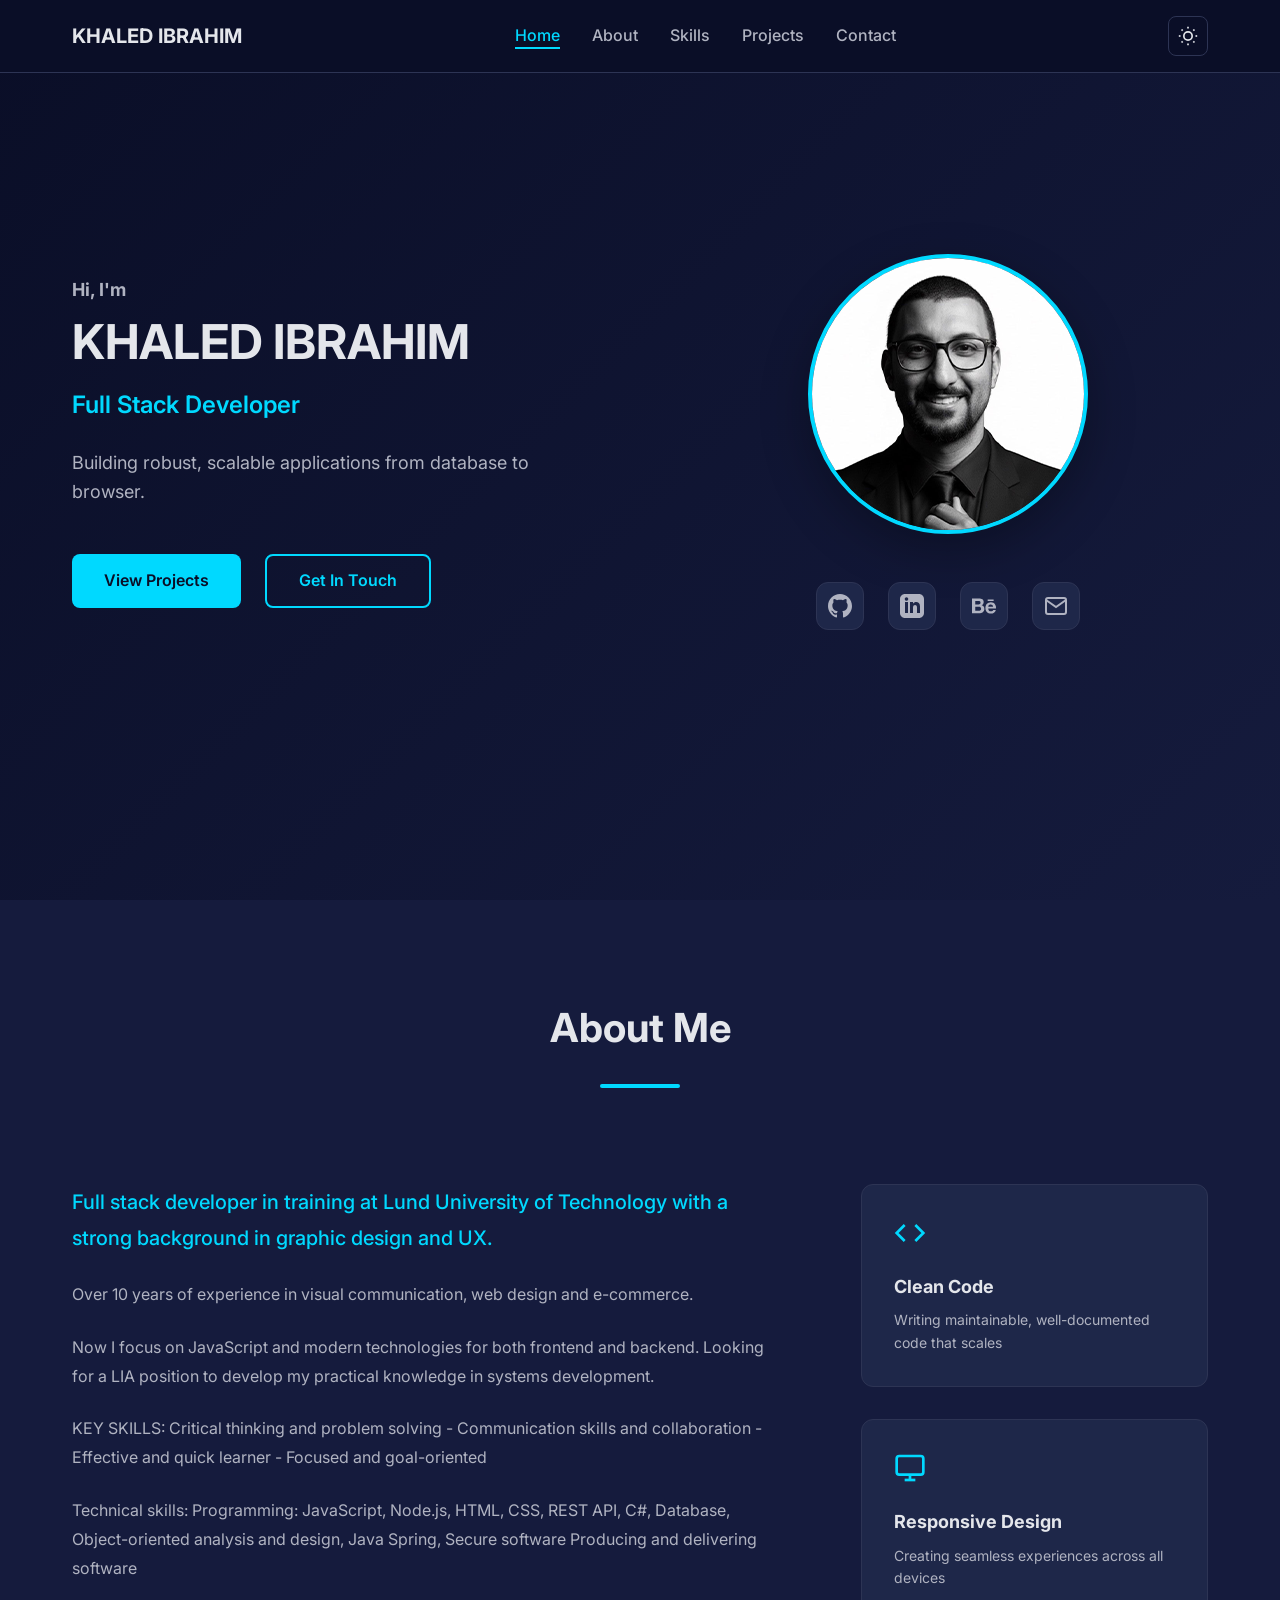
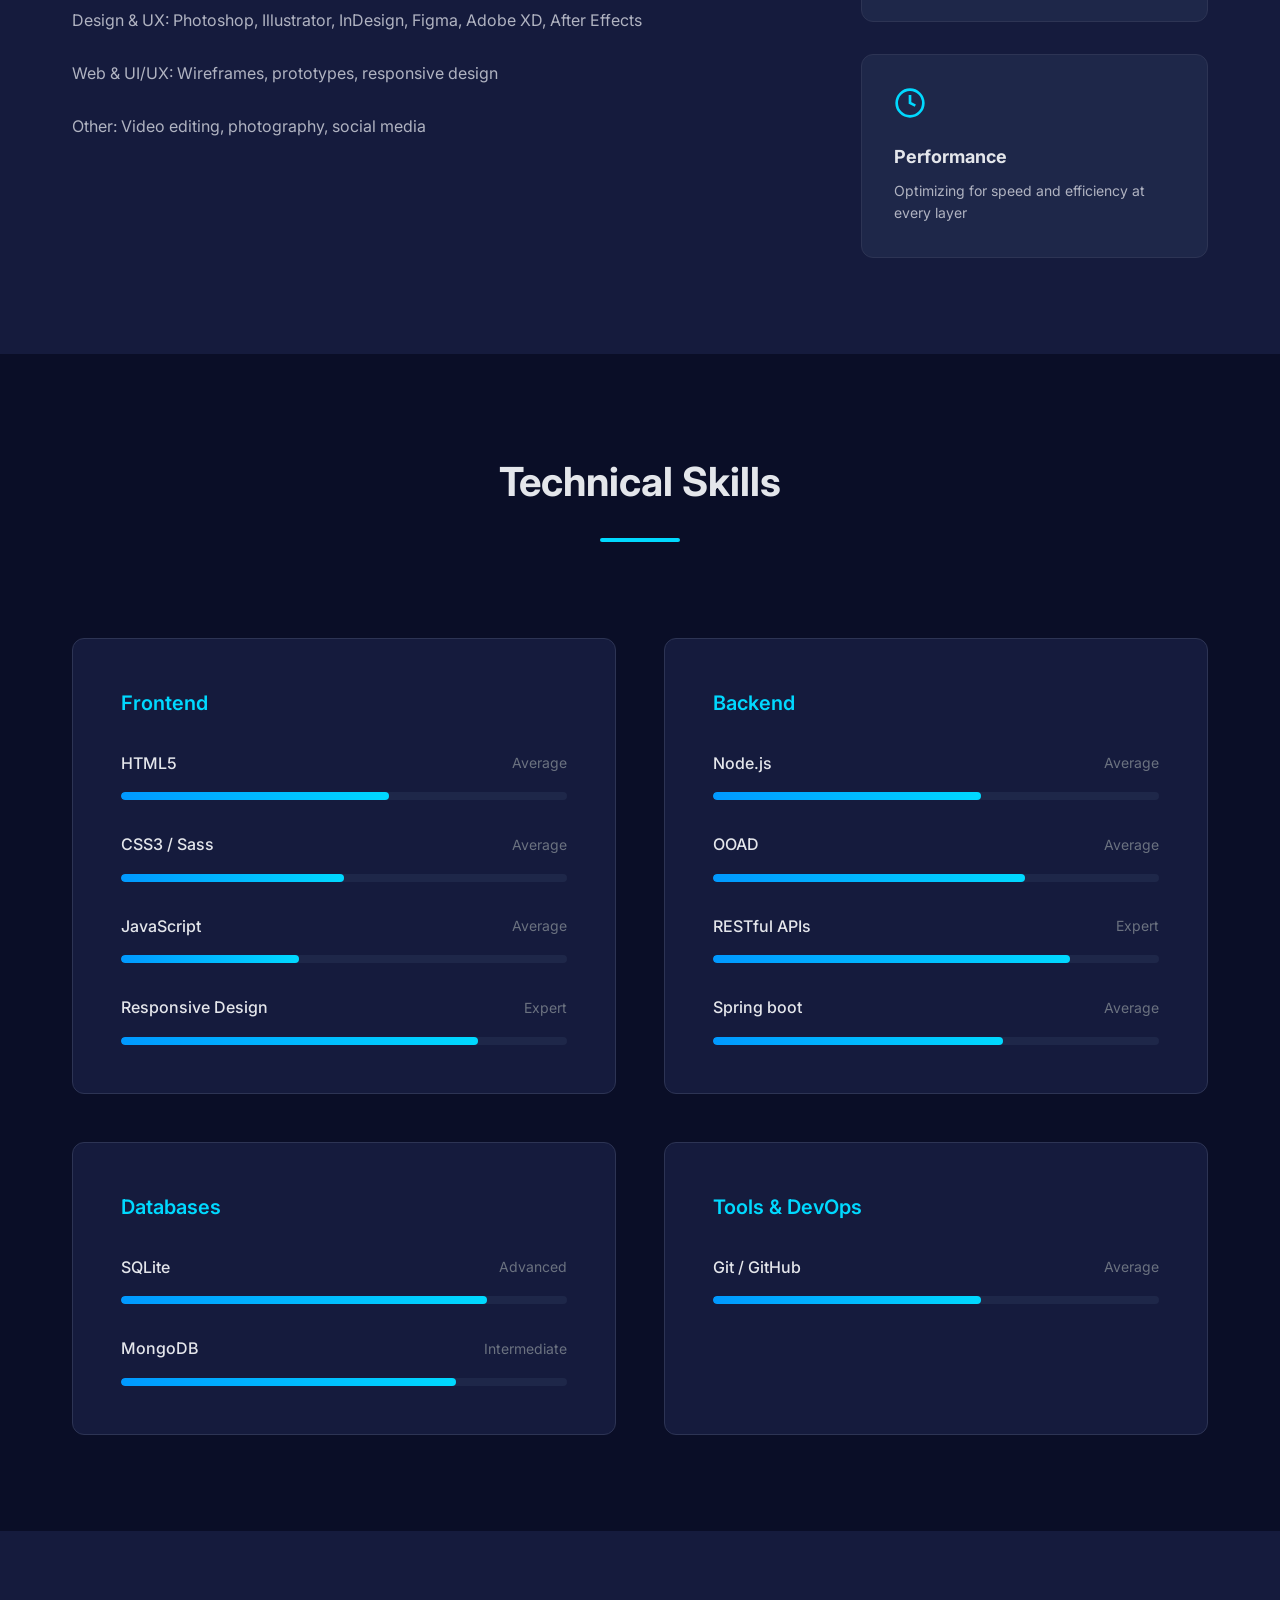
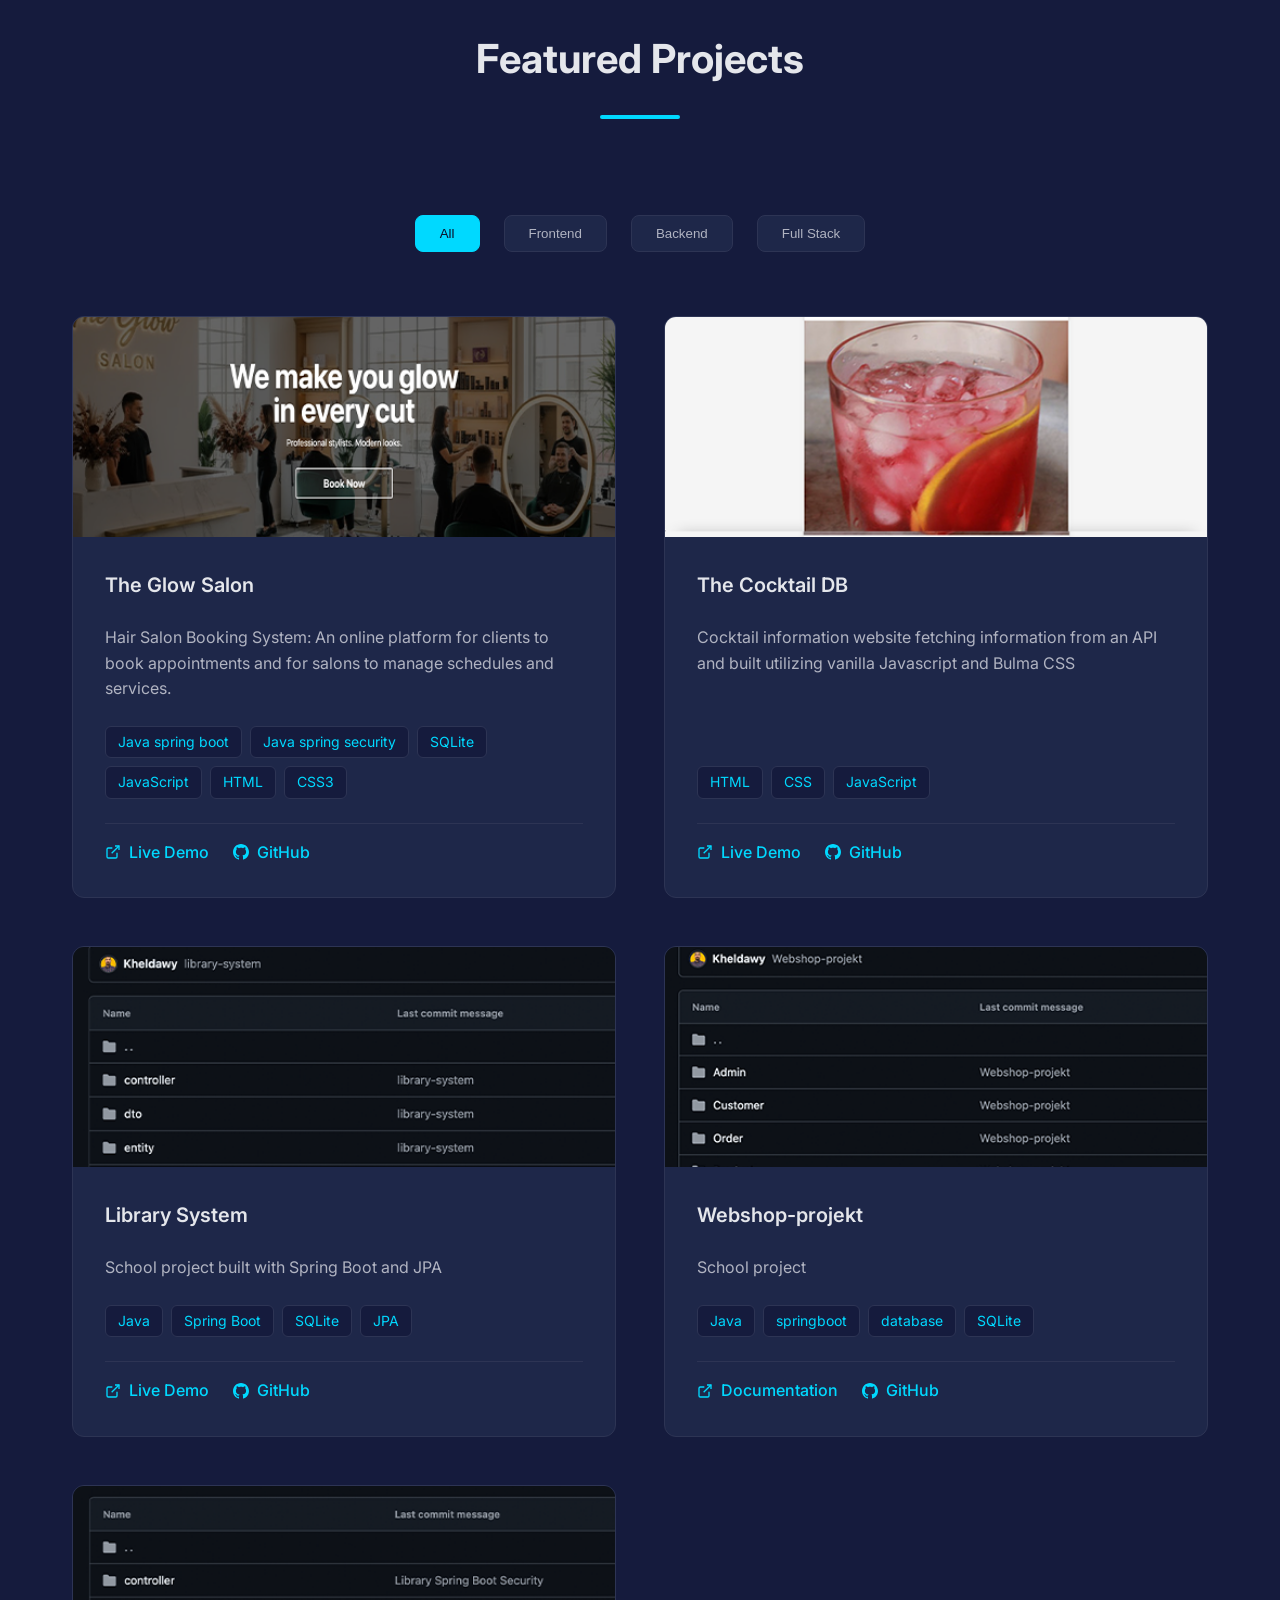
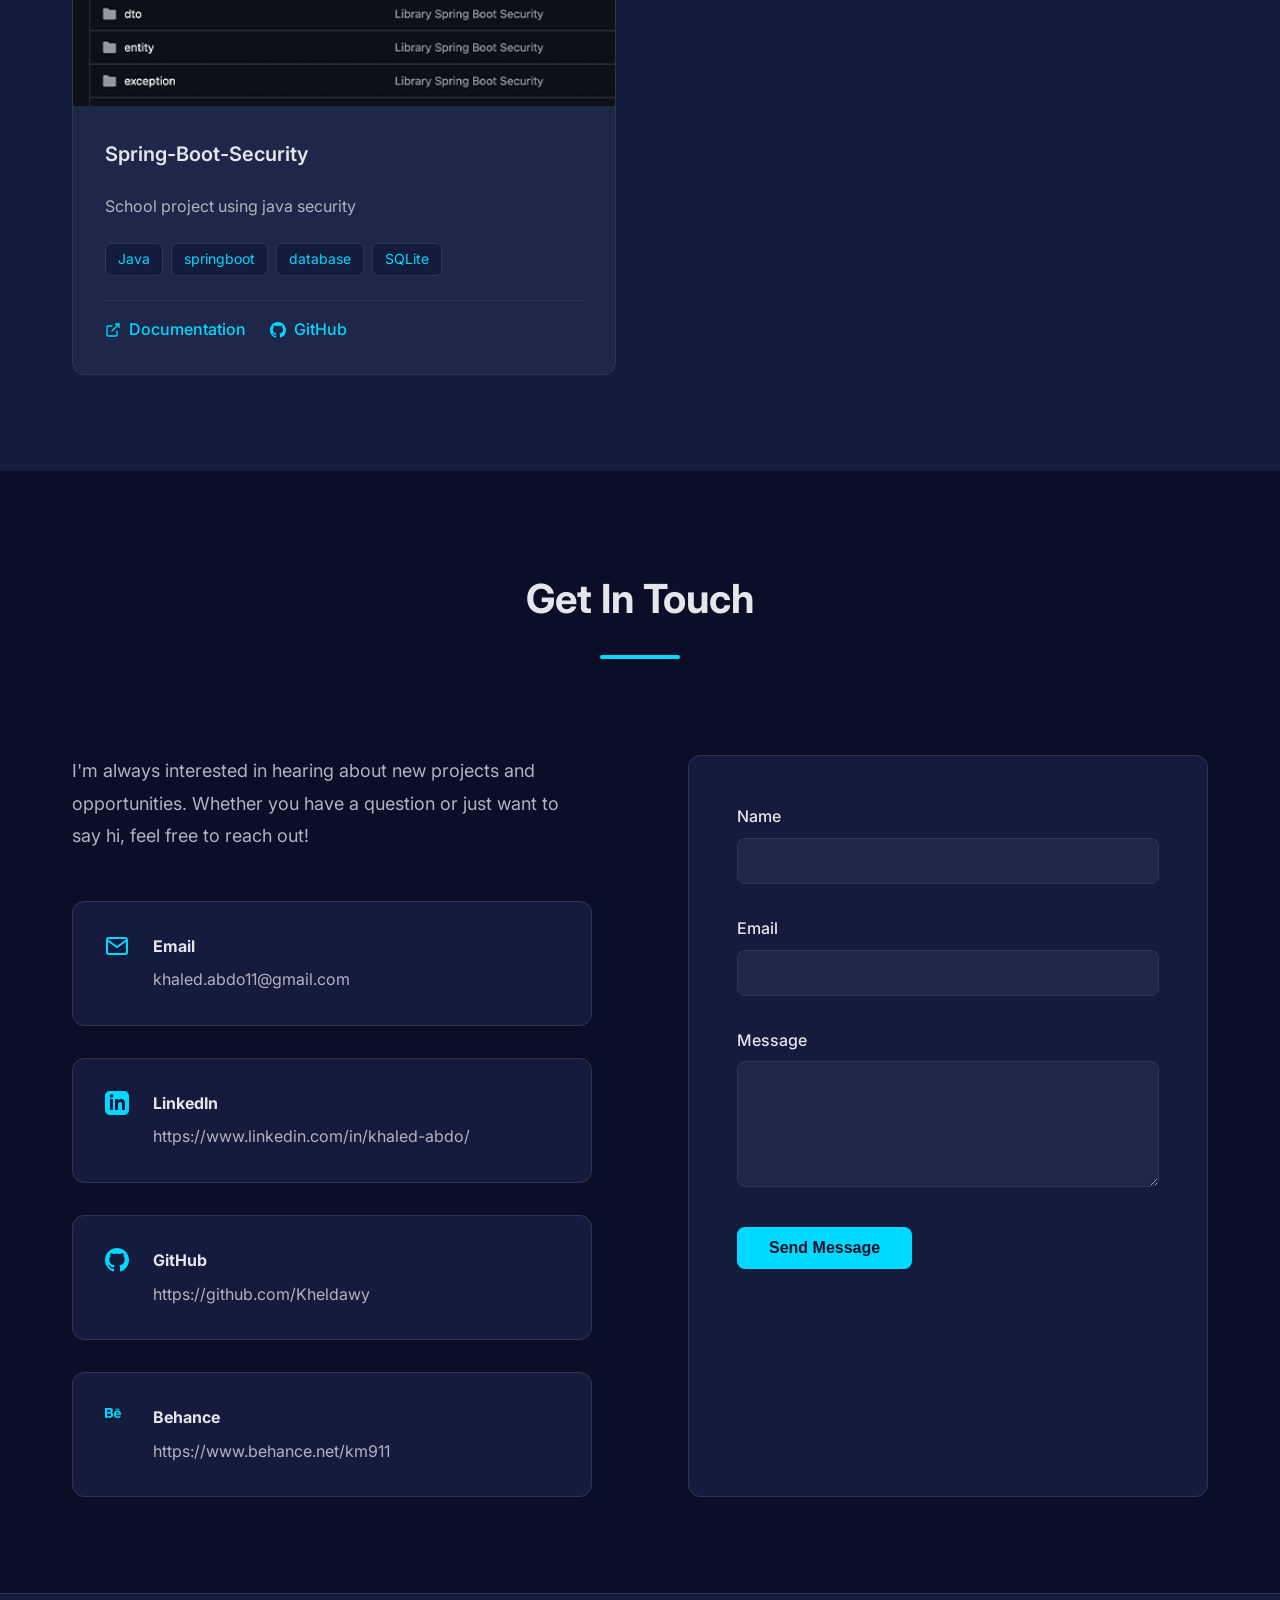
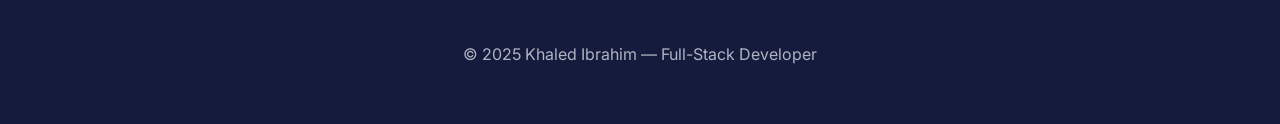
==== index.html @ 57004aeb "Fix image source for The Glow Salon project" ====
<!DOCTYPE html>
<html lang="en">
<head>
    <meta charset="UTF-8">
    <meta name="viewport" content="width=device-width, initial-scale=1.0">
    <title>FullstackUtveklare - Full Stack Developer Portfolio</title>
    <meta name="description" content="Professional portfolio of a Full Stack Developer specializing in building robust, scalable applications from database to browser.">
    <link rel="stylesheet" href="styles.css">
    <link rel="preconnect" href="https://fonts.googleapis.com">
    <link rel="preconnect" href="https://fonts.gstatic.com" crossorigin>
    <link href="https://fonts.googleapis.com/css2?family=Inter:wght@300;400;500;600;700&display=swap" rel="stylesheet">
</head>
<body class="dark-theme">
    <!-- Header & Navigation -->
    <header id="header">
        <nav class="nav-container">
            <div class="logo">
                <a href="#home">KHALED IBRAHIM</a>
            </div>
            <ul class="nav-menu" id="navMenu">
                <li><a href="#home" class="nav-link active">Home</a></li>
                <li><a href="#about" class="nav-link">About</a></li>
                <li><a href="#skills" class="nav-link">Skills</a></li>
                <li><a href="#projects" class="nav-link">Projects</a></li>
                <li><a href="#contact" class="nav-link">Contact</a></li>
            </ul>
            <div class="nav-actions">
                <button id="themeToggle" class="theme-toggle" aria-label="Toggle theme">
                    <svg class="sun-icon" width="20" height="20" viewBox="0 0 24 24" fill="none" stroke="currentColor" stroke-width="2">
                        <circle cx="12" cy="12" r="5"></circle>
                        <line x1="12" y1="1" x2="12" y2="3"></line>
                        <line x1="12" y1="21" x2="12" y2="23"></line>
                        <line x1="4.22" y1="4.22" x2="5.64" y2="5.64"></line>
                        <line x1="18.36" y1="18.36" x2="19.78" y2="19.78"></line>
                        <line x1="1" y1="12" x2="3" y2="12"></line>
                        <line x1="21" y1="12" x2="23" y2="12"></line>
                        <line x1="4.22" y1="19.78" x2="5.64" y2="18.36"></line>
                        <line x1="18.36" y1="5.64" x2="19.78" y2="4.22"></line>
                    </svg>
                    <svg class="moon-icon" width="20" height="20" viewBox="0 0 24 24" fill="none" stroke="currentColor" stroke-width="2">
                        <path d="M21 12.79A9 9 0 1 1 11.21 3 7 7 0 0 0 21 12.79z"></path>
                    </svg>
                </button>
                <button class="hamburger" id="hamburger" aria-label="Toggle menu">
                    <span></span>
                    <span></span>
                    <span></span>
                </button>
            </div>
        </nav>
    </header>

    <!-- Hero Section -->
    <section id="home" class="hero">
        <div class="container">
            <div class="hero-content">
                <div class="hero-text">
                    <h1 class="hero-title">
                        <span class="greeting">Hi, I'm</span>
                        <span class="name">KHALED IBRAHIM</span>
                    </h1>
                    <p class="hero-subtitle">Full Stack Developer</p>
                    <p class="hero-description">Building robust, scalable applications from database to browser.</p>
                    <div class="hero-cta">
                        <a href="#projects" class="btn btn-primary">View Projects</a>
                        <a href="#contact" class="btn btn-secondary">Get In Touch</a>
                    </div>
                </div>
                <div class="hero-image">
                    <div class="profile-photo">
                        <div class="photo-placeholder">
                            <img src="img/KM.WebP" alt="Profile Picture" class="mypic">
                        </div>
                    </div>
                    <div class="social-links">
                        <a href="https://github.com/Kheldawy" target="_blank" rel="noopener noreferrer" aria-label="GitHub">
                            <svg width="24" height="24" viewBox="0 0 24 24" fill="currentColor">
                                <path d="M12 0c-6.626 0-12 5.373-12 12 0 5.302 3.438 9.8 8.207 11.387.599.111.793-.261.793-.577v-2.234c-3.338.726-4.033-1.416-4.033-1.416-.546-1.387-1.333-1.756-1.333-1.756-1.089-.745.083-.729.083-.729 1.205.084 1.839 1.237 1.839 1.237 1.07 1.834 2.807 1.304 3.492.997.107-.775.418-1.305.762-1.604-2.665-.305-5.467-1.334-5.467-5.931 0-1.311.469-2.381 1.236-3.221-.124-.303-.535-1.524.117-3.176 0 0 1.008-.322 3.301 1.23.957-.266 1.983-.399 3.003-.404 1.02.005 2.047.138 3.006.404 2.291-1.552 3.297-1.23 3.297-1.23.653 1.653.242 2.874.118 3.176.77.84 1.235 1.911 1.235 3.221 0 4.609-2.807 5.624-5.479 5.921.43.372.823 1.102.823 2.222v3.293c0 .319.192.694.801.576 4.765-1.589 8.199-6.086 8.199-11.386 0-6.627-5.373-12-12-12z"/>
                            </svg>
                        </a>
                        <a href="https://www.linkedin.com/in/khaled-abdo/" target="_blank" rel="noopener noreferrer" aria-label="LinkedIn">
                            <svg width="24" height="24" viewBox="0 0 24 24" fill="currentColor">
                                <path d="M19 0h-14c-2.761 0-5 2.239-5 5v14c0 2.761 2.239 5 5 5h14c2.762 0 5-2.239 5-5v-14c0-2.761-2.238-5-5-5zm-11 19h-3v-11h3v11zm-1.5-12.268c-.966 0-1.75-.79-1.75-1.764s.784-1.764 1.75-1.764 1.75.79 1.75 1.764-.783 1.764-1.75 1.764zm13.5 12.268h-3v-5.604c0-3.368-4-3.113-4 0v5.604h-3v-11h3v1.765c1.396-2.586 7-2.777 7 2.476v6.759z"/>
                            </svg>
                        </a>
                        <a href="https://www.behance.net/km911" target="_blank" rel="noopener noreferrer" aria-label="Behance">
                            <svg xmlns="http://www.w3.org/2000/svg" width="24" height="24" fill="currentColor" viewBox="0 0 16 16">
                              <path d="M4.654 3c.461 0 .887.035 1.278.14.39.07.711.216.996.391s.497.426.641.747c.14.32.216.711.216 1.137 0 .496-.106.922-.356 1.242-.215.32-.566.606-.997.817.606.176 1.067.496 1.348.922s.461.957.461 1.563c0 .496-.105.922-.285 1.278a2.3 2.3 0 0 1-.782.887c-.32.215-.711.39-1.137.496a5.3 5.3 0 0 1-1.278.176L0 12.803V3zm-.285 3.978c.39 0 .71-.105.957-.285.246-.18.355-.497.355-.887 0-.216-.035-.426-.105-.567a1 1 0 0 0-.32-.355 1.8 1.8 0 0 0-.461-.176c-.176-.035-.356-.035-.567-.035H2.17v2.31c0-.005 2.2-.005 2.2-.005zm.105 4.193c.215 0 .426-.035.606-.07.176-.035.356-.106.496-.216s.25-.215.356-.39c.07-.176.14-.391.14-.641 0-.496-.14-.852-.426-1.102-.285-.215-.676-.32-1.137-.32H2.17v2.734h2.305zm6.858-.035q.428.427 1.278.426c.39 0 .746-.106 1.032-.286q.426-.32.53-.64h1.74c-.286.851-.712 1.457-1.278 1.848-.566.355-1.243.566-2.06.566a4.1 4.1 0 0 1-1.527-.285 2.8 2.8 0 0 1-1.137-.782 2.85 2.85 0 0 1-.712-1.172c-.175-.461-.25-.957-.25-1.528 0-.531.07-1.032.25-1.493.18-.46.426-.852.747-1.207.32-.32.711-.606 1.137-.782a4 4 0 0 1 1.493-.285c.606 0 1.137.105 1.598.355.46.25.817.532 1.102.958.285.39.496.851.641 1.348.07.496.105.996.07 1.563h-5.15c0 .58.21 1.11.496 1.396m2.24-3.732c-.25-.25-.642-.391-1.103-.391-.32 0-.566.07-.781.176s-.356.25-.496.39a.96.96 0 0 0-.25.497c-.036.175-.07.32-.07.46h3.196c-.07-.526-.25-.882-.497-1.132zm-3.127-3.728h3.978v.957h-3.978z"/>
                            </svg>
                          </a>
                          
                        <a href="mailto:khaled.abdo11@gmail.com" aria-label="Email">
                            <svg width="24" height="24" viewBox="0 0 24 24" fill="none" stroke="currentColor" stroke-width="2">
                                <path d="M4 4h16c1.1 0 2 .9 2 2v12c0 1.1-.9 2-2 2H4c-1.1 0-2-.9-2-2V6c0-1.1.9-2 2-2z"></path>
                                <polyline points="22,6 12,13 2,6"></polyline>
                            </svg>
                        </a>
                    </div>
                </div>
            </div>
        </div>
    </section>

    <!-- About Section -->
    <section id="about" class="about">
        <div class="container">
            <h2 class="section-title">About Me</h2>
            <div class="about-content">
                <div class="about-text">
                    <p class="lead">Full stack developer in training at Lund University of Technology with a strong background in graphic design and UX.</p>
                    <p>Over 10 years of experience in visual communication, web design and e-commerce.</p>
                    <p>Now I focus on JavaScript and modern technologies for both frontend and backend. Looking for a LIA position to develop my practical knowledge in systems development.</p>
                    <p>KEY SKILLS: Critical thinking and problem solving - Communication skills and collaboration - Effective and quick learner - Focused and goal-oriented</p>
                    <p>Technical skills: Programming:
                    JavaScript, Node.js, HTML, CSS, REST API, C#, Database, Object-oriented analysis and design, Java Spring, Secure software
                    Producing and delivering software</p>
                    <p>Design & UX:
                    Photoshop, Illustrator, InDesign, Figma, Adobe XD, After Effects
                    </p>
                    <p>Web & UI/UX:
                    Wireframes, prototypes, responsive design</p>
                    <p>Other:
                    Video editing, photography, social media</p>
                </div>
                <div class="about-highlights">
                    <div class="highlight-card">
                        <div class="highlight-icon">
                            <svg width="32" height="32" viewBox="0 0 24 24" fill="none" stroke="currentColor" stroke-width="2">
                                <polyline points="16 18 22 12 16 6"></polyline>
                                <polyline points="8 6 2 12 8 18"></polyline>
                            </svg>
                        </div>
                        <h3>Clean Code</h3>
                        <p>Writing maintainable, well-documented code that scales</p>
                    </div>
                    <div class="highlight-card">
                        <div class="highlight-icon">
                            <svg width="32" height="32" viewBox="0 0 24 24" fill="none" stroke="currentColor" stroke-width="2">
                                <rect x="2" y="3" width="20" height="14" rx="2" ry="2"></rect>
                                <line x1="8" y1="21" x2="16" y2="21"></line>
                                <line x1="12" y1="17" x2="12" y2="21"></line>
                            </svg>
                        </div>
                        <h3>Responsive Design</h3>
                        <p>Creating seamless experiences across all devices</p>
                    </div>
                    <div class="highlight-card">
                        <div class="highlight-icon">
                            <svg width="32" height="32" viewBox="0 0 24 24" fill="none" stroke="currentColor" stroke-width="2">
                                <circle cx="12" cy="12" r="10"></circle>
                                <polyline points="12 6 12 12 16 14"></polyline>
                            </svg>
                        </div>
                        <h3>Performance</h3>
                        <p>Optimizing for speed and efficiency at every layer</p>
                    </div>
                </div>
            </div>
        </div>
    </section>

    <!-- Skills Section -->
    <section id="skills" class="skills">
        <div class="container">
            <h2 class="section-title">Technical Skills</h2>
            <div class="skills-grid">
                <div class="skill-category">
                    <h3 class="category-title">Frontend</h3>
                    <div class="skill-list">
                        <div class="skill-item">
                            <div class="skill-info">
                                <span class="skill-name">HTML5</span>
                                <span class="skill-level">Average</span>
                            </div>
                            <div class="skill-bar">
                                <div class="skill-progress" style="width: 60%"></div>
                            </div>
                        </div>
                        <div class="skill-item">
                            <div class="skill-info">
                                <span class="skill-name">CSS3 / Sass</span>
                                <span class="skill-level">Average</span>
                            </div>
                            <div class="skill-bar">
                                <div class="skill-progress" style="width: 50%"></div>
                            </div>
                        </div>
                        <div class="skill-item">
                            <div class="skill-info">
                                <span class="skill-name">JavaScript</span>
                                <span class="skill-level">Average</span>
                            </div>
                            <div class="skill-bar">
                                <div class="skill-progress" style="width: 40%"></div>
                            </div>
                        </div>
                        <div class="skill-item">
                            <div class="skill-info">
                                <span class="skill-name">Responsive Design</span>
                                <span class="skill-level">Expert</span>
                            </div>
                            <div class="skill-bar">
                                <div class="skill-progress" style="width: 80%"></div>
                            </div>
                        </div>
                    </div>
                </div>

                <div class="skill-category">
                    <h3 class="category-title">Backend</h3>
                    <div class="skill-list">
                        <div class="skill-item">
                            <div class="skill-info">
                                <span class="skill-name">Node.js</span>
                                <span class="skill-level">Average</span>
                            </div>
                            <div class="skill-bar">
                                <div class="skill-progress" style="width: 60%"></div>
                            </div>
                        </div>
                        <div class="skill-item">
                            <div class="skill-info">
                                <span class="skill-name">OOAD</span>
                                <span class="skill-level">Average</span>
                            </div>
                            <div class="skill-bar">
                                <div class="skill-progress" style="width: 70%"></div>
                            </div>
                        </div>
                        <div class="skill-item">
                            <div class="skill-info">
                                <span class="skill-name">RESTful APIs</span>
                                <span class="skill-level">Expert</span>
                            </div>
                            <div class="skill-bar">
                                <div class="skill-progress" style="width: 80%"></div>
                            </div>
                        </div>
                        <div class="skill-item">
                            <div class="skill-info">
                                <span class="skill-name">Spring boot</span>
                                <span class="skill-level">Average</span>
                            </div>
                            <div class="skill-bar">
                                <div class="skill-progress" style="width: 65%"></div>
                            </div>
                        </div>
                    </div>
                </div>

                <div class="skill-category">
                    <h3 class="category-title">Databases</h3>
                    <div class="skill-list">
                        <div class="skill-item">
                            <div class="skill-info">
                                <span class="skill-name">SQLite</span>
                                <span class="skill-level">Advanced</span>
                            </div>
                            <div class="skill-bar">
                                <div class="skill-progress" style="width: 82%"></div>
                            </div>
                        </div>
                        <!-- <div class="skill-item">
                            <div class="skill-info">
                                <span class="skill-name">MySQL</span>
                                <span class="skill-level">Advanced</span>
                            </div>
                            <div class="skill-bar">
                                <div class="skill-progress" style="width: 80%"></div>
                            </div>
                        </div> -->
                        <div class="skill-item">
                            <div class="skill-info">
                                <span class="skill-name">MongoDB</span>
                                <span class="skill-level">Intermediate</span>
                            </div>
                            <div class="skill-bar">
                                <div class="skill-progress" style="width: 75%"></div>
                            </div>
                        </div>
                        <!-- <div class="skill-item">
                            <div class="skill-info">
                                <span class="skill-name">Redis</span>
                                <span class="skill-level">Intermediate</span>
                            </div>
                            <div class="skill-bar">
                                <div class="skill-progress" style="width: 70%"></div>
                            </div>
                        </div> -->
                    </div>
                </div>

                <div class="skill-category">
                    <h3 class="category-title">Tools & DevOps</h3>
                    <div class="skill-list">
                        <div class="skill-item">
                            <div class="skill-info">
                                <span class="skill-name">Git / GitHub</span>
                                <span class="skill-level">Average</span>
                            </div>
                            <div class="skill-bar">
                                <div class="skill-progress" style="width: 60%"></div>
                            </div>
                        </div>
                        <!-- <div class="skill-item">
                            <div class="skill-info">
                                <span class="skill-name">Docker</span>
                                <span class="skill-level">Advanced</span>
                            </div>
                            <div class="skill-bar">
                                <div class="skill-progress" style="width: 78%"></div>
                            </div>
                        </div> -->
                        <!-- <div class="skill-item">
                            <div class="skill-info">
                                <span class="skill-name">AWS / Azure</span>
                                <span class="skill-level">Intermediate</span>
                            </div>
                            <div class="skill-bar">
                                <div class="skill-progress" style="width: 72%"></div>
                            </div>
                        </div> -->
                        <!-- <div class="skill-item">
                            <div class="skill-info">
                                <span class="skill-name">CI/CD</span>
                                <span class="skill-level">Advanced</span>
                            </div>
                            <div class="skill-bar">
                                <div class="skill-progress" style="width: 75%"></div>
                            </div>
                        </div> -->
                    </div>
                </div>
            </div>
        </div>
    </section>

     <!-- Projects Section -->
    <section id="projects" class="projects">
        <div class="container">
            <h2 class="section-title">Featured Projects</h2>
            <div class="project-filters">
                <button class="filter-btn active" data-filter="all">All</button>
                <button class="filter-btn" data-filter="frontend">Frontend</button>
                <button class="filter-btn" data-filter="backend">Backend</button>
                <button class="filter-btn" data-filter="fullstack">Full Stack</button>
            </div>
             <div class="projects-grid">
                <article class="project-card" data-category="fullstack">
                    <div class="project-image">
                        <img src="img/The-Glow-Salon.png" alt="Hair Salon Booking System">
                    </div>
                    <div class="project-content">
                        <h3 class="project-title">The Glow Salon</h3>
                        <p class="project-description">Hair Salon Booking System: An online platform for clients to book appointments and for salons to manage schedules and services. </p>
                        <div class="project-tech">
                            <span class="tech-tag">Java spring boot</span>
                            <span class="tech-tag">Java spring security</span>
                            <span class="tech-tag">SQLite</span>
                            <span class="tech-tag">JavaScript</span>
                            <span class="tech-tag">HTML</span>
                            <span class="tech-tag">CSS3</span>
                        </div>
                        <div class="project-links">
                            <a href="https://github.com/Kheldawy/Hair-Salon-Booking-System" class="project-link" target="_blank" rel="noopener noreferrer">
                                <svg width="16" height="16" viewBox="0 0 24 24" fill="none" stroke="currentColor" stroke-width="2">
                                    <path d="M18 13v6a2 2 0 0 1-2 2H5a2 2 0 0 1-2-2V8a2 2 0 0 1 2-2h6"></path>
                                    <polyline points="15 3 21 3 21 9"></polyline>
                                    <line x1="10" y1="14" x2="21" y2="3"></line>
                                </svg>
                                Live Demo
                            </a>
                            <a href="#" class="project-link" target="_blank" rel="noopener noreferrer">
                                <svg width="16" height="16" viewBox="0 0 24 24" fill="currentColor">
                                    <path d="M12 0c-6.626 0-12 5.373-12 12 0 5.302 3.438 9.8 8.207 11.387.599.111.793-.261.793-.577v-2.234c-3.338.726-4.033-1.416-4.033-1.416-.546-1.387-1.333-1.756-1.333-1.756-1.089-.745.083-.729.083-.729 1.205.084 1.839 1.237 1.839 1.237 1.07 1.834 2.807 1.304 3.492.997.107-.775.418-1.305.762-1.604-2.665-.305-5.467-1.334-5.467-5.931 0-1.311.469-2.381 1.236-3.221-.124-.303-.535-1.524.117-3.176 0 0 1.008-.322 3.301 1.23.957-.266 1.983-.399 3.003-.404 1.02.005 2.047.138 3.006.404 2.291-1.552 3.297-1.23 3.297-1.23.653 1.653.242 2.874.118 3.176.77.84 1.235 1.911 1.235 3.221 0 4.609-2.807 5.624-5.479 5.921.43.372.823 1.102.823 2.222v3.293c0 .319.192.694.801.576 4.765-1.589 8.199-6.086 8.199-11.386 0-6.627-5.373-12-12-12z"/>
                                </svg>
                                GitHub
                            </a>
                        </div>
                    </div>
                </article> 

                <article class="project-card" data-category="frontend">
                    <div class="project-image">
                        <img src="img/The-Cocktail-.png" alt="The Cocktail DB">
                    </div>
                    <div class="project-content">
                        <h3 class="project-title">The Cocktail DB</h3>
                        <p class="project-description">Cocktail information website fetching information from an API and built utilizing vanilla Javascript and Bulma CSS</p>
                        <div class="project-tech">
                            <span class="tech-tag">HTML</span>
                            <span class="tech-tag">CSS</span>
                            <span class="tech-tag">JavaScript</span>
                        </div>
                        <div class="project-links">
                            <a href="https://github.com/Kheldawy/grade-based-assignment-frontend" class="project-link" target="_blank" rel="noopener noreferrer">
                                <svg width="16" height="16" viewBox="0 0 24 24" fill="none" stroke="currentColor" stroke-width="2">
                                    <path d="M18 13v6a2 2 0 0 1-2 2H5a2 2 0 0 1-2-2V8a2 2 0 0 1 2-2h6"></path>
                                    <polyline points="15 3 21 3 21 9"></polyline>
                                    <line x1="10" y1="14" x2="21" y2="3"></line>
                                </svg>
                                Live Demo
                            </a>
                            <a href="https://github.com/Kheldawy/grade-based-assignment-frontend" class="project-link" target="_blank" rel="noopener noreferrer">
                                <svg width="16" height="16" viewBox="0 0 24 24" fill="currentColor">
                                    <path d="M12 0c-6.626 0-12 5.373-12 12 0 5.302 3.438 9.8 8.207 11.387.599.111.793-.261.793-.577v-2.234c-3.338.726-4.033-1.416-4.033-1.416-.546-1.387-1.333-1.756-1.333-1.756-1.089-.745.083-.729.083-.729 1.205.084 1.839 1.237 1.839 1.237 1.07 1.834 2.807 1.304 3.492.997.107-.775.418-1.305.762-1.604-2.665-.305-5.467-1.334-5.467-5.931 0-1.311.469-2.381 1.236-3.221-.124-.303-.535-1.524.117-3.176 0 0 1.008-.322 3.301 1.23.957-.266 1.983-.399 3.003-.404 1.02.005 2.047.138 3.006.404 2.291-1.552 3.297-1.23 3.297-1.23.653 1.653.242 2.874.118 3.176.77.84 1.235 1.911 1.235 3.221 0 4.609-2.807 5.624-5.479 5.921.43.372.823 1.102.823 2.222v3.293c0 .319.192.694.801.576 4.765-1.589 8.199-6.086 8.199-11.386 0-6.627-5.373-12-12-12z"/>
                                </svg>
                                GitHub
                            </a>
                        </div>
                    </div>
                </article>

                <article class="project-card" data-category="Backend">
                    <div class="project-image">
                        <img src="img/librarysystem.png" alt="Library System">
                    </div>
                    <div class="project-content">
                        <h3 class="project-title">Library System</h3>
                        <p class="project-description">School project built with Spring Boot and JPA</p>
                        <div class="project-tech">
                            <span class="tech-tag">Java</span>
                            <span class="tech-tag">Spring Boot</span>
                            <span class="tech-tag">SQLite</span>
                            <span class="tech-tag">JPA</span>
                        </div>
                        <div class="project-links">
                            <a href="https://github.com/Kheldawy/library-system" class="project-link" target="_blank" rel="noopener noreferrer">
                                <svg width="16" height="16" viewBox="0 0 24 24" fill="none" stroke="currentColor" stroke-width="2">
                                    <path d="M18 13v6a2 2 0 0 1-2 2H5a2 2 0 0 1-2-2V8a2 2 0 0 1 2-2h6"></path>
                                    <polyline points="15 3 21 3 21 9"></polyline>
                                    <line x1="10" y1="14" x2="21" y2="3"></line>
                                </svg>
                                Live Demo
                            </a>
                            <a href="https://github.com/Kheldawy/library-system" class="project-link" target="_blank" rel="noopener noreferrer">
                                <svg width="16" height="16" viewBox="0 0 24 24" fill="currentColor">
                                    <path d="M12 0c-6.626 0-12 5.373-12 12 0 5.302 3.438 9.8 8.207 11.387.599.111.793-.261.793-.577v-2.234c-3.338.726-4.033-1.416-4.033-1.416-.546-1.387-1.333-1.756-1.333-1.756-1.089-.745.083-.729.083-.729 1.205.084 1.839 1.237 1.839 1.237 1.07 1.834 2.807 1.304 3.492.997.107-.775.418-1.305.762-1.604-2.665-.305-5.467-1.334-5.467-5.931 0-1.311.469-2.381 1.236-3.221-.124-.303-.535-1.524.117-3.176 0 0 1.008-.322 3.301 1.23.957-.266 1.983-.399 3.003-.404 1.02.005 2.047.138 3.006.404 2.291-1.552 3.297-1.23 3.297-1.23.653 1.653.242 2.874.118 3.176.77.84 1.235 1.911 1.235 3.221 0 4.609-2.807 5.624-5.479 5.921.43.372.823 1.102.823 2.222v3.293c0 .319.192.694.801.576 4.765-1.589 8.199-6.086 8.199-11.386 0-6.627-5.373-12-12-12z"/>
                                </svg>
                                GitHub
                            </a>
                        </div>
                    </div>
                </article>

                <article class="project-card" data-category="backend">
                    <div class="project-image">
                        <img src="img/Webshop-projekt.png" alt="RESTful API">
                    </div>
                    <div class="project-content">
                        <h3 class="project-title">Webshop-projekt</h3>
                        <p class="project-description">School project</p>
                        <div class="project-tech">
                            <span class="tech-tag">Java</span>
                            <span class="tech-tag">springboot</span>
                            <span class="tech-tag">database</span>
                            <span class="tech-tag">SQLite</span>
                        </div>
                        <div class="project-links">
                            <a href="https://github.com/Kheldawy/Webshop-projekt/tree/master/src" class="project-link" target="_blank" rel="noopener noreferrer">
                                <svg width="16" height="16" viewBox="0 0 24 24" fill="none" stroke="currentColor" stroke-width="2">
                                    <path d="M18 13v6a2 2 0 0 1-2 2H5a2 2 0 0 1-2-2V8a2 2 0 0 1 2-2h6"></path>
                                    <polyline points="15 3 21 3 21 9"></polyline>
                                    <line x1="10" y1="14" x2="21" y2="3"></line>
                                </svg>
                                Documentation
                            </a>
                            <a href="https://github.com/Kheldawy/Webshop-projekt/tree/master/src" class="project-link" target="_blank" rel="noopener noreferrer">
                                <svg width="16" height="16" viewBox="0 0 24 24" fill="currentColor">
                                    <path d="M12 0c-6.626 0-12 5.373-12 12 0 5.302 3.438 9.8 8.207 11.387.599.111.793-.261.793-.577v-2.234c-3.338.726-4.033-1.416-4.033-1.416-.546-1.387-1.333-1.756-1.333-1.756-1.089-.745.083-.729.083-.729 1.205.084 1.839 1.237 1.839 1.237 1.07 1.834 2.807 1.304 3.492.997.107-.775.418-1.305.762-1.604-2.665-.305-5.467-1.334-5.467-5.931 0-1.311.469-2.381 1.236-3.221-.124-.303-.535-1.524.117-3.176 0 0 1.008-.322 3.301 1.23.957-.266 1.983-.399 3.003-.404 1.02.005 2.047.138 3.006.404 2.291-1.552 3.297-1.23 3.297-1.23.653 1.653.242 2.874.118 3.176.77.84 1.235 1.911 1.235 3.221 0 4.609-2.807 5.624-5.479 5.921.43.372.823 1.102.823 2.222v3.293c0 .319.192.694.801.576 4.765-1.589 8.199-6.086 8.199-11.386 0-6.627-5.373-12-12-12z"/>
                                </svg>
                                GitHub
                            </a>
                        </div>
                    </div>
                </article>

                <article class="project-card" data-category="backend">
                    <div class="project-image">
                        <img src="img/Spring-Boot-Security.png" alt="Spring-Boot-Security">
                    </div>
                    <div class="project-content">
                        <h3 class="project-title">Spring-Boot-Security</h3>
                        <p class="project-description">School project using java security</p>
                        <div class="project-tech">
                            <span class="tech-tag">Java</span>
                            <span class="tech-tag">springboot</span>
                            <span class="tech-tag">database</span>
                            <span class="tech-tag">SQLite</span>
                        </div>
                        <div class="project-links">
                            <a href="https://github.com/Kheldawy/Spring-Boot-Security" class="project-link" target="_blank" rel="noopener noreferrer">
                                <svg width="16" height="16" viewBox="0 0 24 24" fill="none" stroke="currentColor" stroke-width="2">
                                    <path d="M18 13v6a2 2 0 0 1-2 2H5a2 2 0 0 1-2-2V8a2 2 0 0 1 2-2h6"></path>
                                    <polyline points="15 3 21 3 21 9"></polyline>
                                    <line x1="10" y1="14" x2="21" y2="3"></line>
                                </svg>
                                Documentation
                            </a>
                            <a href="https://github.com/Kheldawy/Spring-Boot-Security" class="project-link" target="_blank" rel="noopener noreferrer">
                                <svg width="16" height="16" viewBox="0 0 24 24" fill="currentColor">
                                    <path d="M12 0c-6.626 0-12 5.373-12 12 0 5.302 3.438 9.8 8.207 11.387.599.111.793-.261.793-.577v-2.234c-3.338.726-4.033-1.416-4.033-1.416-.546-1.387-1.333-1.756-1.333-1.756-1.089-.745.083-.729.083-.729 1.205.084 1.839 1.237 1.839 1.237 1.07 1.834 2.807 1.304 3.492.997.107-.775.418-1.305.762-1.604-2.665-.305-5.467-1.334-5.467-5.931 0-1.311.469-2.381 1.236-3.221-.124-.303-.535-1.524.117-3.176 0 0 1.008-.322 3.301 1.23.957-.266 1.983-.399 3.003-.404 1.02.005 2.047.138 3.006.404 2.291-1.552 3.297-1.23 3.297-1.23.653 1.653.242 2.874.118 3.176.77.84 1.235 1.911 1.235 3.221 0 4.609-2.807 5.624-5.479 5.921.43.372.823 1.102.823 2.222v3.293c0 .319.192.694.801.576 4.765-1.589 8.199-6.086 8.199-11.386 0-6.627-5.373-12-12-12z"/>
                                </svg>
                                GitHub
                            </a>
                        </div>
                    </div>
                </article>
            </div>
        </div>
    </section> 

    

    <!-- Contact Section -->
    <section id="contact" class="contact">
        <div class="container">
            <h2 class="section-title">Get In Touch</h2>
            <div class="contact-content">
                <div class="contact-info">
                    <p class="contact-intro">I'm always interested in hearing about new projects and opportunities. Whether you have a question or just want to say hi, feel free to reach out!</p>
                    <div class="contact-methods">
                        <div class="contact-method">
                            <svg width="24" height="24" viewBox="0 0 24 24" fill="none" stroke="currentColor" stroke-width="2">
                                <path d="M4 4h16c1.1 0 2 .9 2 2v12c0 1.1-.9 2-2 2H4c-1.1 0-2-.9-2-2V6c0-1.1.9-2 2-2z"></path>
                                <polyline points="22,6 12,13 2,6"></polyline>
                            </svg>
                            <div>
                                <h4>Email</h4>
                                <a href="mailto:khaled.abdo11@gmail.com">khaled.abdo11@gmail.com</a>
                            </div>
                        </div>
                        <div class="contact-method">
                            <svg width="24" height="24" viewBox="0 0 24 24" fill="currentColor">
                                <path d="M19 0h-14c-2.761 0-5 2.239-5 5v14c0 2.761 2.239 5 5 5h14c2.762 0 5-2.239 5-5v-14c0-2.761-2.238-5-5-5zm-11 19h-3v-11h3v11zm-1.5-12.268c-.966 0-1.75-.79-1.75-1.764s.784-1.764 1.75-1.764 1.75.79 1.75 1.764-.783 1.764-1.75 1.764zm13.5 12.268h-3v-5.604c0-3.368-4-3.113-4 0v5.604h-3v-11h3v1.765c1.396-2.586 7-2.777 7 2.476v6.759z"/>
                            </svg>
                            <div>
                                <h4>LinkedIn</h4>
                                <a href="https://www.linkedin.com/in/khaled-abdo/" target="_blank" rel="noopener noreferrer">https://www.linkedin.com/in/khaled-abdo/</a>
                            </div>
                        </div>
                        <div class="contact-method">
                            <svg width="24" height="24" viewBox="0 0 24 24" fill="currentColor">
                                <path d="M12 0c-6.626 0-12 5.373-12 12 0 5.302 3.438 9.8 8.207 11.387.599.111.793-.261.793-.577v-2.234c-3.338.726-4.033-1.416-4.033-1.416-.546-1.387-1.333-1.756-1.333-1.756-1.089-.745.083-.729.083-.729 1.205.084 1.839 1.237 1.839 1.237 1.07 1.834 2.807 1.304 3.492.997.107-.775.418-1.305.762-1.604-2.665-.305-5.467-1.334-5.467-5.931 0-1.311.469-2.381 1.236-3.221-.124-.303-.535-1.524.117-3.176 0 0 1.008-.322 3.301 1.23.957-.266 1.983-.399 3.003-.404 1.02.005 2.047.138 3.006.404 2.291-1.552 3.297-1.23 3.297-1.23.653 1.653.242 2.874.118 3.176.77.84 1.235 1.911 1.235 3.221 0 4.609-2.807 5.624-5.479 5.921.43.372.823 1.102.823 2.222v3.293c0 .319.192.694.801.576 4.765-1.589 8.199-6.086 8.199-11.386 0-6.627-5.373-12-12-12z"/>
                            </svg>
                            <div>
                                <h4>GitHub</h4>
                                <a href="https://www.github.com/Kheldawy" target="_blank" rel="noopener noreferrer">https://github.com/Kheldawy</a>
                            </div>
                        </div>

                        <div class="contact-method">
                            <svg xmlns="http://www.w3.org/2000/svg" width="24" height="24" viewBox="0 0 24 24" fill="currentColor">
                                <path d="M4.654 3c.461 0 .887.035 1.278.14.39.07.711.216.996.391s.497.426.641.747c.14.32.216.711.216 1.137 0 .496-.106.922-.356 1.242-.215.32-.566.606-.997.817.606.176 1.067.496 1.348.922s.461.957.461 1.563c0 .496-.105.922-.285 1.278a2.3 2.3 0 0 1-.782.887c-.32.215-.711.39-1.137.496a5.3 5.3 0 0 1-1.278.176L0 12.803V3zm-.285 3.978c.39 0 .71-.105.957-.285.246-.18.355-.497.355-.887 0-.216-.035-.426-.105-.567a1 1 0 0 0-.32-.355 1.8 1.8 0 0 0-.461-.176c-.176-.035-.356-.035-.567-.035H2.17v2.31c0-.005 2.2-.005 2.2-.005zm.105 4.193c.215 0 .426-.035.606-.07.176-.035.356-.106.496-.216s.25-.215.356-.39c.07-.176.14-.391.14-.641 0-.496-.14-.852-.426-1.102-.285-.215-.676-.32-1.137-.32H2.17v2.734h2.305zm6.858-.035q.428.427 1.278.426c.39 0 .746-.106 1.032-.286q.426-.32.53-.64h1.74c-.286.851-.712 1.457-1.278 1.848-.566.355-1.243.566-2.06.566a4.1 4.1 0 0 1-1.527-.285 2.8 2.8 0 0 1-1.137-.782 2.85 2.85 0 0 1-.712-1.172c-.175-.461-.25-.957-.25-1.528 0-.531.07-1.032.25-1.493.18-.46.426-.852.747-1.207.32-.32.711-.606 1.137-.782a4 4 0 0 1 1.493-.285c.606 0 1.137.105 1.598.355.46.25.817.532 1.102.958.285.39.496.851.641 1.348.07.496.105.996.07 1.563h-5.15c0 .58.21 1.11.496 1.396m2.24-3.732c-.25-.25-.642-.391-1.103-.391-.32 0-.566.07-.781.176s-.356.25-.496.39a.96.96 0 0 0-.25.497c-.036.175-.07.32-.07.46h3.196c-.07-.526-.25-.882-.497-1.132zm-3.127-3.728h3.978v.957h-3.978z"/>
                            </svg>
                                                          
                            <div>
                                <h4>Behance</h4>
                                <a href="https://www.behance.net/km911" target="_blank" rel="noopener noreferrer">https://www.behance.net/km911</a>
                            </div>
                        </div>
                    </div>
                </div>
                <form class="contact-form" id="contactForm">
                    <div class="form-group">
                        <label for="name">Name</label>
                        <input type="text" id="name" name="from_name" required>
                    </div>
                    <div class="form-group">
                        <label for="email">Email</label>
                        <input type="email" id="email" name="from_email" required>
                    </div>
                    <div class="form-group">
                        <label for="message">Message</label>
                        <textarea id="message" name="message" rows="5" required></textarea>
                    </div>
                    <button type="submit" class="btn btn-primary">Send Message</button>
                    <p id="formStatus" class="form-note"></p>
                    <!-- <p class="form-note">Note: This form is for display purposes. Please use the email link above to contact me directly.</p> -->
                </form>
            </div>
        </div>
    </section>

    <!-- Footer -->
    <footer class="footer">
        <div class="container">
            <div class="footer-content">
                <p>&copy; 2025 Khaled Ibrahim — Full-Stack Developer</p>
               
            </div>
        </div>
    </footer>

    <script src="script.js"></script>
    <script src="https://cdn.emailjs.com/dist/email.min.js"></script>
<script>
  (function(){
    emailjs.init("service_qzmfpoc"); 
  })();
</script>

</body>
</html>
---- styles.css ----
/* Reset & Base Styles */
* {
  margin: 0;
  padding: 0;
  box-sizing: border-box;
}

:root {
  /* Dark Theme Colors */
  --bg-primary: #0a0e27;
  --bg-secondary: #151b3d;
  --bg-tertiary: #1e2749;
  --text-primary: #e4e6eb;
  --text-secondary: #b0b3c1;
  --text-muted: #6b7280;
  --accent-primary: #00d9ff;
  --accent-secondary: #0099ff;
  --accent-hover: #00b8e6;
  --border-color: #2d3454;
  --shadow: rgba(0, 0, 0, 0.3);

  /* Light Theme Colors */
  --light-bg-primary: #ffffff;
  --light-bg-secondary: #f8f9fa;
  --light-bg-tertiary: #e9ecef;
  --light-text-primary: #1a1a1a;
  --light-text-secondary: #4a5568;
  --light-text-muted: #718096;
  --light-accent-primary: #0099ff;
  --light-accent-secondary: #0077cc;
  --light-accent-hover: #0088dd;
  --light-border-color: #e2e8f0;
  --light-shadow: rgba(0, 0, 0, 0.1);

  /* Spacing */
  --spacing-xs: 0.5rem;
  --spacing-sm: 1rem;
  --spacing-md: 1.5rem;
  --spacing-lg: 2rem;
  --spacing-xl: 3rem;
  --spacing-2xl: 4rem;
  --spacing-3xl: 6rem;

  /* Typography */
  --font-family: "Inter", -apple-system, BlinkMacSystemFont, "Segoe UI", sans-serif;
  --font-size-xs: 0.75rem;
  --font-size-sm: 0.875rem;
  --font-size-base: 1rem;
  --font-size-lg: 1.125rem;
  --font-size-xl: 1.25rem;
  --font-size-2xl: 1.5rem;
  --font-size-3xl: 2rem;
  --font-size-4xl: 2.5rem;
  --font-size-5xl: 3rem;

  /* Transitions */
  --transition-fast: 150ms ease;
  --transition-base: 250ms ease;
  --transition-slow: 350ms ease;
}

/* Light Theme */
body.light-theme {
  --bg-primary: var(--light-bg-primary);
  --bg-secondary: var(--light-bg-secondary);
  --bg-tertiary: var(--light-bg-tertiary);
  --text-primary: var(--light-text-primary);
  --text-secondary: var(--light-text-secondary);
  --text-muted: var(--light-text-muted);
  --accent-primary: var(--light-accent-primary);
  --accent-secondary: var(--light-accent-secondary);
  --accent-hover: var(--light-accent-hover);
  --border-color: var(--light-border-color);
  --shadow: var(--light-shadow);
}

body {
  font-family: var(--font-family);
  font-size: var(--font-size-base);
  line-height: 1.6;
  color: var(--text-primary);
  background-color: var(--bg-primary);
  transition: background-color var(--transition-base), color var(--transition-base);
}

html {
  scroll-behavior: smooth;
}

.container {
  max-width: 1200px;
  margin: 0 auto;
  padding: 0 var(--spacing-lg);
}

/* Header & Navigation */
#header {
  position: fixed;
  top: 0;
  left: 0;
  right: 0;
  background-color: var(--bg-primary);
  border-bottom: 1px solid var(--border-color);
  z-index: 1000;
  transition: background-color var(--transition-base), border-color var(--transition-base);
}

.nav-container {
  max-width: 1200px;
  margin: 0 auto;
  padding: var(--spacing-sm) var(--spacing-lg);
  display: flex;
  justify-content: space-between;
  align-items: center;
}

.logo a {
  font-size: var(--font-size-xl);
  font-weight: 700;
  color: var(--text-primary);
  text-decoration: none;
  transition: color var(--transition-fast);
}

.logo a:hover {
  color: var(--accent-primary);
}

.nav-menu {
  display: flex;
  list-style: none;
  gap: var(--spacing-lg);
}

.nav-link {
  color: var(--text-secondary);
  text-decoration: none;
  font-weight: 500;
  transition: color var(--transition-fast);
  position: relative;
}

.nav-link:hover,
.nav-link.active {
  color: var(--accent-primary);
}

.nav-link.active::after {
  content: "";
  position: absolute;
  bottom: -4px;
  left: 0;
  right: 0;
  height: 2px;
  background-color: var(--accent-primary);
}

.nav-actions {
  display: flex;
  align-items: center;
  gap: var(--spacing-sm);
}

.theme-toggle {
  background: none;
  border: 1px solid var(--border-color);
  color: var(--text-primary);
  width: 40px;
  height: 40px;
  border-radius: 8px;
  cursor: pointer;
  display: flex;
  align-items: center;
  justify-content: center;
  transition: all var(--transition-fast);
}

.theme-toggle:hover {
  background-color: var(--bg-tertiary);
  border-color: var(--accent-primary);
}

.dark-theme .sun-icon {
  display: block;
}

.dark-theme .moon-icon {
  display: none;
}

.light-theme .sun-icon {
  display: none;
}

.light-theme .moon-icon {
  display: block;
}

.hamburger {
  display: none;
  flex-direction: column;
  gap: 4px;
  background: none;
  border: none;
  cursor: pointer;
  padding: 8px;
}

.hamburger span {
  width: 24px;
  height: 2px;
  background-color: var(--text-primary);
  transition: all var(--transition-fast);
}

.hamburger.active span:nth-child(1) {
  transform: rotate(45deg) translate(5px, 5px);
}

.hamburger.active span:nth-child(2) {
  opacity: 0;
}

.hamburger.active span:nth-child(3) {
  transform: rotate(-45deg) translate(7px, -6px);
}

/* Hero Section */
.hero {
  min-height: 100vh;
  display: flex;
  align-items: center;
  padding-top: 80px;
  background: linear-gradient(135deg, var(--bg-primary) 0%, var(--bg-secondary) 100%);
}

.hero-content {
  display: grid;
  grid-template-columns: 1fr 1fr;
  gap: var(--spacing-3xl);
  align-items: center;
}

.hero-text {
  animation: fadeInUp 0.8s ease;
}

.greeting {
  display: block;
  font-size: var(--font-size-lg);
  color: var(--text-secondary);
  margin-bottom: var(--spacing-xs);
}

.name {
  display: block;
  font-size: var(--font-size-5xl);
  font-weight: 700;
  color: var(--text-primary);
  margin-bottom: var(--spacing-sm);
  line-height: 1.2;
}

.hero-subtitle {
  font-size: var(--font-size-2xl);
  color: var(--accent-primary);
  font-weight: 600;
  margin-bottom: var(--spacing-md);
}

.hero-description {
  font-size: var(--font-size-lg);
  color: var(--text-secondary);
  margin-bottom: var(--spacing-xl);
  line-height: 1.6;
}

.hero-cta {
  display: flex;
  gap: var(--spacing-md);
}

.btn {
  padding: 12px 32px;
  border-radius: 8px;
  font-weight: 600;
  text-decoration: none;
  transition: all var(--transition-base);
  display: inline-flex;
  align-items: center;
  justify-content: center;
  cursor: pointer;
  border: none;
  font-size: var(--font-size-base);
}

.btn-primary {
  background-color: var(--accent-primary);
  color: var(--bg-primary);
}

.btn-primary:hover {
  background-color: var(--accent-hover);
  transform: translateY(-2px);
  box-shadow: 0 8px 16px var(--shadow);
}

.btn-secondary {
  background-color: transparent;
  color: var(--accent-primary);
  border: 2px solid var(--accent-primary);
}

.btn-secondary:hover {
  background-color: var(--accent-primary);
  color: var(--bg-primary);
  transform: translateY(-2px);
}

.hero-image {
  display: flex;
  flex-direction: column;
  align-items: center;
  gap: var(--spacing-xl);
  animation: fadeInUp 0.8s ease 0.2s backwards;
}

.profile-photo {
  width: 280px;
  height: 280px;
  border-radius: 50%;
  overflow: hidden;
  border: 4px solid var(--accent-primary);
  box-shadow: 0 16px 48px var(--shadow);
}

.photo-placeholder {
  width: 100%;
  height: 100%;
  display: flex;
  align-items: center;
  justify-content: center;
  background: linear-gradient(135deg, var(--bg-secondary) 0%, var(--bg-tertiary) 100%);
  color: var(--accent-primary);
}

.social-links {
  display: flex;
  gap: var(--spacing-md);
}

.social-links a {
  width: 48px;
  height: 48px;
  border-radius: 12px;
  background-color: var(--bg-tertiary);
  color: var(--text-secondary);
  display: flex;
  align-items: center;
  justify-content: center;
  transition: all var(--transition-base);
  border: 1px solid var(--border-color);
}

.social-links a:hover {
  background-color: var(--accent-primary);
  color: var(--bg-primary);
  transform: translateY(-4px);
  box-shadow: 0 8px 16px var(--shadow);
}

/* Section Styles */
section {
  padding: var(--spacing-3xl) 0;
}

.section-title {
  font-size: var(--font-size-4xl);
  font-weight: 700;
  text-align: center;
  margin-bottom: var(--spacing-3xl);
  color: var(--text-primary);
  position: relative;
}

.section-title::after {
  content: "";
  display: block;
  width: 80px;
  height: 4px;
  background-color: var(--accent-primary);
  margin: var(--spacing-md) auto 0;
  border-radius: 2px;
}

/* About Section */
.about {
  background-color: var(--bg-secondary);
}

.about-content {
  display: grid;
  grid-template-columns: 2fr 1fr;
  gap: var(--spacing-3xl);
}

.about-text {
  display: flex;
  flex-direction: column;
  gap: var(--spacing-md);
}

.about-text .lead {
  font-size: var(--font-size-xl);
  color: var(--accent-primary);
  font-weight: 500;
}

.about-text p {
  color: var(--text-secondary);
  line-height: 1.8;
}

.about-highlights {
  display: flex;
  flex-direction: column;
  gap: var(--spacing-lg);
}

.highlight-card {
  background-color: var(--bg-tertiary);
  padding: var(--spacing-lg);
  border-radius: 12px;
  border: 1px solid var(--border-color);
  transition: all var(--transition-base);
}

.highlight-card:hover {
  transform: translateY(-4px);
  box-shadow: 0 8px 24px var(--shadow);
  border-color: var(--accent-primary);
}

.highlight-icon {
  color: var(--accent-primary);
  margin-bottom: var(--spacing-sm);
}

.highlight-card h3 {
  font-size: var(--font-size-lg);
  margin-bottom: var(--spacing-xs);
  color: var(--text-primary);
}

.highlight-card p {
  color: var(--text-secondary);
  font-size: var(--font-size-sm);
}

/* Skills Section */
.skills-grid {
  display: grid;
  grid-template-columns: repeat(2, 1fr);
  gap: var(--spacing-xl);
}

.skill-category {
  background-color: var(--bg-secondary);
  padding: var(--spacing-xl);
  border-radius: 12px;
  border: 1px solid var(--border-color);
}

.category-title {
  font-size: var(--font-size-xl);
  color: var(--accent-primary);
  margin-bottom: var(--spacing-lg);
  font-weight: 600;
}

.skill-list {
  display: flex;
  flex-direction: column;
  gap: var(--spacing-lg);
}

.skill-item {
  display: flex;
  flex-direction: column;
  gap: var(--spacing-xs);
}

.skill-info {
  display: flex;
  justify-content: space-between;
  align-items: center;
  margin-bottom: var(--spacing-xs);
}

.skill-name {
  font-weight: 500;
  color: var(--text-primary);
}

.skill-level {
  font-size: var(--font-size-sm);
  color: var(--text-muted);
}

.skill-bar {
  height: 8px;
  background-color: var(--bg-tertiary);
  border-radius: 4px;
  overflow: hidden;
}

.skill-progress {
  height: 100%;
  background: linear-gradient(90deg, var(--accent-secondary), var(--accent-primary));
  border-radius: 4px;
  transition: width 1s ease;
}

/* Projects Section */
.projects {
  background-color: var(--bg-secondary);
}

.project-filters {
  display: flex;
  justify-content: center;
  gap: var(--spacing-md);
  margin-bottom: var(--spacing-2xl);
  flex-wrap: wrap;
}

.filter-btn {
  padding: 10px 24px;
  background-color: var(--bg-tertiary);
  color: var(--text-secondary);
  border: 1px solid var(--border-color);
  border-radius: 8px;
  cursor: pointer;
  font-weight: 500;
  transition: all var(--transition-fast);
}

.filter-btn:hover {
  background-color: var(--bg-primary);
  color: var(--accent-primary);
  border-color: var(--accent-primary);
}

.filter-btn.active {
  background-color: var(--accent-primary);
  color: var(--bg-primary);
  border-color: var(--accent-primary);
}

.projects-grid {
  display: grid;
  grid-template-columns: repeat(auto-fill, minmax(350px, 1fr));
  gap: var(--spacing-xl);
}

.project-card {
  background-color: var(--bg-tertiary);
  border-radius: 12px;
  overflow: hidden;
  border: 1px solid var(--border-color);
  transition: all var(--transition-base);
  display: flex;
  flex-direction: column;
}

.project-card.hidden {
  display: none;
}

.project-card:hover {
  transform: translateY(-8px);
  box-shadow: 0 16px 32px var(--shadow);
  border-color: var(--accent-primary);
}

.project-image {
  width: 100%;
  height: 220px;
  overflow: hidden;
  background-color: var(--bg-secondary);
}

.project-image img {
  width: 100%;
  height: 100%;
  object-fit: cover;
  transition: transform var(--transition-slow);
}

.project-card:hover .project-image img {
  transform: scale(1.05);
}

.project-content {
  padding: var(--spacing-lg);
  display: flex;
  flex-direction: column;
  gap: var(--spacing-md);
  flex: 1;
}

.project-title {
  font-size: var(--font-size-xl);
  color: var(--text-primary);
  font-weight: 600;
}

.project-description {
  color: var(--text-secondary);
  line-height: 1.6;
  flex: 1;
}

.project-tech {
  display: flex;
  flex-wrap: wrap;
  gap: var(--spacing-xs);
}

.tech-tag {
  padding: 4px 12px;
  background-color: var(--bg-secondary);
  color: var(--accent-primary);
  border-radius: 6px;
  font-size: var(--font-size-sm);
  border: 1px solid var(--border-color);
}

.project-links {
  display: flex;
  gap: var(--spacing-md);
  padding-top: var(--spacing-sm);
  border-top: 1px solid var(--border-color);
}

.project-link {
  display: flex;
  align-items: center;
  gap: var(--spacing-xs);
  color: var(--accent-primary);
  text-decoration: none;
  font-weight: 500;
  transition: all var(--transition-fast);
}

.project-link:hover {
  color: var(--accent-hover);
  transform: translateX(4px);
}

/* Contact Section */
.contact-content {
  display: grid;
  grid-template-columns: 1fr 1fr;
  gap: var(--spacing-3xl);
}

.contact-intro {
  font-size: var(--font-size-lg);
  color: var(--text-secondary);
  line-height: 1.8;
  margin-bottom: var(--spacing-xl);
}

.contact-methods {
  display: flex;
  flex-direction: column;
  gap: var(--spacing-lg);
}

.contact-method {
  display: flex;
  gap: var(--spacing-md);
  padding: var(--spacing-lg);
  background-color: var(--bg-secondary);
  border-radius: 12px;
  border: 1px solid var(--border-color);
  transition: all var(--transition-base);
}

.contact-method:hover {
  border-color: var(--accent-primary);
  transform: translateX(8px);
}

.contact-method svg {
  color: var(--accent-primary);
  flex-shrink: 0;
}

.contact-method h4 {
  color: var(--text-primary);
  margin-bottom: var(--spacing-xs);
}

.contact-method a {
  color: var(--text-secondary);
  text-decoration: none;
  transition: color var(--transition-fast);
}

.contact-method a:hover {
  color: var(--accent-primary);
}

.contact-form {
  background-color: var(--bg-secondary);
  padding: var(--spacing-xl);
  border-radius: 12px;
  border: 1px solid var(--border-color);
}

.form-group {
  margin-bottom: var(--spacing-lg);
}

.form-group label {
  display: block;
  margin-bottom: var(--spacing-xs);
  color: var(--text-primary);
  font-weight: 500;
}

.form-group input,
.form-group textarea {
  width: 100%;
  padding: 12px 16px;
  background-color: var(--bg-tertiary);
  border: 1px solid var(--border-color);
  border-radius: 8px;
  color: var(--text-primary);
  font-family: var(--font-family);
  font-size: var(--font-size-base);
  transition: all var(--transition-fast);
}

.form-group input:focus,
.form-group textarea:focus {
  outline: none;
  border-color: var(--accent-primary);
  box-shadow: 0 0 0 3px rgba(0, 217, 255, 0.1);
}

.form-group textarea {
  resize: vertical;
  min-height: 120px;
}

.form-note {
  margin-top: var(--spacing-md);
  font-size: var(--font-size-sm);
  color: var(--text-muted);
  font-style: italic;
}

/* Footer */
.footer {
  background-color: var(--bg-secondary);
  padding: var(--spacing-xl) 0;
  border-top: 1px solid var(--border-color);
}

.footer-content {
  text-align: center;
}

.footer-content p {
  color: var(--text-secondary);
  margin-bottom: var(--spacing-xs);
}

.footer-tech {
  color: var(--text-muted);
  font-size: var(--font-size-sm);
}

/* Animations */
@keyframes fadeInUp {
  from {
    opacity: 0;
    transform: translateY(30px);
  }
  to {
    opacity: 1;
    transform: translateY(0);
  }
}

/* Responsive Design */
@media (max-width: 968px) {
  .hero-content {
    grid-template-columns: 1fr;
    text-align: center;
  }

  .hero-image {
    order: -1;
  }

  .hero-cta {
    justify-content: center;
  }

  .about-content {
    grid-template-columns: 1fr;
  }

  .skills-grid {
    grid-template-columns: 1fr;
  }

  .contact-content {
    grid-template-columns: 1fr;
  }

  .projects-grid {
    grid-template-columns: 1fr;
  }
}

@media (max-width: 768px) {
  .nav-menu {
    position: fixed;
    top: 70px;
    left: 0;
    right: 0;
    background-color: var(--bg-primary);
    flex-direction: column;
    padding: var(--spacing-lg);
    border-bottom: 1px solid var(--border-color);
    transform: translateY(-100%);
    opacity: 0;
    visibility: hidden;
    transition: all var(--transition-base);
    gap: var(--spacing-md);
  }

  .nav-menu.active {
    transform: translateY(0);
    opacity: 1;
    visibility: visible;
  }

  .hamburger {
    display: flex;
  }

  .name {
    font-size: var(--font-size-4xl);
  }

  .hero-subtitle {
    font-size: var(--font-size-xl);
  }

  .section-title {
    font-size: var(--font-size-3xl);
  }

  .profile-photo {
    width: 200px;
    height: 200px;
  }

  .hero-cta {
    flex-direction: column;
  }

  .btn {
    width: 100%;
  }
}

@media (max-width: 480px) {
  .container {
    padding: 0 var(--spacing-md);
  }

  .name {
    font-size: var(--font-size-3xl);
  }

  .section-title {
    font-size: var(--font-size-2xl);
  }

  .project-filters {
    gap: var(--spacing-xs);
  }

  .filter-btn {
    padding: 8px 16px;
    font-size: var(--font-size-sm);
  }
}
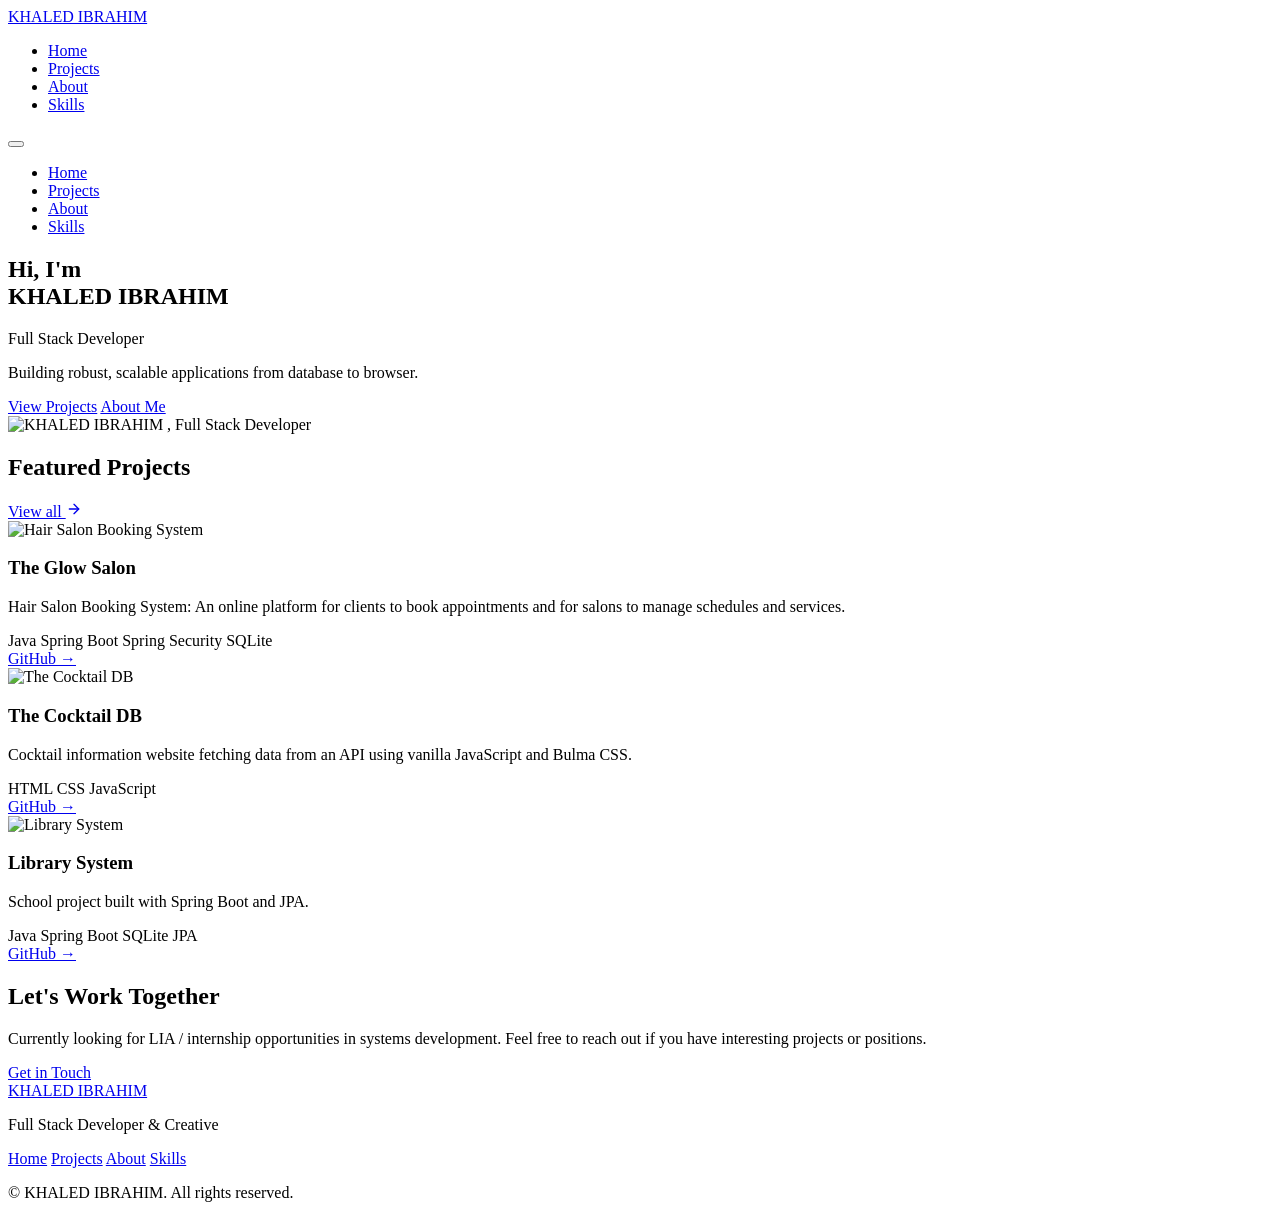
==== commit 7df9e165: "Update index.html" ====
--- a/index.html
+++ b/index.html
@@ -1,604 +1,220 @@
 <!DOCTYPE html>
 <html lang="en">
 <head>
-    <meta charset="UTF-8">
-    <meta name="viewport" content="width=device-width, initial-scale=1.0">
-    <title>FullstackUtveklare - Full Stack Developer Portfolio</title>
-    <meta name="description" content="Professional portfolio of a Full Stack Developer specializing in building robust, scalable applications from database to browser.">
-    <link rel="stylesheet" href="styles.css">
-    <link rel="preconnect" href="https://fonts.googleapis.com">
-    <link rel="preconnect" href="https://fonts.gstatic.com" crossorigin>
-    <link href="https://fonts.googleapis.com/css2?family=Inter:wght@300;400;500;600;700&display=swap" rel="stylesheet">
+  <meta charset="UTF-8" />
+  <meta name="viewport" content="width=device-width, initial-scale=1.0" />
+  <meta name="theme-color" content="#faf8f5" />
+  <title>KHALED IBRAHIM | Creative Portfolio</title>
+  <meta name="description" content="Full Stack Developer – Building robust, scalable applications from database to browser." />
+  <link rel="preconnect" href="https://fonts.googleapis.com" />
+  <link rel="preconnect" href="https://fonts.gstatic.com" crossorigin />
+  <link href="https://fonts.googleapis.com/css2?family=DM+Sans:wght@400;500;600;700&family=DM+Serif+Display&display=swap" rel="stylesheet" />
+  <link rel="stylesheet" href="css/styles.css" />
 </head>
-<body class="dark-theme">
-    <!-- Header & Navigation -->
-    <header id="header">
-        <nav class="nav-container">
-            <div class="logo">
-                <a href="#home">KHALED IBRAHIM</a>
-            </div>
-            <ul class="nav-menu" id="navMenu">
-                <li><a href="#home" class="nav-link active">Home</a></li>
-                <li><a href="#about" class="nav-link">About</a></li>
-                <li><a href="#skills" class="nav-link">Skills</a></li>
-                <li><a href="#projects" class="nav-link">Projects</a></li>
-                <li><a href="#contact" class="nav-link">Contact</a></li>
-            </ul>
-            <div class="nav-actions">
-                <button id="themeToggle" class="theme-toggle" aria-label="Toggle theme">
-                    <svg class="sun-icon" width="20" height="20" viewBox="0 0 24 24" fill="none" stroke="currentColor" stroke-width="2">
-                        <circle cx="12" cy="12" r="5"></circle>
-                        <line x1="12" y1="1" x2="12" y2="3"></line>
-                        <line x1="12" y1="21" x2="12" y2="23"></line>
-                        <line x1="4.22" y1="4.22" x2="5.64" y2="5.64"></line>
-                        <line x1="18.36" y1="18.36" x2="19.78" y2="19.78"></line>
-                        <line x1="1" y1="12" x2="3" y2="12"></line>
-                        <line x1="21" y1="12" x2="23" y2="12"></line>
-                        <line x1="4.22" y1="19.78" x2="5.64" y2="18.36"></line>
-                        <line x1="18.36" y1="5.64" x2="19.78" y2="4.22"></line>
-                    </svg>
-                    <svg class="moon-icon" width="20" height="20" viewBox="0 0 24 24" fill="none" stroke="currentColor" stroke-width="2">
-                        <path d="M21 12.79A9 9 0 1 1 11.21 3 7 7 0 0 0 21 12.79z"></path>
-                    </svg>
-                </button>
-                <button class="hamburger" id="hamburger" aria-label="Toggle menu">
-                    <span></span>
-                    <span></span>
-                    <span></span>
-                </button>
-            </div>
-        </nav>
-    </header>
+<body>
+
+  <!-- ============ HEADER ============ -->
+  <header class="header">
+    <nav class="container header__inner">
+      <a href="index.html" class="header__logo font-serif">KHALED IBRAHIM</a>
+    <!-- Desktop nav -->
+<ul class="nav-desktop">
+  <li><a href="index.html">Home</a></li>
+  <li><a href="projects.html">Projects</a></li>
+  <li><a href="about.html">About</a></li>
+  <li><a href="skills.html">Skills</a></li>
+</ul>
+
+      <button class="hamburger" id="hamburger" aria-label="Open menu" aria-expanded="false">
+        <span></span><span></span><span></span>
+      </button>
+    </nav>
+    <div class="mobile-menu" id="mobile-menu">
+ <!-- Mobile menu -->
+<ul class="mobile-menu__list">
+  <li><a href="index.html">Home</a></li>
+  <li><a href="projects.html">Projects</a></li>
+  <li><a href="about.html">About</a></li>
+  <li><a href="skills.html">Skills</a></li>
+</ul>
+    </div>
+  </header>
+
+  <!-- ============ MAIN ============ -->
+  <main>
 
     <!-- Hero Section -->
-    <section id="home" class="hero">
-        <div class="container">
-            <div class="hero-content">
-                <div class="hero-text">
-                    <h1 class="hero-title">
-                        <span class="greeting">Hi, I'm</span>
-                        <span class="name">KHALED IBRAHIM</span>
-                    </h1>
-                    <p class="hero-subtitle">Full Stack Developer</p>
-                    <p class="hero-description">Building robust, scalable applications from database to browser.</p>
-                    <div class="hero-cta">
-                        <a href="#projects" class="btn btn-primary">View Projects</a>
-                        <a href="#contact" class="btn btn-secondary">Get In Touch</a>
-                    </div>
-                </div>
-                <div class="hero-image">
-                    <div class="profile-photo">
-                        <div class="photo-placeholder">
-                            <img src="img/KM.WebP" alt="Profile Picture" class="mypic">
-                        </div>
-                    </div>
-                    <div class="social-links">
-                        <a href="https://github.com/Kheldawy" target="_blank" rel="noopener noreferrer" aria-label="GitHub">
-                            <svg width="24" height="24" viewBox="0 0 24 24" fill="currentColor">
-                                <path d="M12 0c-6.626 0-12 5.373-12 12 0 5.302 3.438 9.8 8.207 11.387.599.111.793-.261.793-.577v-2.234c-3.338.726-4.033-1.416-4.033-1.416-.546-1.387-1.333-1.756-1.333-1.756-1.089-.745.083-.729.083-.729 1.205.084 1.839 1.237 1.839 1.237 1.07 1.834 2.807 1.304 3.492.997.107-.775.418-1.305.762-1.604-2.665-.305-5.467-1.334-5.467-5.931 0-1.311.469-2.381 1.236-3.221-.124-.303-.535-1.524.117-3.176 0 0 1.008-.322 3.301 1.23.957-.266 1.983-.399 3.003-.404 1.02.005 2.047.138 3.006.404 2.291-1.552 3.297-1.23 3.297-1.23.653 1.653.242 2.874.118 3.176.77.84 1.235 1.911 1.235 3.221 0 4.609-2.807 5.624-5.479 5.921.43.372.823 1.102.823 2.222v3.293c0 .319.192.694.801.576 4.765-1.589 8.199-6.086 8.199-11.386 0-6.627-5.373-12-12-12z"/>
-                            </svg>
-                        </a>
-                        <a href="https://www.linkedin.com/in/khaled-abdo/" target="_blank" rel="noopener noreferrer" aria-label="LinkedIn">
-                            <svg width="24" height="24" viewBox="0 0 24 24" fill="currentColor">
-                                <path d="M19 0h-14c-2.761 0-5 2.239-5 5v14c0 2.761 2.239 5 5 5h14c2.762 0 5-2.239 5-5v-14c0-2.761-2.238-5-5-5zm-11 19h-3v-11h3v11zm-1.5-12.268c-.966 0-1.75-.79-1.75-1.764s.784-1.764 1.75-1.764 1.75.79 1.75 1.764-.783 1.764-1.75 1.764zm13.5 12.268h-3v-5.604c0-3.368-4-3.113-4 0v5.604h-3v-11h3v1.765c1.396-2.586 7-2.777 7 2.476v6.759z"/>
-                            </svg>
-                        </a>
-                        <a href="https://www.behance.net/km911" target="_blank" rel="noopener noreferrer" aria-label="Behance">
-                            <svg xmlns="http://www.w3.org/2000/svg" width="24" height="24" fill="currentColor" viewBox="0 0 16 16">
-                              <path d="M4.654 3c.461 0 .887.035 1.278.14.39.07.711.216.996.391s.497.426.641.747c.14.32.216.711.216 1.137 0 .496-.106.922-.356 1.242-.215.32-.566.606-.997.817.606.176 1.067.496 1.348.922s.461.957.461 1.563c0 .496-.105.922-.285 1.278a2.3 2.3 0 0 1-.782.887c-.32.215-.711.39-1.137.496a5.3 5.3 0 0 1-1.278.176L0 12.803V3zm-.285 3.978c.39 0 .71-.105.957-.285.246-.18.355-.497.355-.887 0-.216-.035-.426-.105-.567a1 1 0 0 0-.32-.355 1.8 1.8 0 0 0-.461-.176c-.176-.035-.356-.035-.567-.035H2.17v2.31c0-.005 2.2-.005 2.2-.005zm.105 4.193c.215 0 .426-.035.606-.07.176-.035.356-.106.496-.216s.25-.215.356-.39c.07-.176.14-.391.14-.641 0-.496-.14-.852-.426-1.102-.285-.215-.676-.32-1.137-.32H2.17v2.734h2.305zm6.858-.035q.428.427 1.278.426c.39 0 .746-.106 1.032-.286q.426-.32.53-.64h1.74c-.286.851-.712 1.457-1.278 1.848-.566.355-1.243.566-2.06.566a4.1 4.1 0 0 1-1.527-.285 2.8 2.8 0 0 1-1.137-.782 2.85 2.85 0 0 1-.712-1.172c-.175-.461-.25-.957-.25-1.528 0-.531.07-1.032.25-1.493.18-.46.426-.852.747-1.207.32-.32.711-.606 1.137-.782a4 4 0 0 1 1.493-.285c.606 0 1.137.105 1.598.355.46.25.817.532 1.102.958.285.39.496.851.641 1.348.07.496.105.996.07 1.563h-5.15c0 .58.21 1.11.496 1.396m2.24-3.732c-.25-.25-.642-.391-1.103-.391-.32 0-.566.07-.781.176s-.356.25-.496.39a.96.96 0 0 0-.25.497c-.036.175-.07.32-.07.46h3.196c-.07-.526-.25-.882-.497-1.132zm-3.127-3.728h3.978v.957h-3.978z"/>
-                            </svg>
-                          </a>
-                          
-                        <a href="mailto:khaled.abdo11@gmail.com" aria-label="Email">
-                            <svg width="24" height="24" viewBox="0 0 24 24" fill="none" stroke="currentColor" stroke-width="2">
-                                <path d="M4 4h16c1.1 0 2 .9 2 2v12c0 1.1-.9 2-2 2H4c-1.1 0-2-.9-2-2V6c0-1.1.9-2 2-2z"></path>
-                                <polyline points="22,6 12,13 2,6"></polyline>
-                            </svg>
-                        </a>
-                    </div>
-                </div>
-            </div>
-        </div>
+    <section class="hero">
+      <div class="container hero__inner">
+        <div class="hero__text">
+          <h1 class="hero__title font-serif">Hi, I'm<br>KHALED IBRAHIM</h1>
+          <p class="hero-subtitle">Full Stack Developer</p>
+          <p class="hero__desc">
+            Building robust, scalable applications from database to browser.
+          </p>
+          <div class="hero__actions">
+           
+            <a href="projects.html" class="btn btn--primary">View Projects</a>
+            <a href="about.html" class="btn btn--outline">About Me</a>
+          </div>
+        </div>
+        <div class="hero__portrait">
+          <img src="images/hero-portrait.jpg" alt="KHALED IBRAHIM , Full Stack Developer" />
+          <div class="hero__portrait-accent" aria-hidden="true"></div>
+        </div>
+      </div>
     </section>
 
-    <!-- About Section -->
-    <section id="about" class="about">
-        <div class="container">
-            <h2 class="section-title">About Me</h2>
-            <div class="about-content">
-                <div class="about-text">
-                    <p class="lead">Full stack developer in training at Lund University of Technology with a strong background in graphic design and UX.</p>
-                    <p>Over 10 years of experience in visual communication, web design and e-commerce.</p>
-                    <p>Now I focus on JavaScript and modern technologies for both frontend and backend. Looking for a LIA position to develop my practical knowledge in systems development.</p>
-                    <p>KEY SKILLS: Critical thinking and problem solving - Communication skills and collaboration - Effective and quick learner - Focused and goal-oriented</p>
-                    <p>Technical skills: Programming:
-                    JavaScript, Node.js, HTML, CSS, REST API, C#, Database, Object-oriented analysis and design, Java Spring, Secure software
-                    Producing and delivering software</p>
-                    <p>Design & UX:
-                    Photoshop, Illustrator, InDesign, Figma, Adobe XD, After Effects
-                    </p>
-                    <p>Web & UI/UX:
-                    Wireframes, prototypes, responsive design</p>
-                    <p>Other:
-                    Video editing, photography, social media</p>
-                </div>
-                <div class="about-highlights">
-                    <div class="highlight-card">
-                        <div class="highlight-icon">
-                            <svg width="32" height="32" viewBox="0 0 24 24" fill="none" stroke="currentColor" stroke-width="2">
-                                <polyline points="16 18 22 12 16 6"></polyline>
-                                <polyline points="8 6 2 12 8 18"></polyline>
-                            </svg>
-                        </div>
-                        <h3>Clean Code</h3>
-                        <p>Writing maintainable, well-documented code that scales</p>
-                    </div>
-                    <div class="highlight-card">
-                        <div class="highlight-icon">
-                            <svg width="32" height="32" viewBox="0 0 24 24" fill="none" stroke="currentColor" stroke-width="2">
-                                <rect x="2" y="3" width="20" height="14" rx="2" ry="2"></rect>
-                                <line x1="8" y1="21" x2="16" y2="21"></line>
-                                <line x1="12" y1="17" x2="12" y2="21"></line>
-                            </svg>
-                        </div>
-                        <h3>Responsive Design</h3>
-                        <p>Creating seamless experiences across all devices</p>
-                    </div>
-                    <div class="highlight-card">
-                        <div class="highlight-icon">
-                            <svg width="32" height="32" viewBox="0 0 24 24" fill="none" stroke="currentColor" stroke-width="2">
-                                <circle cx="12" cy="12" r="10"></circle>
-                                <polyline points="12 6 12 12 16 14"></polyline>
-                            </svg>
-                        </div>
-                        <h3>Performance</h3>
-                        <p>Optimizing for speed and efficiency at every layer</p>
-                    </div>
-                </div>
-            </div>
-        </div>
+    <!-- Projects Section (transferred & adapted from index01) -->
+    <section class="featured">
+      <div class="container">
+        <div class="featured__header">
+          <h2 class="featured__title font-serif">Featured Projects</h2>
+  
+            <a href="projects.html" class="featured__link">
+              View all
+            <svg xmlns="http://www.w3.org/2000/svg" width="16" height="16" viewBox="0 0 24 24" fill="none" stroke="currentColor" stroke-width="2" stroke-linecap="round" stroke-linejoin="round" aria-hidden="true">
+              <path d="M5 12h14"/>
+              <path d="m12 5 7 7-7 7"/>
+            </svg>
+          </a>
+        </div>
+
+        <div class="featured__grid projects-grid">
+          
+            <!-- Project 1 -->
+             <article class="product-card project-card clickable-card" 
+               data-category="fullstack" 
+               data-link="projects.html"
+                role="button"
+                 tabindex="0">
+                  <div class="product-card__image">
+                  <img src="images/The-Glow-Salon.png" alt="Hair Salon Booking System">
+                  </div>
+                  <div class="product-card__body">
+                  <h3 class="product-card__name">The Glow Salon</h3>
+                <p class="product-card__desc">
+               Hair Salon Booking System: An online platform for clients to book appointments and for salons to manage schedules and services.
+                </p>
+          <div class="project-tech">
+                  <span class="tech-tag">Java Spring Boot</span>
+            <span class="tech-tag">Spring Security</span>
+            <span class="tech-tag">SQLite</span>
+          </div>
+          <div class="project-links">
+            <a href="https://github.com/Kheldawy" 
+              class="project-link" 
+              target="_blank"
+              rel="noopener noreferrer">
+            GitHub →
+            </a>
+          </div>
+        </div>
+      </article>
+
+<!-- Project 2 -->
+        <article class="product-card project-card clickable-card" 
+              data-category="frontend"
+              data-link="projects.html"
+              role="button"
+              tabindex="0">
+          <div class="product-card__image">
+            <img src="images/The-Cocktail-.png" alt="The Cocktail DB">
+          </div>
+          <div class="product-card__body">
+            <h3 class="product-card__name">The Cocktail DB</h3>
+            <p class="product-card__desc">
+            Cocktail information website fetching data from an API using vanilla JavaScript and Bulma CSS.
+            </p>
+            <div class="project-tech">
+            <span class="tech-tag">HTML</span>
+            <span class="tech-tag">CSS</span>
+            <span class="tech-tag">JavaScript</span>
+          </div>
+            <div class="project-links">
+            <a href="https://github.com/Kheldawy/grade-based-assignment-frontend"
+              class="project-link"
+              target="_blank"
+              rel="noopener noreferrer">
+            GitHub →
+            </a>
+          </div>
+          </div>
+        </article>
+
+<!-- Project 3 -->
+          <article class="product-card project-card clickable-card" 
+            data-category="backend"
+            data-link="projects.html"
+            role="button"
+            tabindex="0">
+          <div class="product-card__image">
+             <img src="images/librarysystem.png" alt="Library System">
+          </div>
+               <div class="product-card__body">
+          <h3 class="product-card__name">Library System</h3>
+             <p class="product-card__desc">
+          School project built with Spring Boot and JPA.
+          </p>
+            <div class="project-tech">
+          <span class="tech-tag">Java</span>
+          <span class="tech-tag">Spring Boot</span>
+          <span class="tech-tag">SQLite</span>
+          <span class="tech-tag">JPA</span>
+          </div>
+        <div class="project-links">
+          <a href="https://github.com/Kheldawy/library-system"
+            class="project-link"
+            target="_blank"
+            rel="noopener noreferrer">
+          GitHub →
+          </a>
+        </div>
+      </div>
+</article>
+
+        </div>
+      </div>
     </section>
 
-    <!-- Skills Section -->
-    <section id="skills" class="skills">
-        <div class="container">
-            <h2 class="section-title">Technical Skills</h2>
-            <div class="skills-grid">
-                <div class="skill-category">
-                    <h3 class="category-title">Frontend</h3>
-                    <div class="skill-list">
-                        <div class="skill-item">
-                            <div class="skill-info">
-                                <span class="skill-name">HTML5</span>
-                                <span class="skill-level">Average</span>
-                            </div>
-                            <div class="skill-bar">
-                                <div class="skill-progress" style="width: 60%"></div>
-                            </div>
-                        </div>
-                        <div class="skill-item">
-                            <div class="skill-info">
-                                <span class="skill-name">CSS3 / Sass</span>
-                                <span class="skill-level">Average</span>
-                            </div>
-                            <div class="skill-bar">
-                                <div class="skill-progress" style="width: 50%"></div>
-                            </div>
-                        </div>
-                        <div class="skill-item">
-                            <div class="skill-info">
-                                <span class="skill-name">JavaScript</span>
-                                <span class="skill-level">Average</span>
-                            </div>
-                            <div class="skill-bar">
-                                <div class="skill-progress" style="width: 40%"></div>
-                            </div>
-                        </div>
-                        <div class="skill-item">
-                            <div class="skill-info">
-                                <span class="skill-name">Responsive Design</span>
-                                <span class="skill-level">Expert</span>
-                            </div>
-                            <div class="skill-bar">
-                                <div class="skill-progress" style="width: 80%"></div>
-                            </div>
-                        </div>
-                    </div>
-                </div>
-
-                <div class="skill-category">
-                    <h3 class="category-title">Backend</h3>
-                    <div class="skill-list">
-                        <div class="skill-item">
-                            <div class="skill-info">
-                                <span class="skill-name">Node.js</span>
-                                <span class="skill-level">Average</span>
-                            </div>
-                            <div class="skill-bar">
-                                <div class="skill-progress" style="width: 60%"></div>
-                            </div>
-                        </div>
-                        <div class="skill-item">
-                            <div class="skill-info">
-                                <span class="skill-name">OOAD</span>
-                                <span class="skill-level">Average</span>
-                            </div>
-                            <div class="skill-bar">
-                                <div class="skill-progress" style="width: 70%"></div>
-                            </div>
-                        </div>
-                        <div class="skill-item">
-                            <div class="skill-info">
-                                <span class="skill-name">RESTful APIs</span>
-                                <span class="skill-level">Expert</span>
-                            </div>
-                            <div class="skill-bar">
-                                <div class="skill-progress" style="width: 80%"></div>
-                            </div>
-                        </div>
-                        <div class="skill-item">
-                            <div class="skill-info">
-                                <span class="skill-name">Spring boot</span>
-                                <span class="skill-level">Average</span>
-                            </div>
-                            <div class="skill-bar">
-                                <div class="skill-progress" style="width: 65%"></div>
-                            </div>
-                        </div>
-                    </div>
-                </div>
-
-                <div class="skill-category">
-                    <h3 class="category-title">Databases</h3>
-                    <div class="skill-list">
-                        <div class="skill-item">
-                            <div class="skill-info">
-                                <span class="skill-name">SQLite</span>
-                                <span class="skill-level">Advanced</span>
-                            </div>
-                            <div class="skill-bar">
-                                <div class="skill-progress" style="width: 82%"></div>
-                            </div>
-                        </div>
-                        <!-- <div class="skill-item">
-                            <div class="skill-info">
-                                <span class="skill-name">MySQL</span>
-                                <span class="skill-level">Advanced</span>
-                            </div>
-                            <div class="skill-bar">
-                                <div class="skill-progress" style="width: 80%"></div>
-                            </div>
-                        </div> -->
-                        <div class="skill-item">
-                            <div class="skill-info">
-                                <span class="skill-name">MongoDB</span>
-                                <span class="skill-level">Intermediate</span>
-                            </div>
-                            <div class="skill-bar">
-                                <div class="skill-progress" style="width: 75%"></div>
-                            </div>
-                        </div>
-                        <!-- <div class="skill-item">
-                            <div class="skill-info">
-                                <span class="skill-name">Redis</span>
-                                <span class="skill-level">Intermediate</span>
-                            </div>
-                            <div class="skill-bar">
-                                <div class="skill-progress" style="width: 70%"></div>
-                            </div>
-                        </div> -->
-                    </div>
-                </div>
-
-                <div class="skill-category">
-                    <h3 class="category-title">Tools & DevOps</h3>
-                    <div class="skill-list">
-                        <div class="skill-item">
-                            <div class="skill-info">
-                                <span class="skill-name">Git / GitHub</span>
-                                <span class="skill-level">Average</span>
-                            </div>
-                            <div class="skill-bar">
-                                <div class="skill-progress" style="width: 60%"></div>
-                            </div>
-                        </div>
-                        <!-- <div class="skill-item">
-                            <div class="skill-info">
-                                <span class="skill-name">Docker</span>
-                                <span class="skill-level">Advanced</span>
-                            </div>
-                            <div class="skill-bar">
-                                <div class="skill-progress" style="width: 78%"></div>
-                            </div>
-                        </div> -->
-                        <!-- <div class="skill-item">
-                            <div class="skill-info">
-                                <span class="skill-name">AWS / Azure</span>
-                                <span class="skill-level">Intermediate</span>
-                            </div>
-                            <div class="skill-bar">
-                                <div class="skill-progress" style="width: 72%"></div>
-                            </div>
-                        </div> -->
-                        <!-- <div class="skill-item">
-                            <div class="skill-info">
-                                <span class="skill-name">CI/CD</span>
-                                <span class="skill-level">Advanced</span>
-                            </div>
-                            <div class="skill-bar">
-                                <div class="skill-progress" style="width: 75%"></div>
-                            </div>
-                        </div> -->
-                    </div>
-                </div>
-            </div>
-        </div>
+    <!-- Support Section (you can remove or keep) -->
+    <section class="support">
+      <div class="container">
+        <div class="support__card">
+          <h2 class="support__title font-serif">Let's Work Together</h2>
+          <p class="support__desc">
+            Currently looking for LIA / internship opportunities in systems development.
+            Feel free to reach out if you have interesting projects or positions.
+          </p>
+          <a href="mailto:khaled.abdo11@gmail.com" class="btn btn--accent support__btn">
+            Get in Touch
+          </a>
+        </div>
+      </div>
     </section>
 
-     <!-- Projects Section -->
-    <section id="projects" class="projects">
-        <div class="container">
-            <h2 class="section-title">Featured Projects</h2>
-            <div class="project-filters">
-                <button class="filter-btn active" data-filter="all">All</button>
-                <button class="filter-btn" data-filter="frontend">Frontend</button>
-                <button class="filter-btn" data-filter="backend">Backend</button>
-                <button class="filter-btn" data-filter="fullstack">Full Stack</button>
-            </div>
-             <div class="projects-grid">
-                <article class="project-card" data-category="fullstack">
-                    <div class="project-image">
-                        <img src="img/The-Glow-Salon.png" alt="Hair Salon Booking System">
-                    </div>
-                    <div class="project-content">
-                        <h3 class="project-title">The Glow Salon</h3>
-                        <p class="project-description">Hair Salon Booking System: An online platform for clients to book appointments and for salons to manage schedules and services. </p>
-                        <div class="project-tech">
-                            <span class="tech-tag">Java spring boot</span>
-                            <span class="tech-tag">Java spring security</span>
-                            <span class="tech-tag">SQLite</span>
-                            <span class="tech-tag">JavaScript</span>
-                            <span class="tech-tag">HTML</span>
-                            <span class="tech-tag">CSS3</span>
-                        </div>
-                        <div class="project-links">
-                            <a href="https://github.com/Kheldawy/Hair-Salon-Booking-System" class="project-link" target="_blank" rel="noopener noreferrer">
-                                <svg width="16" height="16" viewBox="0 0 24 24" fill="none" stroke="currentColor" stroke-width="2">
-                                    <path d="M18 13v6a2 2 0 0 1-2 2H5a2 2 0 0 1-2-2V8a2 2 0 0 1 2-2h6"></path>
-                                    <polyline points="15 3 21 3 21 9"></polyline>
-                                    <line x1="10" y1="14" x2="21" y2="3"></line>
-                                </svg>
-                                Live Demo
-                            </a>
-                            <a href="#" class="project-link" target="_blank" rel="noopener noreferrer">
-                                <svg width="16" height="16" viewBox="0 0 24 24" fill="currentColor">
-                                    <path d="M12 0c-6.626 0-12 5.373-12 12 0 5.302 3.438 9.8 8.207 11.387.599.111.793-.261.793-.577v-2.234c-3.338.726-4.033-1.416-4.033-1.416-.546-1.387-1.333-1.756-1.333-1.756-1.089-.745.083-.729.083-.729 1.205.084 1.839 1.237 1.839 1.237 1.07 1.834 2.807 1.304 3.492.997.107-.775.418-1.305.762-1.604-2.665-.305-5.467-1.334-5.467-5.931 0-1.311.469-2.381 1.236-3.221-.124-.303-.535-1.524.117-3.176 0 0 1.008-.322 3.301 1.23.957-.266 1.983-.399 3.003-.404 1.02.005 2.047.138 3.006.404 2.291-1.552 3.297-1.23 3.297-1.23.653 1.653.242 2.874.118 3.176.77.84 1.235 1.911 1.235 3.221 0 4.609-2.807 5.624-5.479 5.921.43.372.823 1.102.823 2.222v3.293c0 .319.192.694.801.576 4.765-1.589 8.199-6.086 8.199-11.386 0-6.627-5.373-12-12-12z"/>
-                                </svg>
-                                GitHub
-                            </a>
-                        </div>
-                    </div>
-                </article> 
-
-                <article class="project-card" data-category="frontend">
-                    <div class="project-image">
-                        <img src="img/The-Cocktail-.png" alt="The Cocktail DB">
-                    </div>
-                    <div class="project-content">
-                        <h3 class="project-title">The Cocktail DB</h3>
-                        <p class="project-description">Cocktail information website fetching information from an API and built utilizing vanilla Javascript and Bulma CSS</p>
-                        <div class="project-tech">
-                            <span class="tech-tag">HTML</span>
-                            <span class="tech-tag">CSS</span>
-                            <span class="tech-tag">JavaScript</span>
-                        </div>
-                        <div class="project-links">
-                            <a href="https://github.com/Kheldawy/grade-based-assignment-frontend" class="project-link" target="_blank" rel="noopener noreferrer">
-                                <svg width="16" height="16" viewBox="0 0 24 24" fill="none" stroke="currentColor" stroke-width="2">
-                                    <path d="M18 13v6a2 2 0 0 1-2 2H5a2 2 0 0 1-2-2V8a2 2 0 0 1 2-2h6"></path>
-                                    <polyline points="15 3 21 3 21 9"></polyline>
-                                    <line x1="10" y1="14" x2="21" y2="3"></line>
-                                </svg>
-                                Live Demo
-                            </a>
-                            <a href="https://github.com/Kheldawy/grade-based-assignment-frontend" class="project-link" target="_blank" rel="noopener noreferrer">
-                                <svg width="16" height="16" viewBox="0 0 24 24" fill="currentColor">
-                                    <path d="M12 0c-6.626 0-12 5.373-12 12 0 5.302 3.438 9.8 8.207 11.387.599.111.793-.261.793-.577v-2.234c-3.338.726-4.033-1.416-4.033-1.416-.546-1.387-1.333-1.756-1.333-1.756-1.089-.745.083-.729.083-.729 1.205.084 1.839 1.237 1.839 1.237 1.07 1.834 2.807 1.304 3.492.997.107-.775.418-1.305.762-1.604-2.665-.305-5.467-1.334-5.467-5.931 0-1.311.469-2.381 1.236-3.221-.124-.303-.535-1.524.117-3.176 0 0 1.008-.322 3.301 1.23.957-.266 1.983-.399 3.003-.404 1.02.005 2.047.138 3.006.404 2.291-1.552 3.297-1.23 3.297-1.23.653 1.653.242 2.874.118 3.176.77.84 1.235 1.911 1.235 3.221 0 4.609-2.807 5.624-5.479 5.921.43.372.823 1.102.823 2.222v3.293c0 .319.192.694.801.576 4.765-1.589 8.199-6.086 8.199-11.386 0-6.627-5.373-12-12-12z"/>
-                                </svg>
-                                GitHub
-                            </a>
-                        </div>
-                    </div>
-                </article>
-
-                <article class="project-card" data-category="Backend">
-                    <div class="project-image">
-                        <img src="img/librarysystem.png" alt="Library System">
-                    </div>
-                    <div class="project-content">
-                        <h3 class="project-title">Library System</h3>
-                        <p class="project-description">School project built with Spring Boot and JPA</p>
-                        <div class="project-tech">
-                            <span class="tech-tag">Java</span>
-                            <span class="tech-tag">Spring Boot</span>
-                            <span class="tech-tag">SQLite</span>
-                            <span class="tech-tag">JPA</span>
-                        </div>
-                        <div class="project-links">
-                            <a href="https://github.com/Kheldawy/library-system" class="project-link" target="_blank" rel="noopener noreferrer">
-                                <svg width="16" height="16" viewBox="0 0 24 24" fill="none" stroke="currentColor" stroke-width="2">
-                                    <path d="M18 13v6a2 2 0 0 1-2 2H5a2 2 0 0 1-2-2V8a2 2 0 0 1 2-2h6"></path>
-                                    <polyline points="15 3 21 3 21 9"></polyline>
-                                    <line x1="10" y1="14" x2="21" y2="3"></line>
-                                </svg>
-                                Live Demo
-                            </a>
-                            <a href="https://github.com/Kheldawy/library-system" class="project-link" target="_blank" rel="noopener noreferrer">
-                                <svg width="16" height="16" viewBox="0 0 24 24" fill="currentColor">
-                                    <path d="M12 0c-6.626 0-12 5.373-12 12 0 5.302 3.438 9.8 8.207 11.387.599.111.793-.261.793-.577v-2.234c-3.338.726-4.033-1.416-4.033-1.416-.546-1.387-1.333-1.756-1.333-1.756-1.089-.745.083-.729.083-.729 1.205.084 1.839 1.237 1.839 1.237 1.07 1.834 2.807 1.304 3.492.997.107-.775.418-1.305.762-1.604-2.665-.305-5.467-1.334-5.467-5.931 0-1.311.469-2.381 1.236-3.221-.124-.303-.535-1.524.117-3.176 0 0 1.008-.322 3.301 1.23.957-.266 1.983-.399 3.003-.404 1.02.005 2.047.138 3.006.404 2.291-1.552 3.297-1.23 3.297-1.23.653 1.653.242 2.874.118 3.176.77.84 1.235 1.911 1.235 3.221 0 4.609-2.807 5.624-5.479 5.921.43.372.823 1.102.823 2.222v3.293c0 .319.192.694.801.576 4.765-1.589 8.199-6.086 8.199-11.386 0-6.627-5.373-12-12-12z"/>
-                                </svg>
-                                GitHub
-                            </a>
-                        </div>
-                    </div>
-                </article>
-
-                <article class="project-card" data-category="backend">
-                    <div class="project-image">
-                        <img src="img/Webshop-projekt.png" alt="RESTful API">
-                    </div>
-                    <div class="project-content">
-                        <h3 class="project-title">Webshop-projekt</h3>
-                        <p class="project-description">School project</p>
-                        <div class="project-tech">
-                            <span class="tech-tag">Java</span>
-                            <span class="tech-tag">springboot</span>
-                            <span class="tech-tag">database</span>
-                            <span class="tech-tag">SQLite</span>
-                        </div>
-                        <div class="project-links">
-                            <a href="https://github.com/Kheldawy/Webshop-projekt/tree/master/src" class="project-link" target="_blank" rel="noopener noreferrer">
-                                <svg width="16" height="16" viewBox="0 0 24 24" fill="none" stroke="currentColor" stroke-width="2">
-                                    <path d="M18 13v6a2 2 0 0 1-2 2H5a2 2 0 0 1-2-2V8a2 2 0 0 1 2-2h6"></path>
-                                    <polyline points="15 3 21 3 21 9"></polyline>
-                                    <line x1="10" y1="14" x2="21" y2="3"></line>
-                                </svg>
-                                Documentation
-                            </a>
-                            <a href="https://github.com/Kheldawy/Webshop-projekt/tree/master/src" class="project-link" target="_blank" rel="noopener noreferrer">
-                                <svg width="16" height="16" viewBox="0 0 24 24" fill="currentColor">
-                                    <path d="M12 0c-6.626 0-12 5.373-12 12 0 5.302 3.438 9.8 8.207 11.387.599.111.793-.261.793-.577v-2.234c-3.338.726-4.033-1.416-4.033-1.416-.546-1.387-1.333-1.756-1.333-1.756-1.089-.745.083-.729.083-.729 1.205.084 1.839 1.237 1.839 1.237 1.07 1.834 2.807 1.304 3.492.997.107-.775.418-1.305.762-1.604-2.665-.305-5.467-1.334-5.467-5.931 0-1.311.469-2.381 1.236-3.221-.124-.303-.535-1.524.117-3.176 0 0 1.008-.322 3.301 1.23.957-.266 1.983-.399 3.003-.404 1.02.005 2.047.138 3.006.404 2.291-1.552 3.297-1.23 3.297-1.23.653 1.653.242 2.874.118 3.176.77.84 1.235 1.911 1.235 3.221 0 4.609-2.807 5.624-5.479 5.921.43.372.823 1.102.823 2.222v3.293c0 .319.192.694.801.576 4.765-1.589 8.199-6.086 8.199-11.386 0-6.627-5.373-12-12-12z"/>
-                                </svg>
-                                GitHub
-                            </a>
-                        </div>
-                    </div>
-                </article>
-
-                <article class="project-card" data-category="backend">
-                    <div class="project-image">
-                        <img src="img/Spring-Boot-Security.png" alt="Spring-Boot-Security">
-                    </div>
-                    <div class="project-content">
-                        <h3 class="project-title">Spring-Boot-Security</h3>
-                        <p class="project-description">School project using java security</p>
-                        <div class="project-tech">
-                            <span class="tech-tag">Java</span>
-                            <span class="tech-tag">springboot</span>
-                            <span class="tech-tag">database</span>
-                            <span class="tech-tag">SQLite</span>
-                        </div>
-                        <div class="project-links">
-                            <a href="https://github.com/Kheldawy/Spring-Boot-Security" class="project-link" target="_blank" rel="noopener noreferrer">
-                                <svg width="16" height="16" viewBox="0 0 24 24" fill="none" stroke="currentColor" stroke-width="2">
-                                    <path d="M18 13v6a2 2 0 0 1-2 2H5a2 2 0 0 1-2-2V8a2 2 0 0 1 2-2h6"></path>
-                                    <polyline points="15 3 21 3 21 9"></polyline>
-                                    <line x1="10" y1="14" x2="21" y2="3"></line>
-                                </svg>
-                                Documentation
-                            </a>
-                            <a href="https://github.com/Kheldawy/Spring-Boot-Security" class="project-link" target="_blank" rel="noopener noreferrer">
-                                <svg width="16" height="16" viewBox="0 0 24 24" fill="currentColor">
-                                    <path d="M12 0c-6.626 0-12 5.373-12 12 0 5.302 3.438 9.8 8.207 11.387.599.111.793-.261.793-.577v-2.234c-3.338.726-4.033-1.416-4.033-1.416-.546-1.387-1.333-1.756-1.333-1.756-1.089-.745.083-.729.083-.729 1.205.084 1.839 1.237 1.839 1.237 1.07 1.834 2.807 1.304 3.492.997.107-.775.418-1.305.762-1.604-2.665-.305-5.467-1.334-5.467-5.931 0-1.311.469-2.381 1.236-3.221-.124-.303-.535-1.524.117-3.176 0 0 1.008-.322 3.301 1.23.957-.266 1.983-.399 3.003-.404 1.02.005 2.047.138 3.006.404 2.291-1.552 3.297-1.23 3.297-1.23.653 1.653.242 2.874.118 3.176.77.84 1.235 1.911 1.235 3.221 0 4.609-2.807 5.624-5.479 5.921.43.372.823 1.102.823 2.222v3.293c0 .319.192.694.801.576 4.765-1.589 8.199-6.086 8.199-11.386 0-6.627-5.373-12-12-12z"/>
-                                </svg>
-                                GitHub
-                            </a>
-                        </div>
-                    </div>
-                </article>
-            </div>
-        </div>
-    </section> 
-
-    
-
-    <!-- Contact Section -->
-    <section id="contact" class="contact">
-        <div class="container">
-            <h2 class="section-title">Get In Touch</h2>
-            <div class="contact-content">
-                <div class="contact-info">
-                    <p class="contact-intro">I'm always interested in hearing about new projects and opportunities. Whether you have a question or just want to say hi, feel free to reach out!</p>
-                    <div class="contact-methods">
-                        <div class="contact-method">
-                            <svg width="24" height="24" viewBox="0 0 24 24" fill="none" stroke="currentColor" stroke-width="2">
-                                <path d="M4 4h16c1.1 0 2 .9 2 2v12c0 1.1-.9 2-2 2H4c-1.1 0-2-.9-2-2V6c0-1.1.9-2 2-2z"></path>
-                                <polyline points="22,6 12,13 2,6"></polyline>
-                            </svg>
-                            <div>
-                                <h4>Email</h4>
-                                <a href="mailto:khaled.abdo11@gmail.com">khaled.abdo11@gmail.com</a>
-                            </div>
-                        </div>
-                        <div class="contact-method">
-                            <svg width="24" height="24" viewBox="0 0 24 24" fill="currentColor">
-                                <path d="M19 0h-14c-2.761 0-5 2.239-5 5v14c0 2.761 2.239 5 5 5h14c2.762 0 5-2.239 5-5v-14c0-2.761-2.238-5-5-5zm-11 19h-3v-11h3v11zm-1.5-12.268c-.966 0-1.75-.79-1.75-1.764s.784-1.764 1.75-1.764 1.75.79 1.75 1.764-.783 1.764-1.75 1.764zm13.5 12.268h-3v-5.604c0-3.368-4-3.113-4 0v5.604h-3v-11h3v1.765c1.396-2.586 7-2.777 7 2.476v6.759z"/>
-                            </svg>
-                            <div>
-                                <h4>LinkedIn</h4>
-                                <a href="https://www.linkedin.com/in/khaled-abdo/" target="_blank" rel="noopener noreferrer">https://www.linkedin.com/in/khaled-abdo/</a>
-                            </div>
-                        </div>
-                        <div class="contact-method">
-                            <svg width="24" height="24" viewBox="0 0 24 24" fill="currentColor">
-                                <path d="M12 0c-6.626 0-12 5.373-12 12 0 5.302 3.438 9.8 8.207 11.387.599.111.793-.261.793-.577v-2.234c-3.338.726-4.033-1.416-4.033-1.416-.546-1.387-1.333-1.756-1.333-1.756-1.089-.745.083-.729.083-.729 1.205.084 1.839 1.237 1.839 1.237 1.07 1.834 2.807 1.304 3.492.997.107-.775.418-1.305.762-1.604-2.665-.305-5.467-1.334-5.467-5.931 0-1.311.469-2.381 1.236-3.221-.124-.303-.535-1.524.117-3.176 0 0 1.008-.322 3.301 1.23.957-.266 1.983-.399 3.003-.404 1.02.005 2.047.138 3.006.404 2.291-1.552 3.297-1.23 3.297-1.23.653 1.653.242 2.874.118 3.176.77.84 1.235 1.911 1.235 3.221 0 4.609-2.807 5.624-5.479 5.921.43.372.823 1.102.823 2.222v3.293c0 .319.192.694.801.576 4.765-1.589 8.199-6.086 8.199-11.386 0-6.627-5.373-12-12-12z"/>
-                            </svg>
-                            <div>
-                                <h4>GitHub</h4>
-                                <a href="https://www.github.com/Kheldawy" target="_blank" rel="noopener noreferrer">https://github.com/Kheldawy</a>
-                            </div>
-                        </div>
-
-                        <div class="contact-method">
-                            <svg xmlns="http://www.w3.org/2000/svg" width="24" height="24" viewBox="0 0 24 24" fill="currentColor">
-                                <path d="M4.654 3c.461 0 .887.035 1.278.14.39.07.711.216.996.391s.497.426.641.747c.14.32.216.711.216 1.137 0 .496-.106.922-.356 1.242-.215.32-.566.606-.997.817.606.176 1.067.496 1.348.922s.461.957.461 1.563c0 .496-.105.922-.285 1.278a2.3 2.3 0 0 1-.782.887c-.32.215-.711.39-1.137.496a5.3 5.3 0 0 1-1.278.176L0 12.803V3zm-.285 3.978c.39 0 .71-.105.957-.285.246-.18.355-.497.355-.887 0-.216-.035-.426-.105-.567a1 1 0 0 0-.32-.355 1.8 1.8 0 0 0-.461-.176c-.176-.035-.356-.035-.567-.035H2.17v2.31c0-.005 2.2-.005 2.2-.005zm.105 4.193c.215 0 .426-.035.606-.07.176-.035.356-.106.496-.216s.25-.215.356-.39c.07-.176.14-.391.14-.641 0-.496-.14-.852-.426-1.102-.285-.215-.676-.32-1.137-.32H2.17v2.734h2.305zm6.858-.035q.428.427 1.278.426c.39 0 .746-.106 1.032-.286q.426-.32.53-.64h1.74c-.286.851-.712 1.457-1.278 1.848-.566.355-1.243.566-2.06.566a4.1 4.1 0 0 1-1.527-.285 2.8 2.8 0 0 1-1.137-.782 2.85 2.85 0 0 1-.712-1.172c-.175-.461-.25-.957-.25-1.528 0-.531.07-1.032.25-1.493.18-.46.426-.852.747-1.207.32-.32.711-.606 1.137-.782a4 4 0 0 1 1.493-.285c.606 0 1.137.105 1.598.355.46.25.817.532 1.102.958.285.39.496.851.641 1.348.07.496.105.996.07 1.563h-5.15c0 .58.21 1.11.496 1.396m2.24-3.732c-.25-.25-.642-.391-1.103-.391-.32 0-.566.07-.781.176s-.356.25-.496.39a.96.96 0 0 0-.25.497c-.036.175-.07.32-.07.46h3.196c-.07-.526-.25-.882-.497-1.132zm-3.127-3.728h3.978v.957h-3.978z"/>
-                            </svg>
-                                                          
-                            <div>
-                                <h4>Behance</h4>
-                                <a href="https://www.behance.net/km911" target="_blank" rel="noopener noreferrer">https://www.behance.net/km911</a>
-                            </div>
-                        </div>
-                    </div>
-                </div>
-                <form class="contact-form" id="contactForm">
-                    <div class="form-group">
-                        <label for="name">Name</label>
-                        <input type="text" id="name" name="from_name" required>
-                    </div>
-                    <div class="form-group">
-                        <label for="email">Email</label>
-                        <input type="email" id="email" name="from_email" required>
-                    </div>
-                    <div class="form-group">
-                        <label for="message">Message</label>
-                        <textarea id="message" name="message" rows="5" required></textarea>
-                    </div>
-                    <button type="submit" class="btn btn-primary">Send Message</button>
-                    <p id="formStatus" class="form-note"></p>
-                    <!-- <p class="form-note">Note: This form is for display purposes. Please use the email link above to contact me directly.</p> -->
-                </form>
-            </div>
-        </div>
-    </section>
-
-    <!-- Footer -->
-    <footer class="footer">
-        <div class="container">
-            <div class="footer-content">
-                <p>&copy; 2025 Khaled Ibrahim — Full-Stack Developer</p>
-               
-            </div>
-        </div>
-    </footer>
-
-    <script src="script.js"></script>
-    <script src="https://cdn.emailjs.com/dist/email.min.js"></script>
-<script>
-  (function(){
-    emailjs.init("service_qzmfpoc"); 
-  })();
-</script>
+  </main>
+
+  <!-- ============ FOOTER ============ -->
+  <footer class="footer">
+    <div class="container footer__inner">
+      <div class="footer__brand">
+        <a href="index.html" class="footer__logo font-serif">KHALED IBRAHIM</a>
+        <p class="footer__tagline">Full Stack Developer & Creative</p>
+      </div>
+
+      <!-- Footer nav -->
+<nav class="footer__nav" aria-label="Footer navigation">
+  <a href="index.html">Home</a>
+  <a href="projects.html">Projects</a>
+  <a href="about.html">About</a>
+  <a href="skills.html">Skills</a>
+</nav>
+      <p class="footer__copy">© <span id="current-year"></span> KHALED IBRAHIM. All rights reserved.</p>
+    </div>
+  </footer>
+
+  <script src="js/main.js"></script>
 
 </body>
 </html>
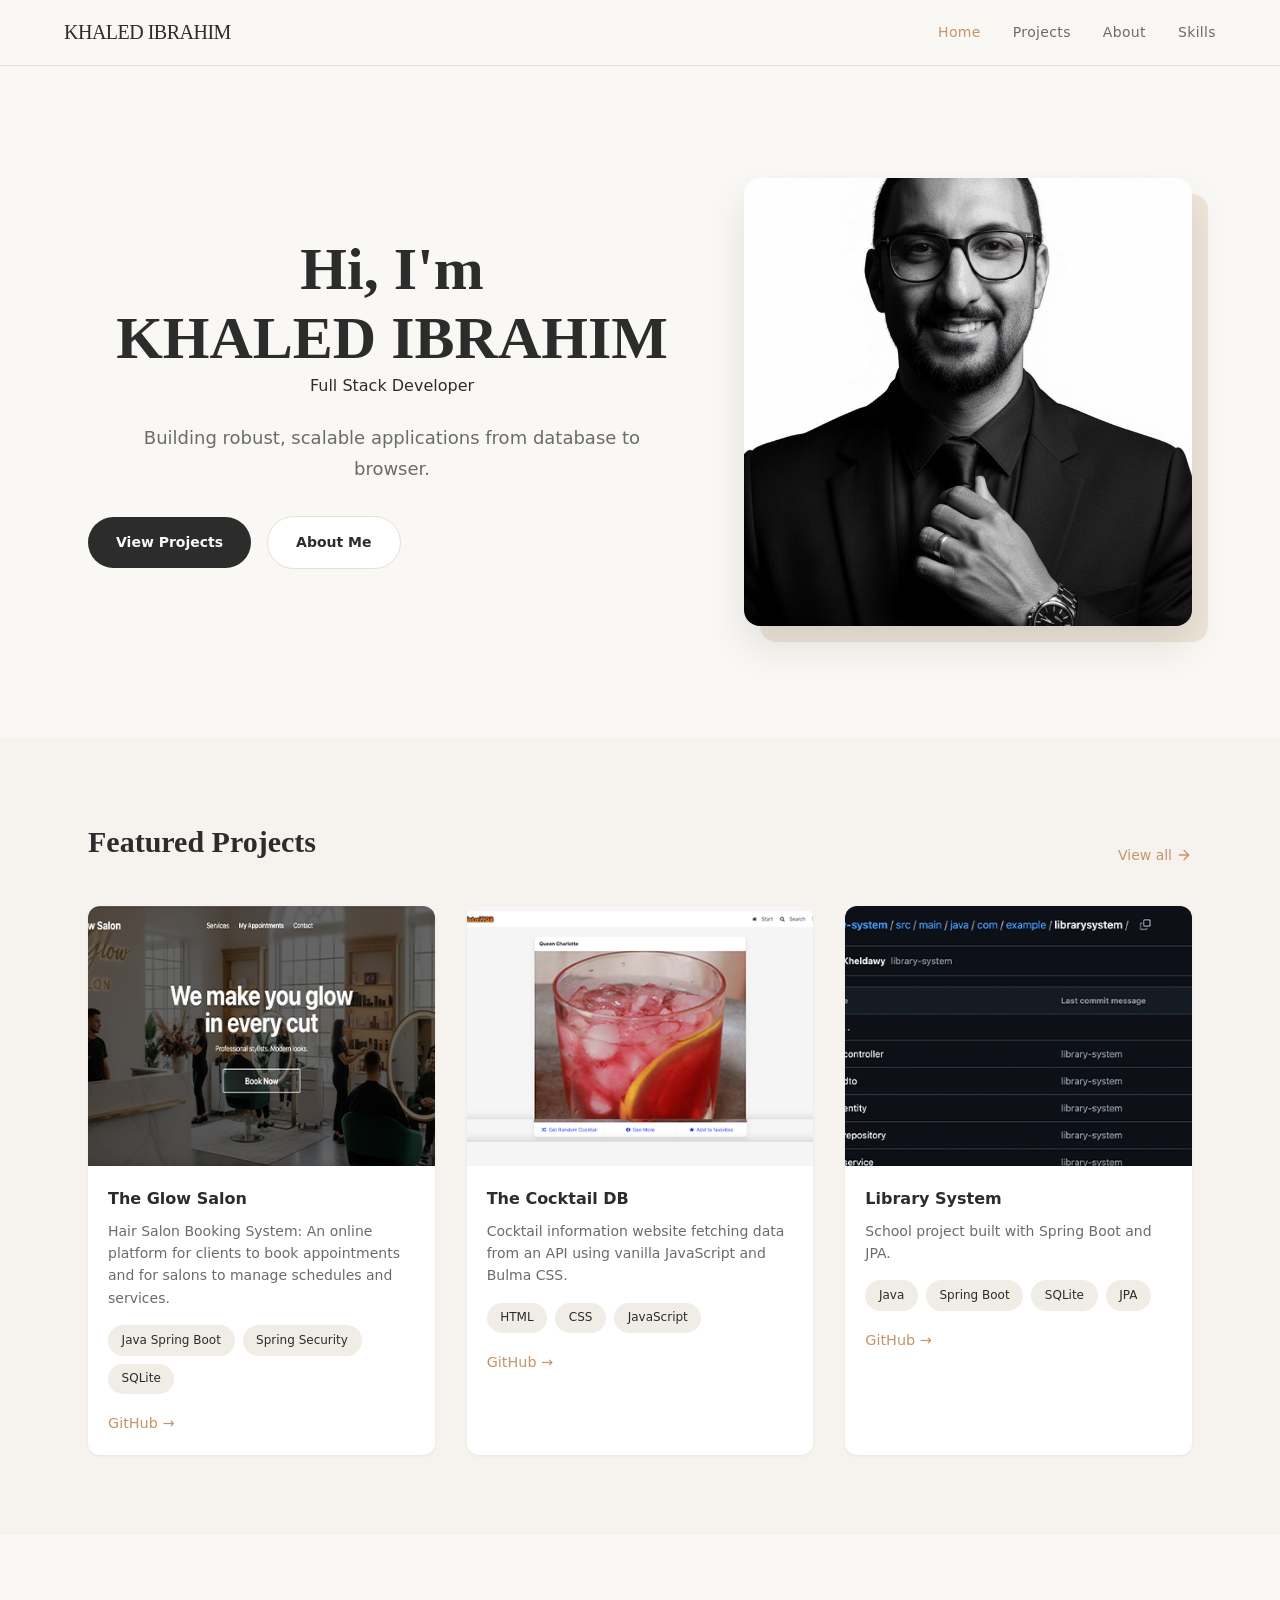
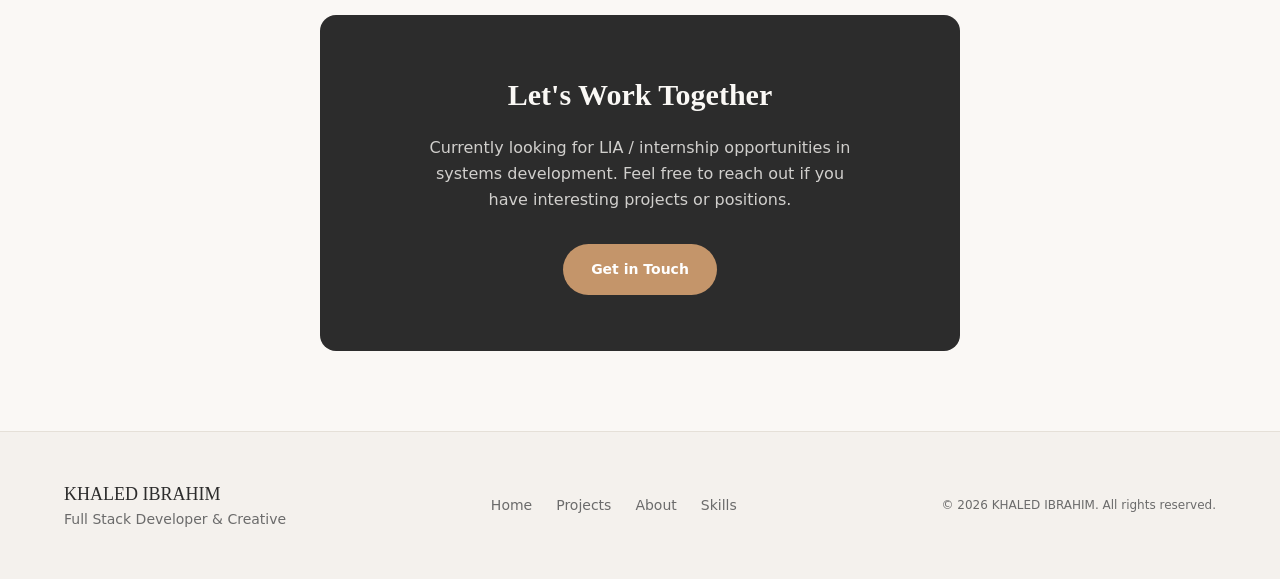
==== commit 2e5602f2: "Initial commit from local portfolio" ====
--- a/index.html
+++ b/index.html
@@ -217,4 +217,4 @@
   <script src="js/main.js"></script>
 
 </body>
-</html>
+</html>
--- a/css/styles.css
+++ b/css/styles.css
@@ -0,0 +1,845 @@
+/* ============================
+   CSS Custom Properties
+   ============================ */
+   :root {
+    --bg: #faf8f5;
+    --fg: #2c2c2c;
+    --card: #ffffff;
+    --card-fg: #2c2c2c;
+    --primary: #2c2c2c;
+    --primary-fg: #faf8f5;
+    --secondary: #f0ece6;
+    --secondary-fg: #2c2c2c;
+    --muted: #6b6b6b;
+    --accent: #c4956a;
+    --accent-fg: #ffffff;
+    --border: #e5e0d8;
+    --radius: 0.75rem;
+    --font-sans: 'DM Sans', system-ui, -apple-system, sans-serif;
+    --font-serif: 'DM Serif Display', Georgia, serif;
+  }
+  
+  /* ============================
+     Reset & Base
+     ============================ */
+  *,
+  *::before,
+  *::after {
+    margin: 0;
+    padding: 0;
+    box-sizing: border-box;
+  }
+  
+  html {
+    scroll-behavior: smooth;
+    -webkit-text-size-adjust: 100%;
+  }
+  
+  body {
+    font-family: var(--font-sans);
+    background: var(--bg);
+    color: var(--fg);
+    line-height: 1.6;
+    -webkit-font-smoothing: antialiased;
+    -moz-osx-font-smoothing: grayscale;
+  }
+  
+  img {
+    display: block;
+    max-width: 100%;
+    height: auto;
+  }
+  
+  a {
+    color: inherit;
+    text-decoration: none;
+  }
+  
+  button {
+    font-family: inherit;
+    cursor: pointer;
+    border: none;
+    background: none;
+  }
+  
+  ul, ol {
+    list-style: none;
+  }
+  
+  /* ============================
+     Typography
+     ============================ */
+  .font-serif {
+    font-family: var(--font-serif);
+  }
+  
+  .text-balance {
+    text-wrap: balance;
+  }
+  
+  /* ============================
+     Layout Utilities
+     ============================ */
+  .container {
+    width: 100%;
+    max-width: 1152px;
+    margin: 0 auto;
+    padding: 0 1.5rem;
+  }
+  
+  .sr-only {
+    position: absolute;
+    width: 1px;
+    height: 1px;
+    padding: 0;
+    margin: -1px;
+    overflow: hidden;
+    clip: rect(0, 0, 0, 0);
+    white-space: nowrap;
+    border-width: 0;
+  }
+  
+  /* ============================
+     Header / Navbar
+     ============================ */
+  .header {
+    position: sticky;
+    top: 0;
+    z-index: 50;
+    background: rgba(250, 248, 245, 0.92);
+    backdrop-filter: blur(12px);
+    -webkit-backdrop-filter: blur(12px);
+    border-bottom: 1px solid var(--border);
+  }
+  
+  .header__inner {
+    display: flex;
+    align-items: center;
+    justify-content: space-between;
+    padding: 1rem 0;
+  }
+  
+  .header__logo {
+    font-family: var(--font-serif);
+    font-size: 1.25rem;
+    letter-spacing: -0.025em;
+    color: var(--fg);
+    transition: opacity 0.2s;
+  }
+  
+  .header__logo:hover {
+    opacity: 0.7;
+  }
+  
+  .nav-desktop {
+    display: none;
+    align-items: center;
+    gap: 2rem;
+  }
+  
+  .nav-desktop a {
+    font-size: 0.875rem;
+    font-weight: 500;
+    letter-spacing: 0.025em;
+    color: var(--muted);
+    transition: color 0.2s;
+  }
+  
+  .nav-desktop a:hover,
+  .nav-desktop a.active {
+    color: var(--accent);
+  }
+  
+  /* Hamburger */
+  .hamburger {
+    display: flex;
+    flex-direction: column;
+    gap: 6px;
+    padding: 4px;
+  }
+  
+  .hamburger span {
+    display: block;
+    width: 24px;
+    height: 2px;
+    background: var(--fg);
+    transition: all 0.3s;
+    border-radius: 2px;
+  }
+  
+  .hamburger.open span:nth-child(1) {
+    transform: translateY(8px) rotate(45deg);
+  }
+  
+  .hamburger.open span:nth-child(2) {
+    opacity: 0;
+  }
+  
+  .hamburger.open span:nth-child(3) {
+    transform: translateY(-8px) rotate(-45deg);
+  }
+  
+  /* Mobile menu */
+  .mobile-menu {
+    max-height: 0;
+    overflow: hidden;
+    transition: max-height 0.3s ease, border-color 0.3s;
+    border-bottom: 1px solid transparent;
+    background: var(--bg);
+  }
+  
+  .mobile-menu.open {
+    max-height: 320px;
+    border-bottom-color: var(--border);
+  }
+  
+  .mobile-menu__list {
+    display: flex;
+    flex-direction: column;
+    gap: 0.25rem;
+    padding: 0 1.5rem 1.5rem;
+  }
+  
+  .mobile-menu__list a {
+    display: block;
+    padding: 0.75rem 1rem;
+    border-radius: 0.5rem;
+    font-size: 0.875rem;
+    font-weight: 500;
+    color: var(--muted);
+    transition: all 0.2s;
+  }
+  
+  .mobile-menu__list a:hover,
+  .mobile-menu__list a.active {
+    background: var(--secondary);
+    color: var(--accent);
+  }
+  
+  /* ============================
+     Hero Section
+     ============================ */
+  .hero {
+    padding: 5rem 0;
+  }
+  
+  .hero__inner {
+    display: flex;
+    flex-direction: column;
+    align-items: center;
+    gap: 3rem;
+  }
+  
+  .hero__text {
+    text-align: center;
+    flex: 1;
+  }
+  
+  .hero__title {
+    font-family: var(--font-serif);
+    font-size: 2.5rem;
+    line-height: 1.15;
+    color: var(--fg);
+    text-wrap: balance;
+  }
+  
+  .hero__desc {
+    margin-top: 1.5rem;
+    max-width: 32rem;
+    font-size: 1.125rem;
+    line-height: 1.7;
+    color: var(--muted);
+    margin-left: auto;
+    margin-right: auto;
+  }
+  
+  .hero__actions {
+    display: flex;
+    flex-wrap: wrap;
+    align-items: center;
+    justify-content: center;
+    gap: 1rem;
+    margin-top: 2rem;
+  }
+  
+  .hero__portrait {
+    position: relative;
+    flex-shrink: 0;
+  }
+  
+  .hero__portrait img {
+    width: 320px;
+    height: 320px;
+    object-fit: cover;
+    border-radius: 1rem;
+    box-shadow: 0 20px 40px rgba(0, 0, 0, 0.1);
+  }
+  
+  .hero__portrait-accent {
+    position: absolute;
+    bottom: -1rem;
+    right: -1rem;
+    width: 320px;
+    height: 320px;
+    border-radius: 1rem;
+    background: rgba(196, 149, 106, 0.2);
+    z-index: -1;
+  }
+  
+  /* ============================
+     Buttons
+     ============================ */
+  .btn {
+    display: inline-flex;
+    align-items: center;
+    gap: 0.5rem;
+    padding: 0.875rem 1.75rem;
+    font-size: 0.875rem;
+    font-weight: 600;
+    border-radius: 999px;
+    transition: all 0.2s;
+  }
+  
+  .btn--primary {
+    background: var(--primary);
+    color: var(--primary-fg);
+  }
+  
+  .btn--primary:hover {
+    transform: scale(1.05);
+  }
+  
+  .btn--outline {
+    background: var(--card);
+    color: var(--fg);
+    border: 1px solid var(--border);
+  }
+  
+  .btn--outline:hover {
+    background: var(--secondary);
+  }
+  
+  .btn--accent {
+    background: var(--accent);
+    color: var(--accent-fg);
+  }
+  
+  .btn--accent:hover {
+    transform: scale(1.05);
+  }
+  
+  /* ============================
+     Featured / Projects Section
+     ============================ */
+  .featured {
+    background: rgba(240, 236, 230, 0.4);
+    padding: 5rem 0;
+  }
+  
+  .featured__header {
+    display: flex;
+    align-items: flex-end;
+    justify-content: space-between;
+    flex-wrap: wrap;
+    gap: 1rem;
+  }
+  
+  .featured__title {
+    font-family: var(--font-serif);
+    font-size: 1.875rem;
+    color: var(--fg);
+    text-wrap: balance;
+  }
+  
+  .featured__link {
+    display: inline-flex;
+    align-items: center;
+    gap: 0.25rem;
+    font-size: 0.875rem;
+    font-weight: 500;
+    color: var(--accent);
+  }
+  
+  .featured__link:hover {
+    opacity: 0.8;
+  }
+  
+  .featured__link svg {
+    width: 16px;
+    height: 16px;
+    transition: transform 0.2s;
+  }
+  
+  .featured__link:hover svg {
+    transform: translateX(4px);
+  }
+  
+  .featured__grid,
+  .projects-grid {
+    display: grid;
+    gap: 2rem;
+    margin-top: 2.5rem;
+  }
+  
+  /* Product / Project Card */
+  .product-card,
+  .project-card {
+    display: block;
+    overflow: hidden;
+    border-radius: var(--radius);
+    background: var(--card);
+    box-shadow: 0 1px 3px rgba(0, 0, 0, 0.06);
+    transition: box-shadow 0.3s, transform 0.3s;
+    cursor: pointer;
+  }
+  
+  .product-card:hover,
+  .project-card:hover {
+    box-shadow: 0 8px 30px rgba(0, 0, 0, 0.1);
+    transform: translateY(-4px);
+  }
+  
+  .product-card__image,
+  .project-card__image {
+    position: relative;
+    aspect-ratio: 4 / 3;
+    overflow: hidden;
+  }
+  
+  .product-card__image img,
+  .project-card__image img {
+    width: 100%;
+    height: 100%;
+    object-fit: cover;
+    transition: transform 0.5s;
+  }
+  
+  .product-card:hover .product-card__image img,
+  .project-card:hover .project-card__image img {
+    transform: scale(1.05);
+  }
+  
+  .product-card__body {
+    padding: 1.25rem;
+  }
+  
+  .product-card__name,
+  .project-card__name {
+    font-size: 1rem;
+    font-weight: 600;
+    color: var(--card-fg);
+  }
+  
+  .project-card__desc,
+  .product-card__desc {
+    font-size: 0.875rem;
+    color: var(--muted);
+    line-height: 1.6;
+    margin-top: 0.5rem;
+  }
+  
+  /* Project-specific */
+  .project-tech {
+    display: flex;
+    flex-wrap: wrap;
+    gap: 0.5rem;
+    margin: 1rem 0;
+  }
+  
+  .tech-tag {
+    padding: 0.35rem 0.85rem;
+    font-size: 0.75rem;
+    background: var(--secondary);
+    color: var(--secondary-fg);
+    border-radius: 999px;
+  }
+  
+  .project-links {
+    margin-top: 1rem;
+  }
+  
+  .project-link {
+    display: inline-flex;
+    align-items: center;
+    gap: 0.4rem;
+    color: var(--accent);
+    font-weight: 500;
+    font-size: 0.9rem;
+  }
+  
+  .project-link:hover {
+    text-decoration: underline;
+  }
+  
+  /* ============================
+     Page Header
+     ============================ */
+  .page-header {
+    text-align: center;
+    padding: 4rem 0 2rem;
+  }
+  
+  .page-header__title {
+    font-family: var(--font-serif);
+    font-size: 2.5rem;
+    color: var(--fg);
+  }
+  
+  .page-header__desc {
+    max-width: 32rem;
+    margin: 1rem auto 0;
+    font-size: 1rem;
+    color: var(--muted);
+    line-height: 1.6;
+  }
+  
+  /* ============================
+     Filters
+     ============================ */
+  .project-filters {
+    display: flex;
+    flex-wrap: wrap;
+    justify-content: center;
+    gap: 0.75rem;
+    margin: 2rem 0 2.5rem;
+  }
+  
+  .filter-btn {
+    padding: 0.5rem 1.25rem;
+    font-size: 0.875rem;
+    font-weight: 500;
+    border-radius: 999px;
+    background: var(--secondary);
+    color: var(--secondary-fg);
+    transition: all 0.2s;
+  }
+  
+  .filter-btn:hover {
+    background: var(--border);
+  }
+  
+  .filter-btn.active {
+    background: var(--primary);
+    color: var(--primary-fg);
+  }
+  
+  /* ============================
+     Skills Section
+     ============================ */
+  .skills-section {
+    padding: 5rem 0;
+    background: var(--bg);
+  }
+  
+  .skills-grid {
+    display: grid;
+    gap: 2.5rem;
+    margin-top: 2rem;
+  }
+  
+  .skill-category {
+    background: var(--card);
+    border-radius: var(--radius);
+    padding: 1.75rem;
+    box-shadow: 0 1px 3px rgba(0,0,0,0.06);
+    transition: box-shadow 0.3s;
+  }
+  
+  .skill-category:hover {
+    box-shadow: 0 8px 30px rgba(0,0,0,0.1);
+  }
+  
+  .category-title {
+    font-family: var(--font-serif);
+    font-size: 1.5rem;
+    color: var(--fg);
+    margin-bottom: 1.5rem;
+    text-align: center;
+  }
+  
+  .skill-list {
+    display: flex;
+    flex-direction: column;
+    gap: 1.25rem;
+  }
+  
+  .skill-item {
+    display: flex;
+    flex-direction: column;
+    gap: 0.5rem;
+  }
+  
+  .skill-info {
+    display: flex;
+    justify-content: space-between;
+    align-items: center;
+    font-size: 0.95rem;
+  }
+  
+  .skill-name {
+    font-weight: 600;
+    color: var(--fg);
+  }
+  
+  .skill-level {
+    font-size: 0.85rem;
+    color: var(--muted);
+    font-weight: 500;
+  }
+  
+  .skill-bar {
+    height: 10px;
+    background: var(--secondary);
+    border-radius: 999px;
+    overflow: hidden;
+  }
+  
+  .skill-progress {
+    height: 100%;
+    background: linear-gradient(90deg, var(--accent), #e0b070);
+    border-radius: 999px;
+    transition: width 1.2s ease-out;
+  }
+  
+  /* ============================
+     Support Section
+     ============================ */
+  .support {
+    padding: 5rem 0;
+  }
+  
+  .support__card {
+    max-width: 40rem;
+    margin: 0 auto;
+    padding: 3.5rem 2rem;
+    border-radius: 1rem;
+    background: var(--primary);
+    color: var(--primary-fg);
+    text-align: center;
+  }
+  
+  .support__title {
+    font-family: var(--font-serif);
+    font-size: 1.875rem;
+    text-wrap: balance;
+  }
+  
+  .support__desc {
+    max-width: 28rem;
+    margin: 1rem auto 0;
+    font-size: 1rem;
+    line-height: 1.6;
+    opacity: 0.8;
+  }
+  
+  .support__btn {
+    margin-top: 2rem;
+  }
+  
+  /* ============================
+     About Section
+     ============================ */
+  .about-section {
+    padding: 4rem 0 5rem;
+  }
+  
+  .about__content {
+    display: flex;
+    flex-direction: column;
+    align-items: center;
+    gap: 3rem;
+    margin-top: 3rem;
+  }
+  
+  .about__photo img {
+    width: 288px;
+    height: 288px;
+    object-fit: cover;
+    border-radius: 1rem;
+    box-shadow: 0 8px 30px rgba(0, 0, 0, 0.1);
+  }
+  
+  .about__bio {
+    max-width: 36rem;
+  }
+  
+  .about__bio p:first-child {
+    font-size: 1.125rem;
+    color: var(--fg);
+  }
+  
+  .about__bio p + p {
+    margin-top: 1rem;
+    color: var(--muted);
+  }
+  
+  .about__label {
+    font-size: 0.75rem;
+    font-weight: 600;
+    text-transform: uppercase;
+    letter-spacing: 0.1em;
+    color: var(--accent);
+    margin-top: 2.5rem;
+  }
+  
+  .about__tags {
+    display: flex;
+    flex-wrap: wrap;
+    gap: 0.5rem;
+    margin-top: 1rem;
+  }
+  
+  .about__tag {
+    padding: 0.5rem 1rem;
+    border-radius: 999px;
+    background: var(--secondary);
+    color: var(--secondary-fg);
+    font-size: 0.875rem;
+  }
+  
+  /* Social links in about */
+  .social-links {
+    display: flex;
+    flex-wrap: wrap;
+    gap: 1rem;
+    margin-top: 2rem;
+  }
+  
+  .social-links a {
+    width: 48px;
+    height: 48px;
+    display: flex;
+    align-items: center;
+    justify-content: center;
+    border-radius: 50%;
+    background: var(--secondary);
+    color: var(--fg);
+    transition: all 0.2s;
+  }
+  
+  .social-links a:hover {
+    background: var(--accent);
+    color: white;
+    transform: translateY(-2px);
+  }
+  
+  /* ============================
+     Footer
+     ============================ */
+  .footer {
+    border-top: 1px solid var(--border);
+    background: rgba(240, 236, 230, 0.5);
+  }
+  
+  .footer__inner {
+    display: flex;
+    flex-direction: column;
+    align-items: center;
+    gap: 1.5rem;
+    padding: 3rem 0;
+  }
+  
+  .footer__logo {
+    font-family: var(--font-serif);
+    font-size: 1.125rem;
+    color: var(--fg);
+  }
+  
+  .footer__tagline {
+    font-size: 0.875rem;
+    color: var(--muted);
+  }
+  
+  .footer__nav {
+    display: flex;
+    flex-wrap: wrap;
+    justify-content: center;
+    gap: 1.5rem;
+  }
+  
+  .footer__nav a {
+    font-size: 0.875rem;
+    color: var(--muted);
+  }
+  
+  .footer__nav a:hover {
+    color: var(--fg);
+  }
+  
+  .footer__copy {
+    font-size: 0.75rem;
+    color: var(--muted);
+  }
+  
+  /* ============================
+     Responsive
+     ============================ */
+  @media (min-width: 640px) {
+    .featured__grid,
+    .projects-grid,
+    .skills-grid {
+      grid-template-columns: repeat(2, 1fr);
+    }
+  }
+  
+  @media (min-width: 768px) {
+    .nav-desktop {
+      display: flex;
+    }
+    .hamburger,
+    .mobile-menu.open ~ .mobile-menu {
+      display: none;
+    }
+    .hero {
+      padding: 7rem 0;
+    }
+    .hero__inner {
+      flex-direction: row;
+      text-align: left;
+    }
+    .hero__actions {
+      justify-content: flex-start;
+    }
+    .hero__portrait img,
+    .hero__portrait-accent {
+      width: 384px;
+      height: 384px;
+    }
+    .about__content {
+      flex-direction: row;
+      align-items: flex-start;
+      gap: 4rem;
+    }
+    .about__photo img {
+      width: 320px;
+      height: 320px;
+    }
+    .footer__inner {
+      flex-direction: row;
+      justify-content: space-between;
+      text-align: left;
+    }
+  }
+  
+  @media (min-width: 1024px) {
+    .featured__grid,
+    .projects-grid,
+    .skills-grid {
+      grid-template-columns: repeat(3, 1fr);
+    }
+    .hero__title {
+      font-size: 3.75rem;
+    }
+    .hero__portrait img,
+    .hero__portrait-accent {
+      width: 448px;
+      height: 448px;
+    }
+    .about__photo img {
+      width: 384px;
+      height: 384px;
+    }
+    .skills-grid {
+      grid-template-columns: repeat(4, 1fr);
+    }
+  }
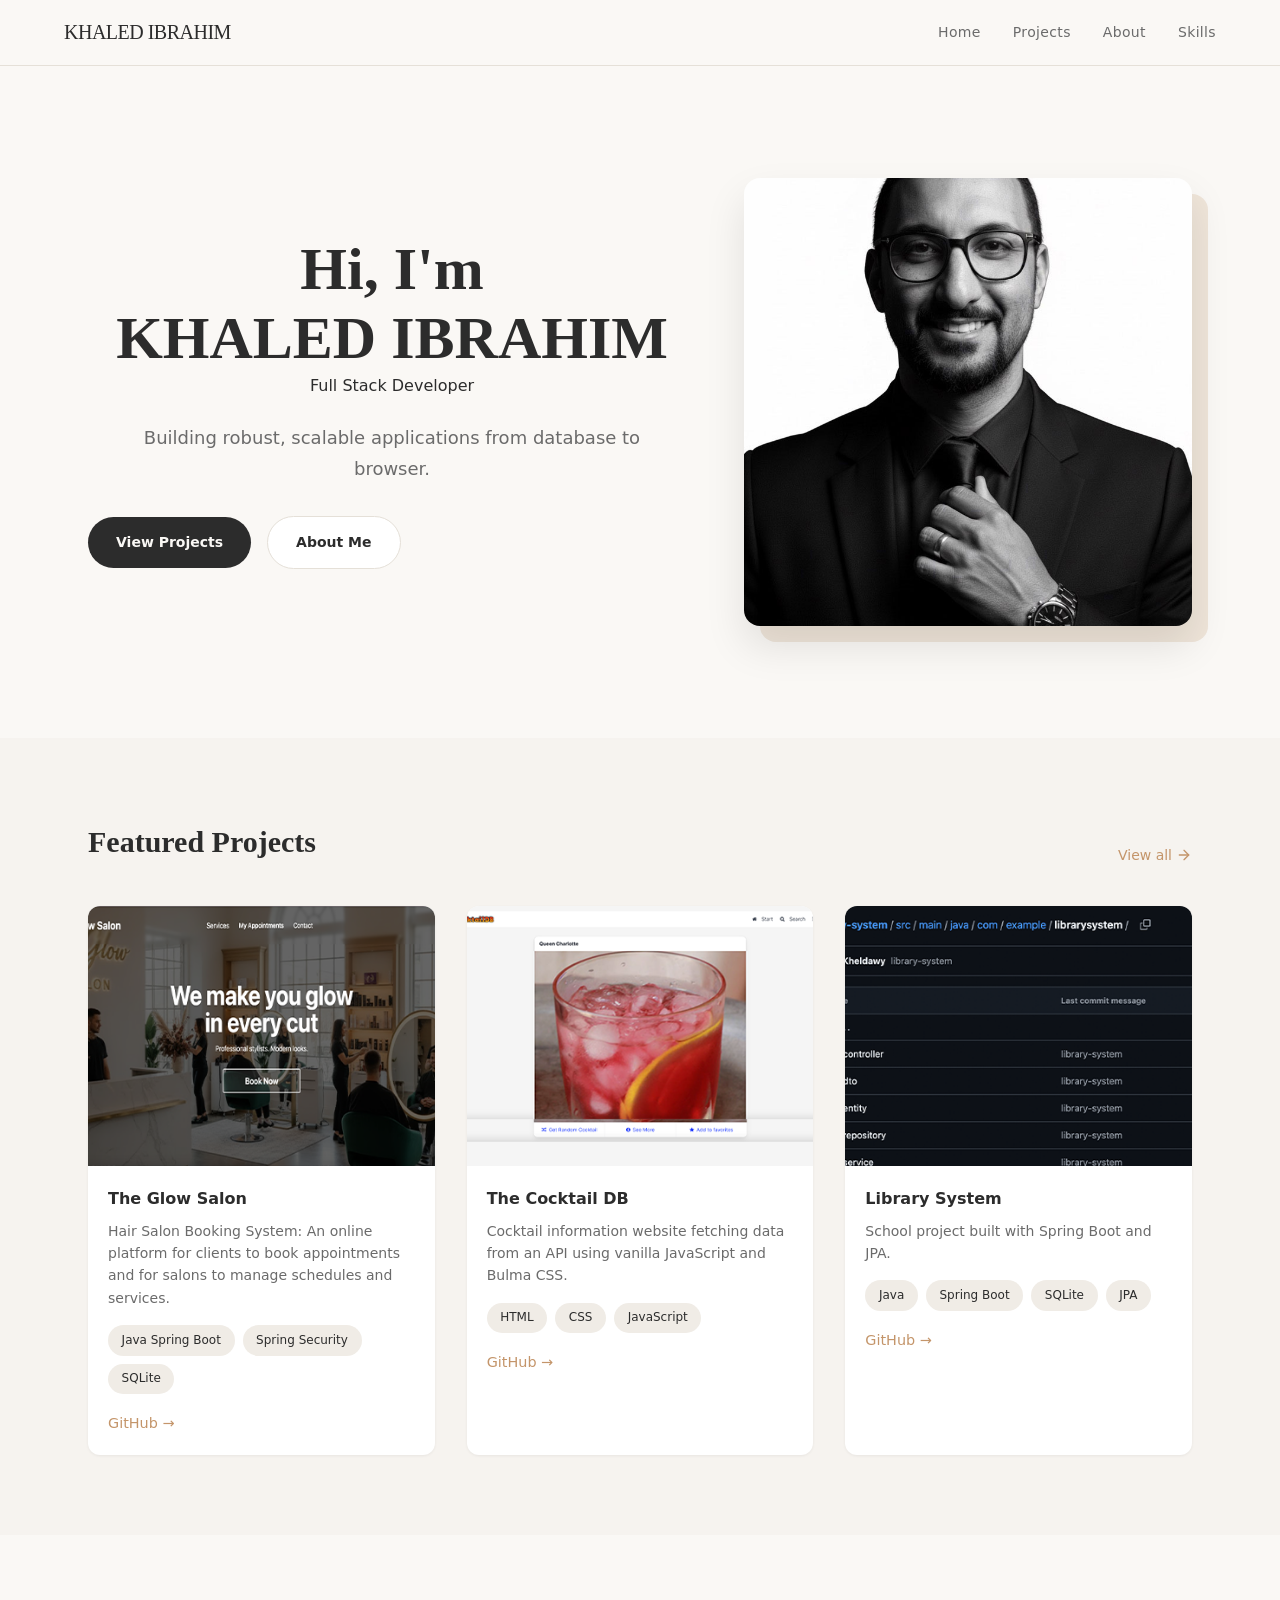
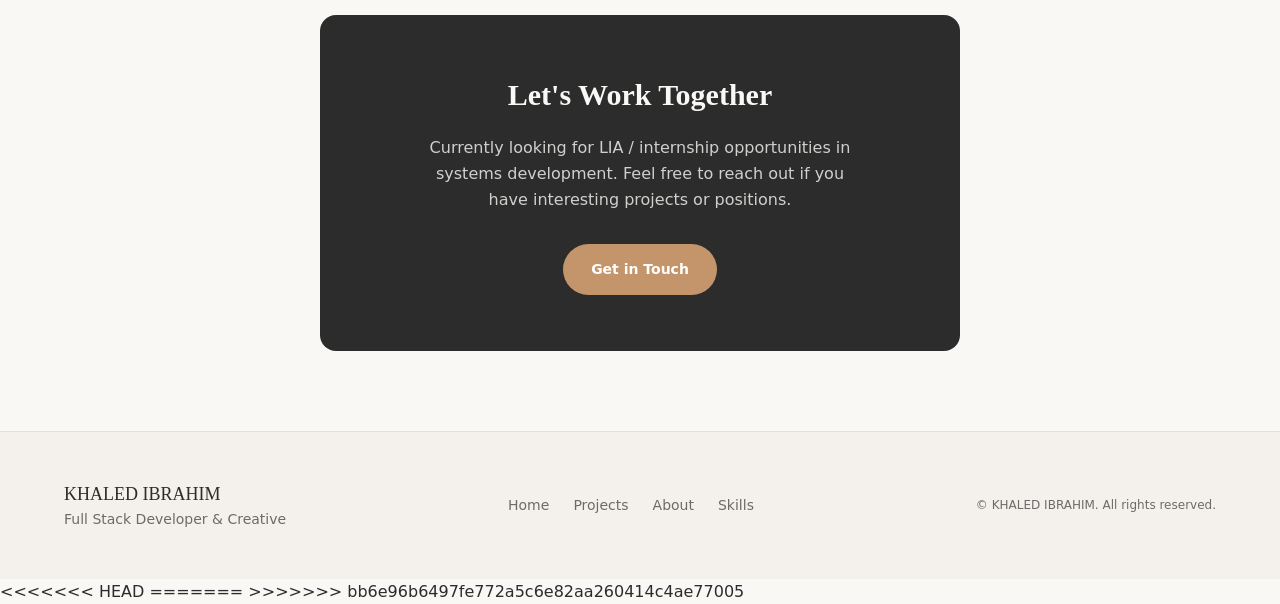
==== commit 297202fb: "Resolved merge confilicts" ====
--- a/index.html
+++ b/index.html
@@ -217,4 +217,8 @@
   <script src="js/main.js"></script>
 
 </body>
-</html>+<<<<<<< HEAD
+</html>
+=======
+</html>
+>>>>>>> bb6e96b6497fe772a5c6e82aa260414c4ae77005
--- a/css/styles.css
+++ b/css/styles.css
@@ -842,4 +842,8 @@
     .skills-grid {
       grid-template-columns: repeat(4, 1fr);
     }
-  }+<<<<<<< HEAD
+  }
+=======
+  }
+>>>>>>> bb6e96b6497fe772a5c6e82aa260414c4ae77005
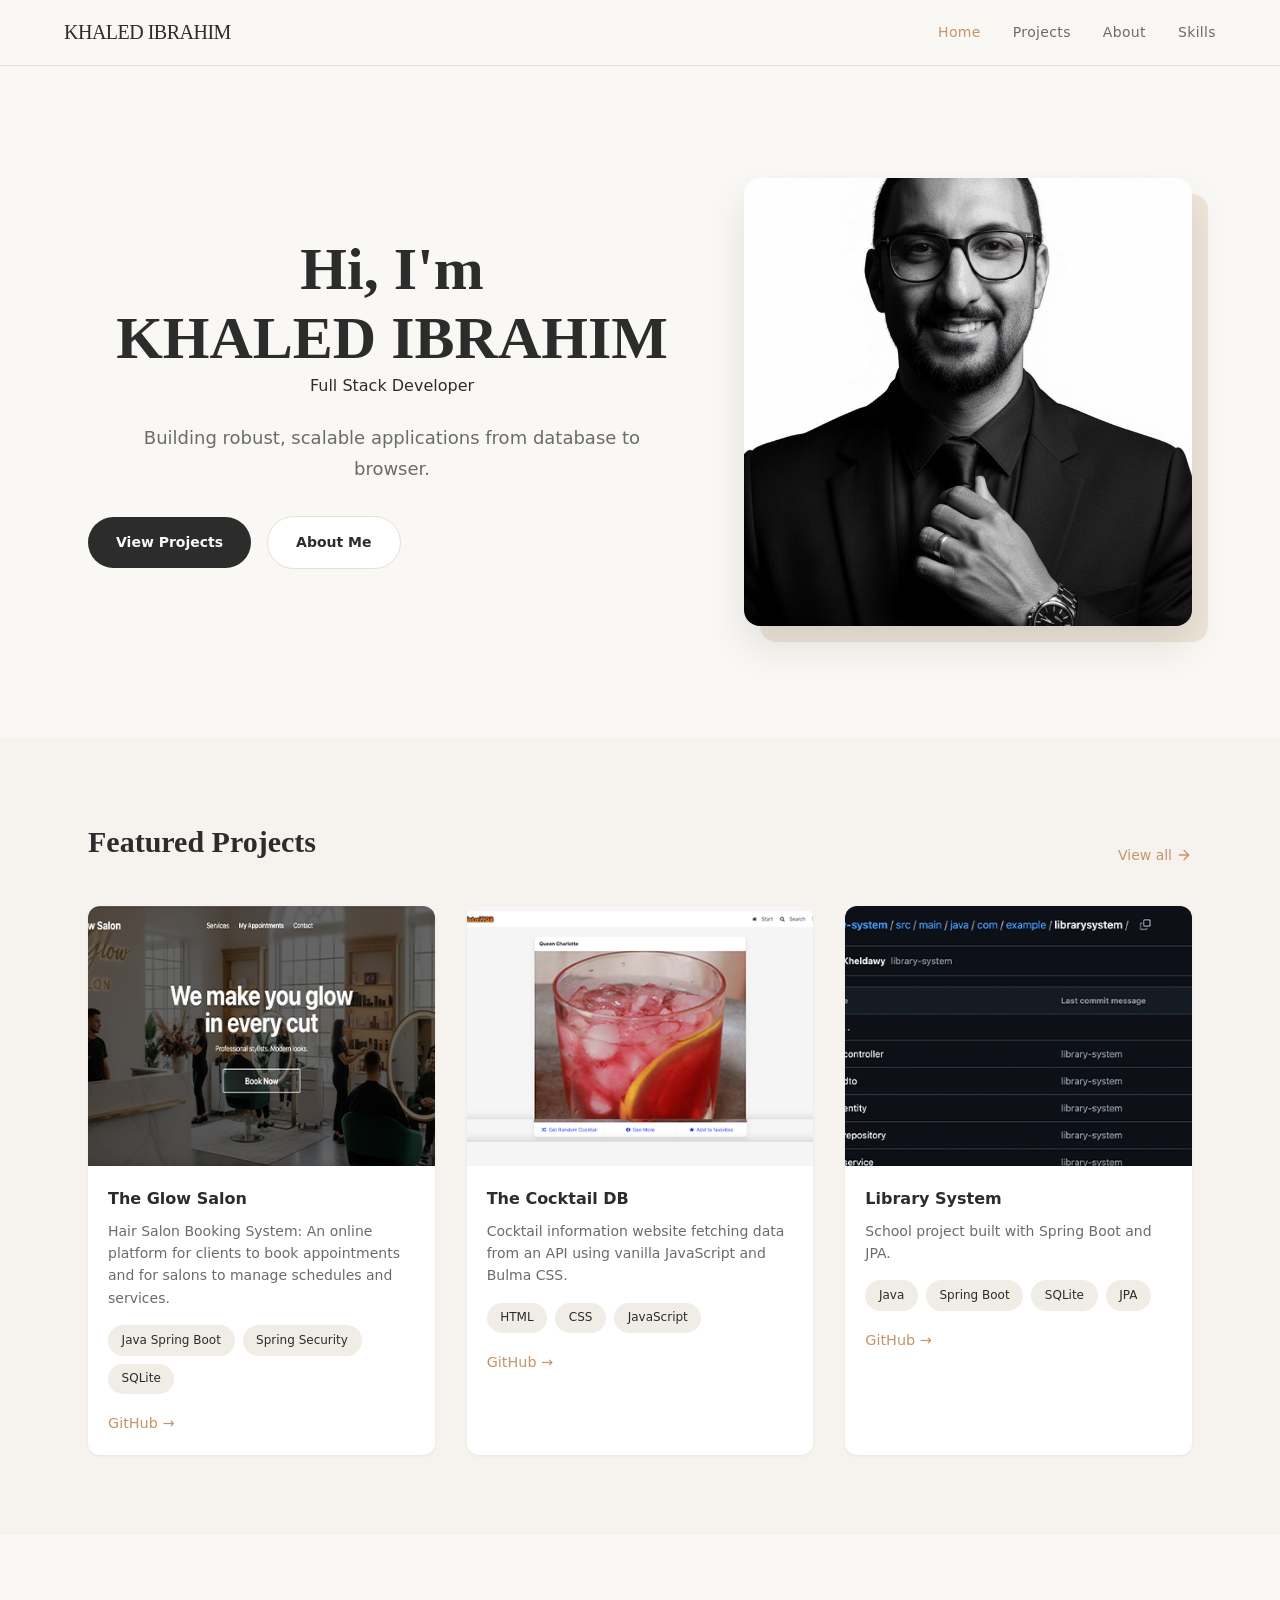
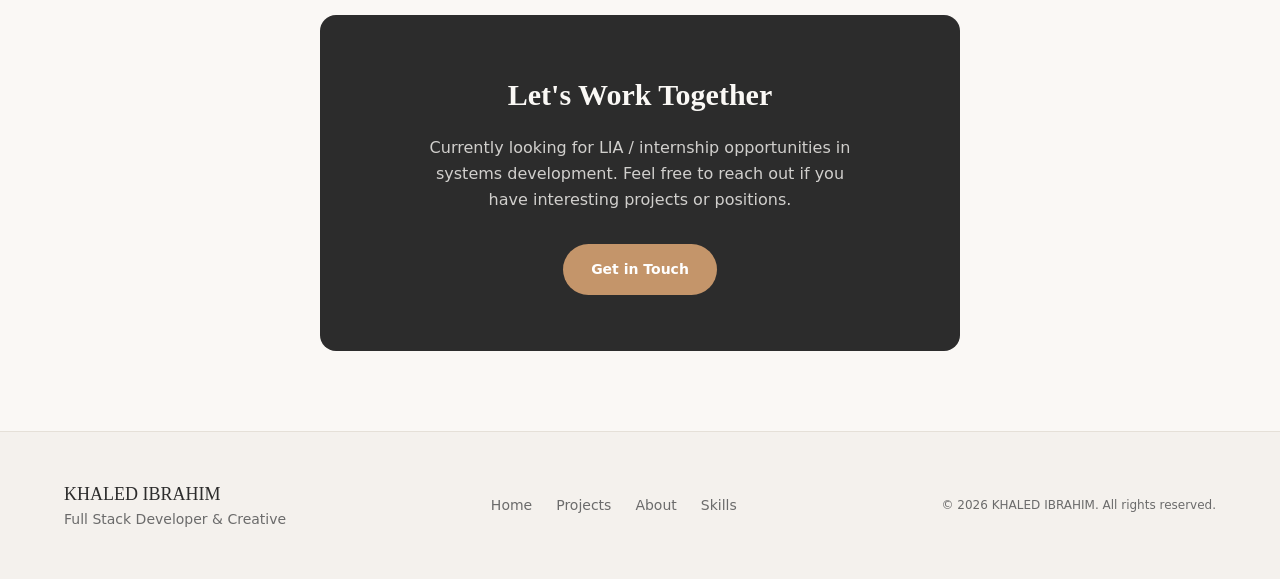
==== commit 137f46a1: "Improve navbar responsiveness and update project pages layout" ====
--- a/index.html
+++ b/index.html
@@ -216,9 +216,4 @@
 
   <script src="js/main.js"></script>
 
-</body>
-<<<<<<< HEAD
-</html>
-=======
-</html>
->>>>>>> bb6e96b6497fe772a5c6e82aa260414c4ae77005
+</body>
--- a/css/styles.css
+++ b/css/styles.css
@@ -842,8 +842,4 @@
     .skills-grid {
       grid-template-columns: repeat(4, 1fr);
     }
-<<<<<<< HEAD
-  }
-=======
-  }
->>>>>>> bb6e96b6497fe772a5c6e82aa260414c4ae77005
+  }
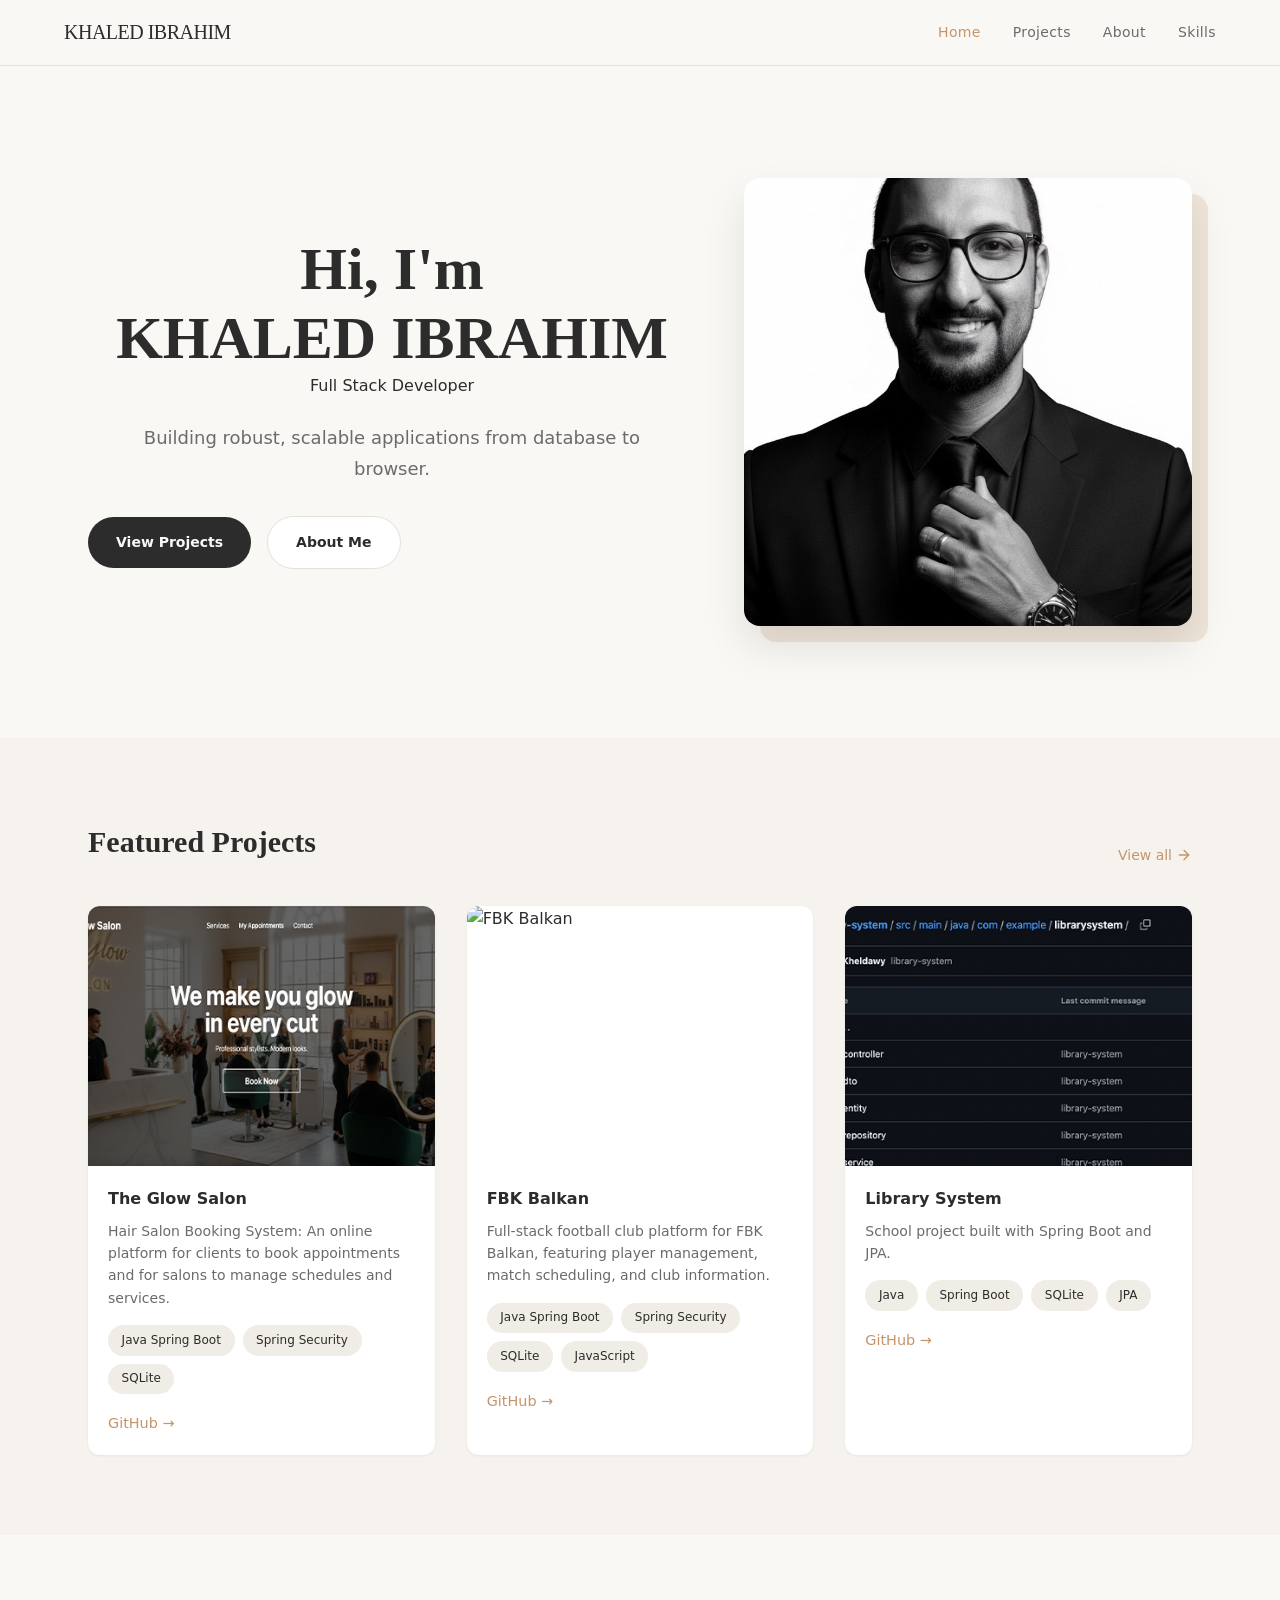
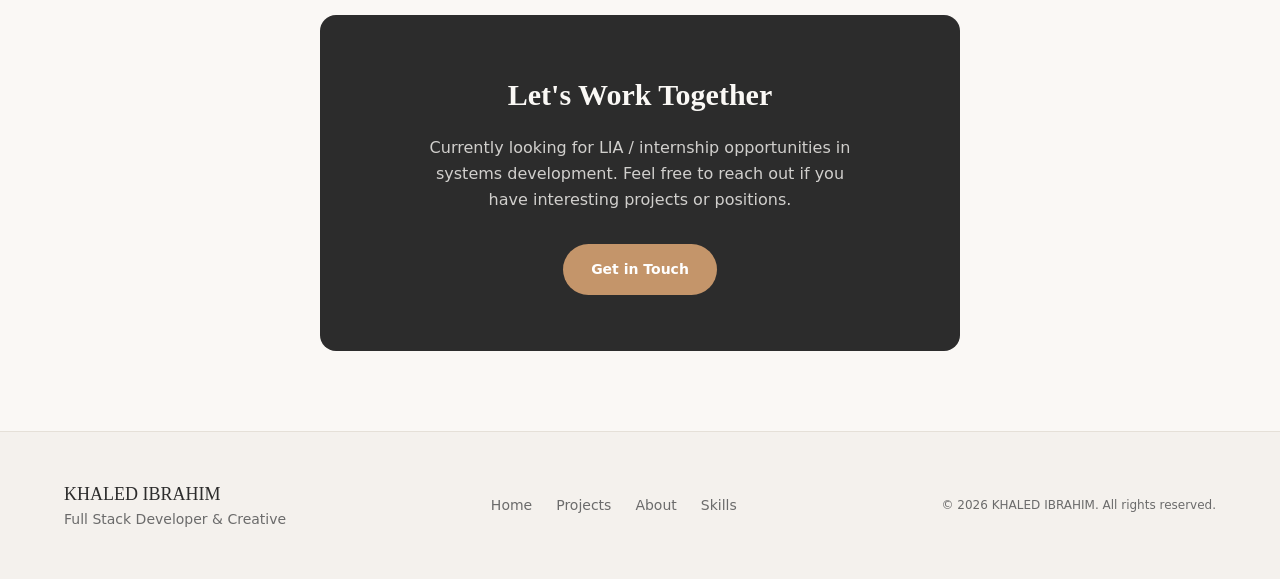
==== commit 277804cd: "Revise project card for FBK Balkan Updated project details for FBK Balkan, including category, descr" ====
--- a/index.html
+++ b/index.html
@@ -114,25 +114,26 @@
 
 <!-- Project 2 -->
         <article class="product-card project-card clickable-card" 
-              data-category="frontend"
+           data-category="fullstack"
               data-link="projects.html"
               role="button"
               tabindex="0">
           <div class="product-card__image">
-            <img src="images/The-Cocktail-.png" alt="The Cocktail DB">
+            <img src="images/FBK_balkan.png" alt="FBK Balkan">
           </div>
           <div class="product-card__body">
-            <h3 class="product-card__name">The Cocktail DB</h3>
+            <h3 class="product-card__name">FBK Balkan</h3>
             <p class="product-card__desc">
-            Cocktail information website fetching data from an API using vanilla JavaScript and Bulma CSS.
+            Full-stack football club platform for FBK Balkan, featuring player management, match scheduling, and club information.
             </p>
             <div class="project-tech">
-            <span class="tech-tag">HTML</span>
-            <span class="tech-tag">CSS</span>
+            <span class="tech-tag">Java Spring Boot</span>
+            <span class="tech-tag">Spring Security</span>
+            <span class="tech-tag">SQLite</span>
             <span class="tech-tag">JavaScript</span>
           </div>
             <div class="project-links">
-            <a href="https://github.com/Kheldawy/grade-based-assignment-frontend"
+            <a href="https://github.com/RahimOnGit/FBK_Balkan.git"
               class="project-link"
               target="_blank"
               rel="noopener noreferrer">
@@ -216,4 +217,4 @@
 
   <script src="js/main.js"></script>
 
-</body>+</body>
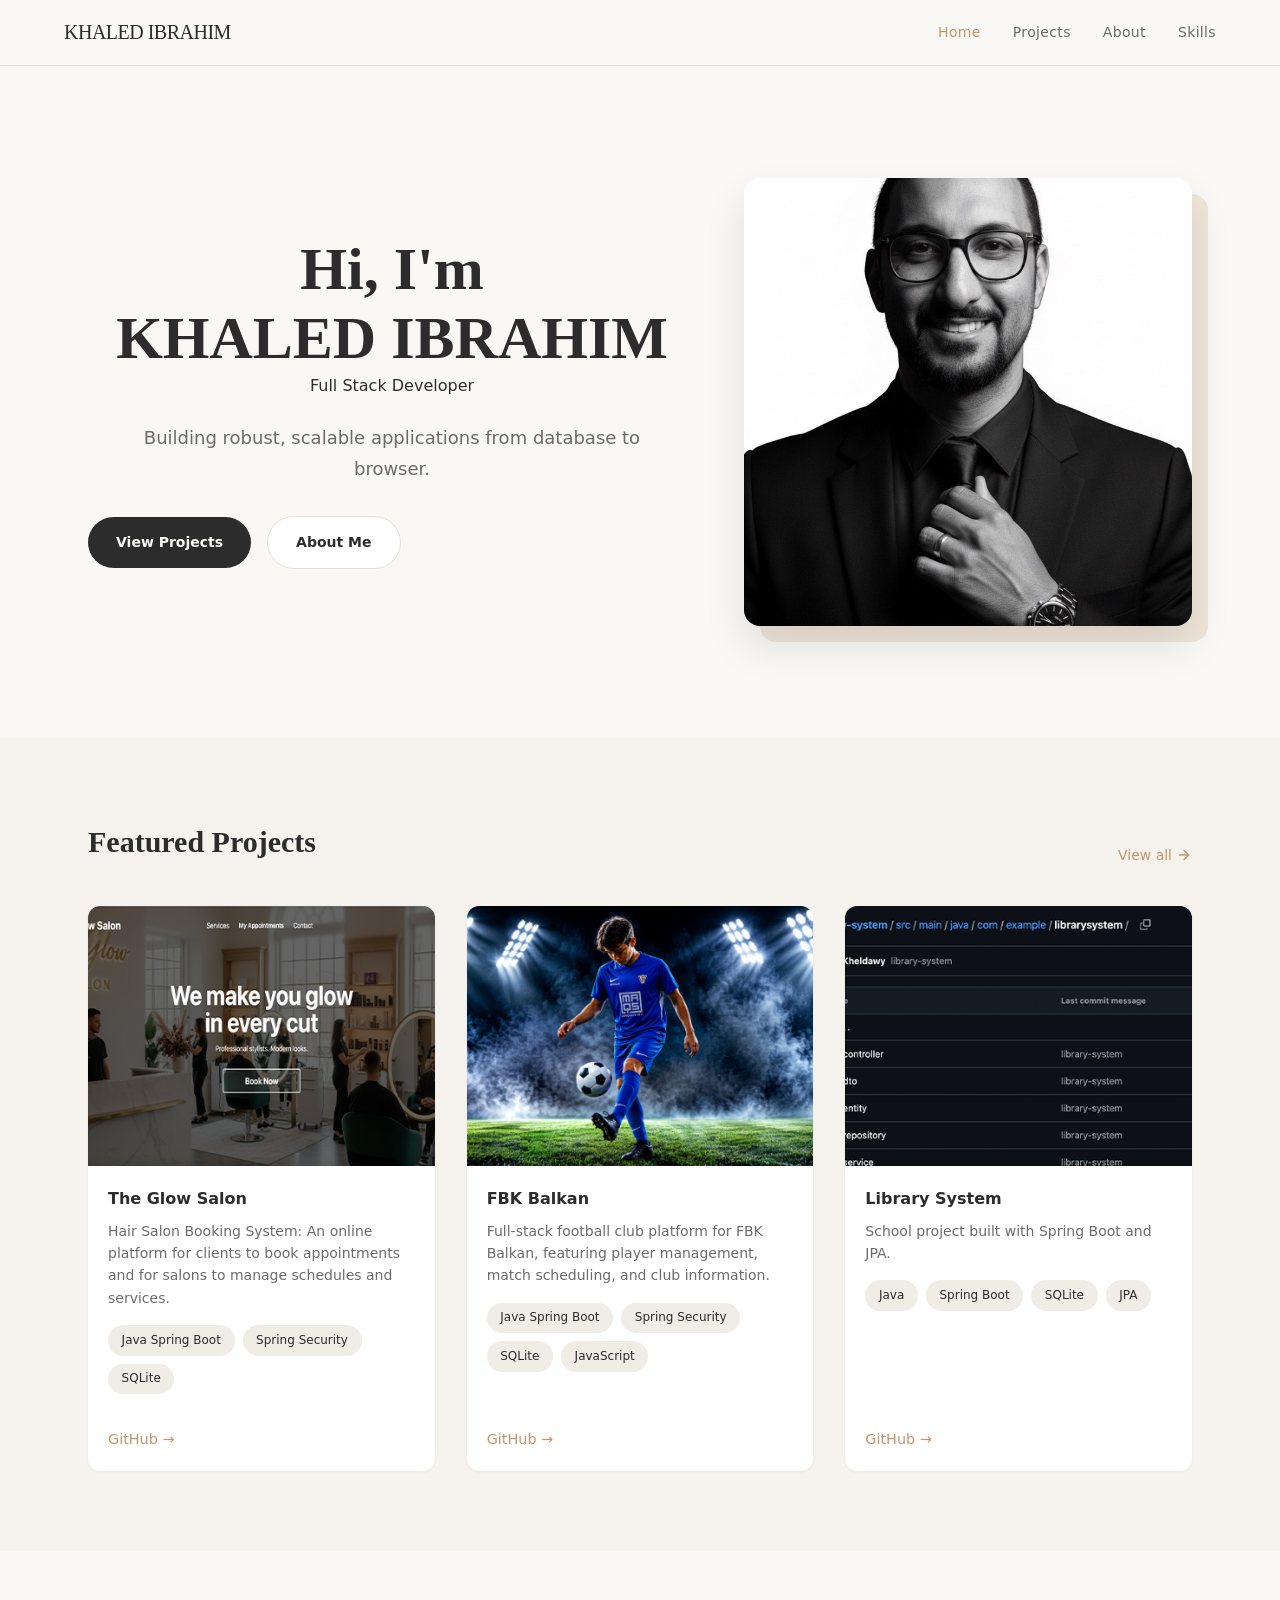
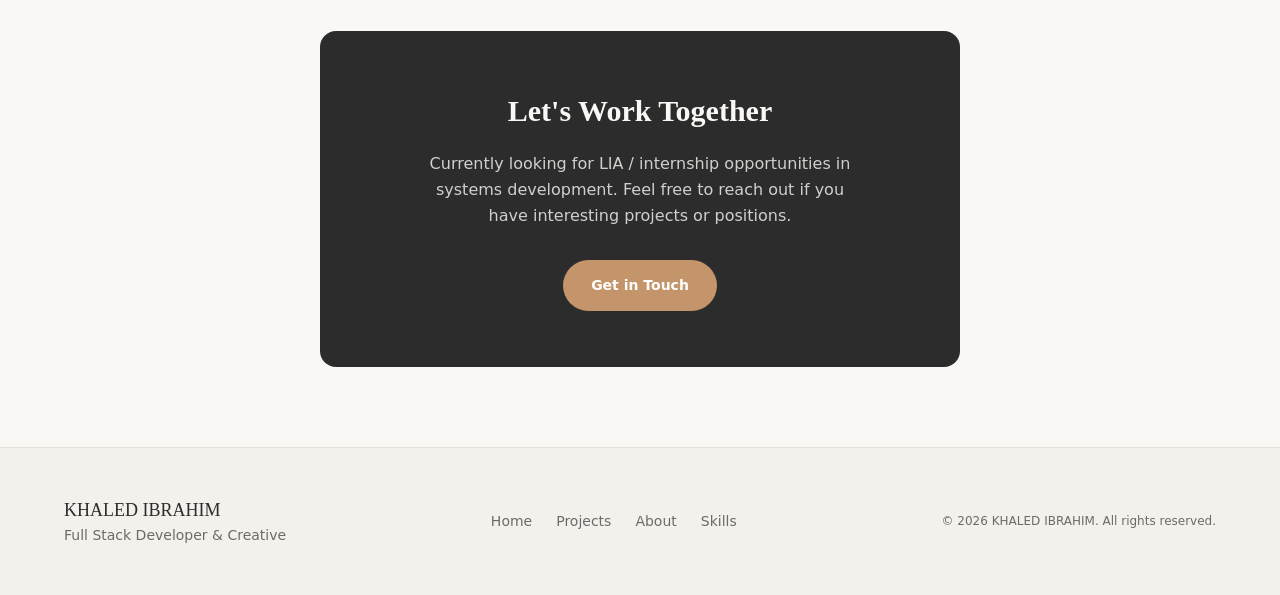
==== commit 10776e26: "Add favicon link to index.html" ====
--- a/index.html
+++ b/index.html
@@ -9,6 +9,7 @@
   <link rel="preconnect" href="https://fonts.googleapis.com" />
   <link rel="preconnect" href="https://fonts.gstatic.com" crossorigin />
   <link href="https://fonts.googleapis.com/css2?family=DM+Sans:wght@400;500;600;700&family=DM+Serif+Display&display=swap" rel="stylesheet" />
+   <link rel="icon" type="image/png" href="images/favicon.png" />
   <link rel="stylesheet" href="css/styles.css" />
 </head>
 <body>
--- a/css/styles.css
+++ b/css/styles.css
@@ -384,7 +384,8 @@
   /* Product / Project Card */
   .product-card,
   .project-card {
-    display: block;
+    display: flex;
+    flex-direction: column;
     overflow: hidden;
     border-radius: var(--radius);
     background: var(--card);
@@ -421,6 +422,9 @@
   
   .product-card__body {
     padding: 1.25rem;
+    display: flex;
+    flex-direction: column;
+    flex: 1;
   }
   
   .product-card__name,
@@ -455,7 +459,8 @@
   }
   
   .project-links {
-    margin-top: 1rem;
+     margin-top: auto;
+    padding-top: 1rem;
   }
   
   .project-link {
@@ -842,4 +847,4 @@
     .skills-grid {
       grid-template-columns: repeat(4, 1fr);
     }
-  }+  }
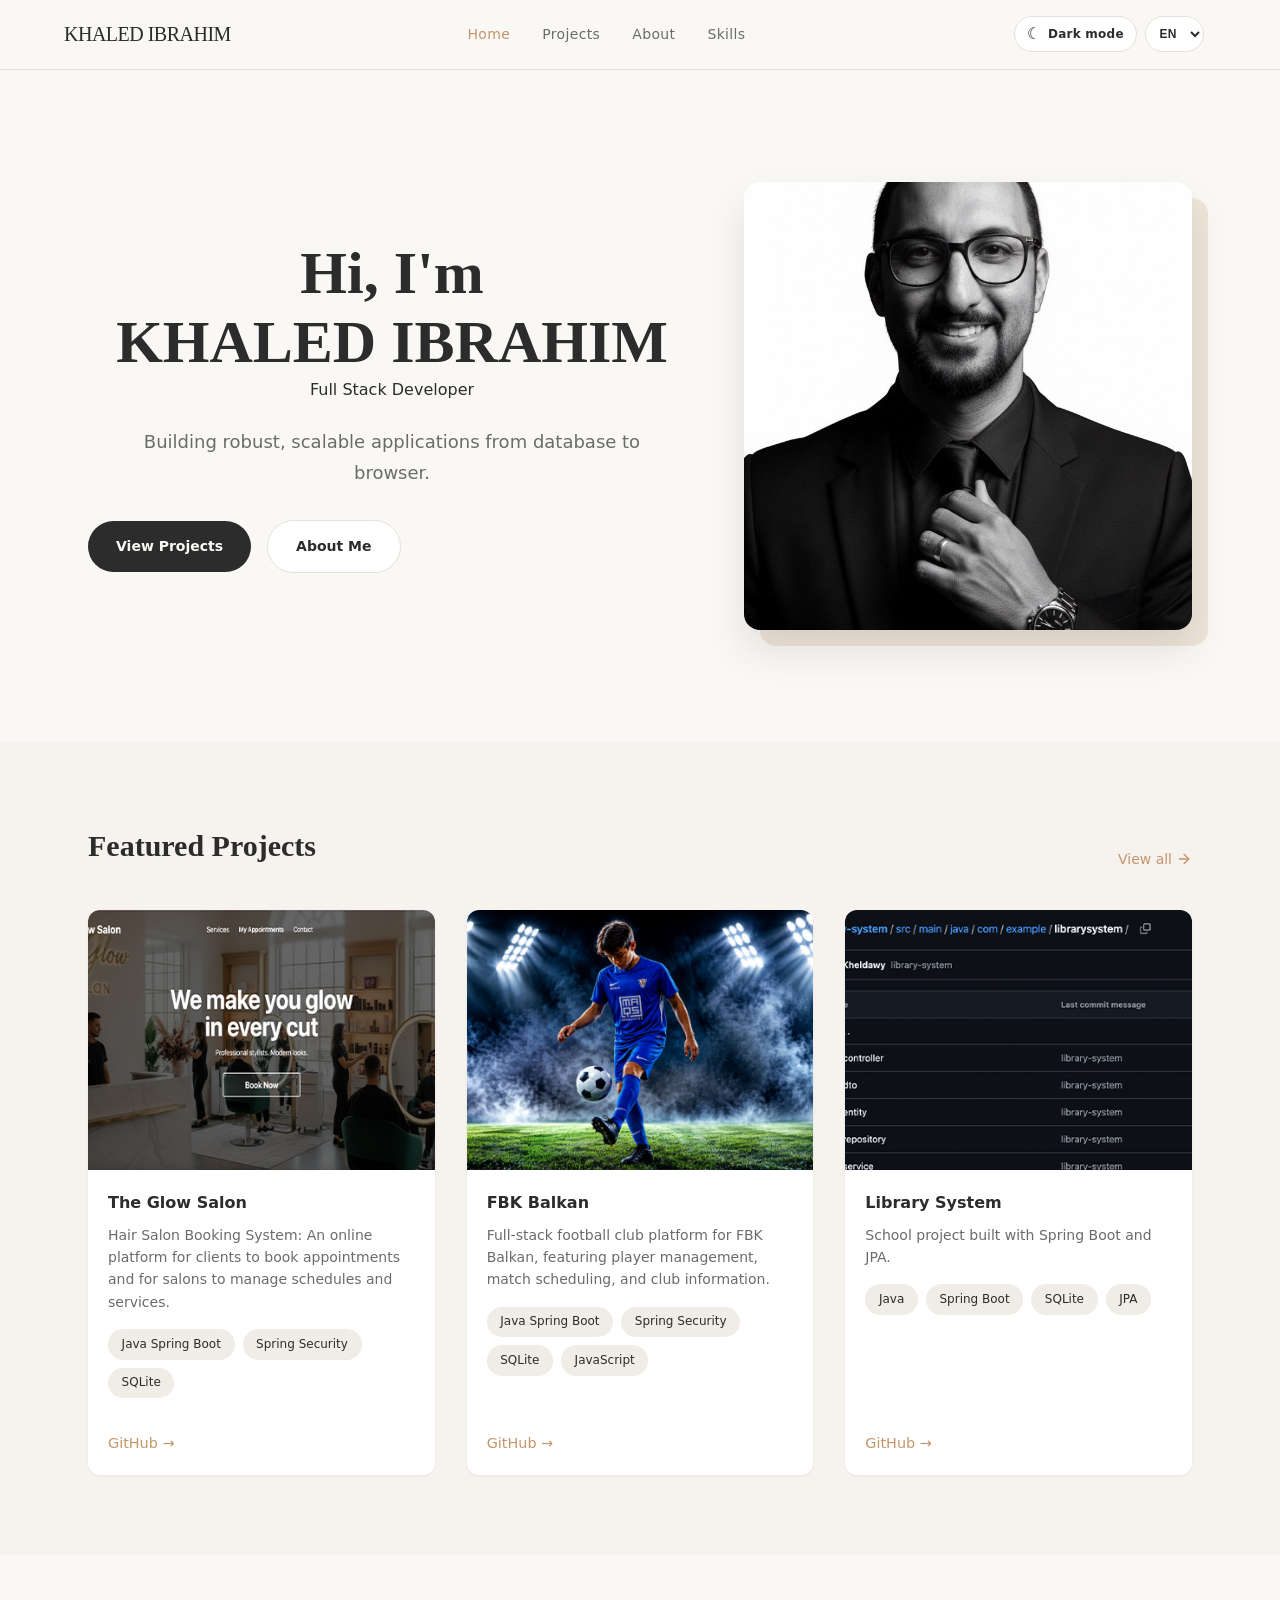
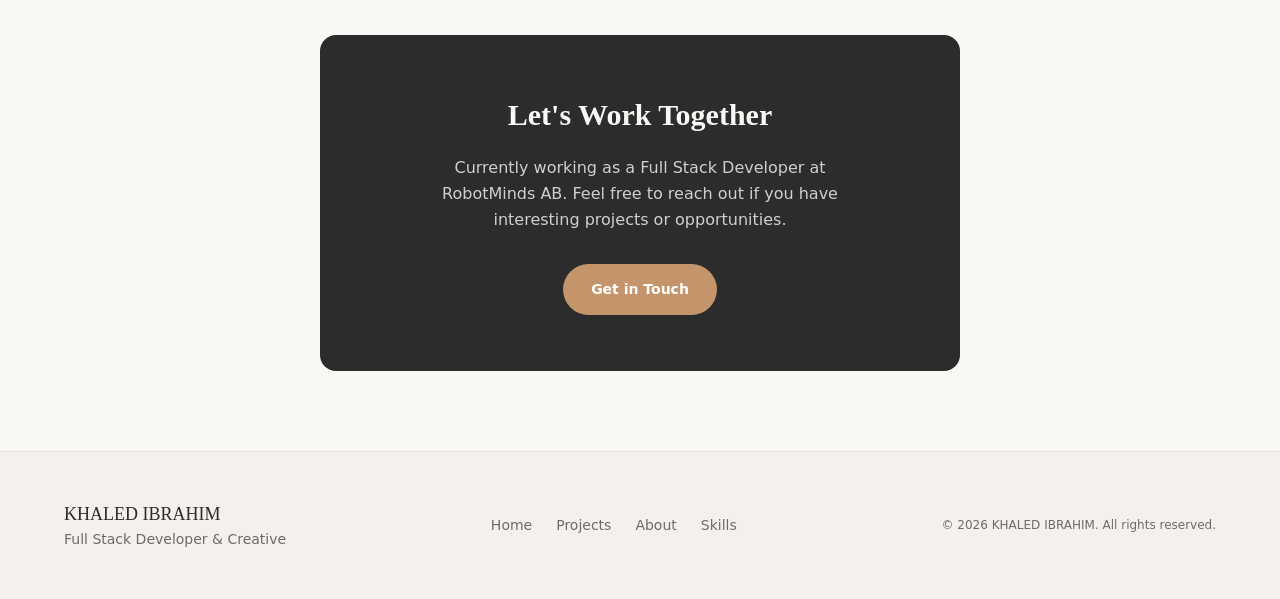
==== commit 5e0c704f: "Upadate my profile and add new feaches" ====
--- a/index.html
+++ b/index.html
@@ -6,45 +6,63 @@
   <meta name="theme-color" content="#faf8f5" />
   <title>KHALED IBRAHIM | Creative Portfolio</title>
   <meta name="description" content="Full Stack Developer – Building robust, scalable applications from database to browser." />
+  <script>
+    (function () {
+      const t = localStorage.getItem('portfolio-theme') ||
+        (window.matchMedia('(prefers-color-scheme: dark)').matches ? 'dark' : 'light');
+      document.documentElement.dataset.theme = t;
+    })();
+  </script>
   <link rel="preconnect" href="https://fonts.googleapis.com" />
   <link rel="preconnect" href="https://fonts.gstatic.com" crossorigin />
   <link href="https://fonts.googleapis.com/css2?family=DM+Sans:wght@400;500;600;700&family=DM+Serif+Display&display=swap" rel="stylesheet" />
-   <link rel="icon" type="image/png" href="images/favicon.png" />
+  <link rel="icon" type="image/png" href="images/favicon.png" />
   <link rel="stylesheet" href="css/styles.css" />
 </head>
 <body>
 
-  <!-- ============ HEADER ============ -->
   <header class="header">
     <nav class="container header__inner">
       <a href="index.html" class="header__logo font-serif">KHALED IBRAHIM</a>
-    <!-- Desktop nav -->
-<ul class="nav-desktop">
-  <li><a href="index.html">Home</a></li>
-  <li><a href="projects.html">Projects</a></li>
-  <li><a href="about.html">About</a></li>
-  <li><a href="skills.html">Skills</a></li>
-</ul>
+
+      <ul class="nav-desktop">
+        <li><a href="index.html" class="active">Home</a></li>
+        <li><a href="projects.html">Projects</a></li>
+        <li><a href="about.html">About</a></li>
+        <li><a href="skills.html">Skills</a></li>
+      </ul>
+
+      <div class="header__controls" aria-label="Site preferences">
+        <button class="theme-toggle" id="theme-toggle" type="button" aria-label="Switch to dark mode" aria-pressed="false">
+          <span class="theme-toggle__icon" aria-hidden="true">☾</span>
+          <span class="theme-toggle__label">Dark mode</span>
+        </button>
+        <label class="language-select">
+          <span class="sr-only">Language</span>
+          <select id="language-select" aria-label="Select language">
+            <option value="en">EN</option>
+            <option value="sv">SV</option>
+          </select>
+        </label>
+      </div>
 
       <button class="hamburger" id="hamburger" aria-label="Open menu" aria-expanded="false">
         <span></span><span></span><span></span>
       </button>
     </nav>
+
     <div class="mobile-menu" id="mobile-menu">
- <!-- Mobile menu -->
-<ul class="mobile-menu__list">
-  <li><a href="index.html">Home</a></li>
-  <li><a href="projects.html">Projects</a></li>
-  <li><a href="about.html">About</a></li>
-  <li><a href="skills.html">Skills</a></li>
-</ul>
+      <ul class="mobile-menu__list">
+        <li><a href="index.html" class="active">Home</a></li>
+        <li><a href="projects.html">Projects</a></li>
+        <li><a href="about.html">About</a></li>
+        <li><a href="skills.html">Skills</a></li>
+      </ul>
     </div>
   </header>
 
-  <!-- ============ MAIN ============ -->
   <main>
 
-    <!-- Hero Section -->
     <section class="hero">
       <div class="container hero__inner">
         <div class="hero__text">
@@ -54,26 +72,23 @@
             Building robust, scalable applications from database to browser.
           </p>
           <div class="hero__actions">
-           
             <a href="projects.html" class="btn btn--primary">View Projects</a>
             <a href="about.html" class="btn btn--outline">About Me</a>
           </div>
         </div>
         <div class="hero__portrait">
-          <img src="images/hero-portrait.jpg" alt="KHALED IBRAHIM , Full Stack Developer" />
+          <img src="images/hero-portrait.jpg" alt="KHALED IBRAHIM, Full Stack Developer" />
           <div class="hero__portrait-accent" aria-hidden="true"></div>
         </div>
       </div>
     </section>
 
-    <!-- Projects Section (transferred & adapted from index01) -->
     <section class="featured">
       <div class="container">
         <div class="featured__header">
           <h2 class="featured__title font-serif">Featured Projects</h2>
-  
-            <a href="projects.html" class="featured__link">
-              View all
+          <a href="projects.html" class="featured__link">
+            View all
             <svg xmlns="http://www.w3.org/2000/svg" width="16" height="16" viewBox="0 0 24 24" fill="none" stroke="currentColor" stroke-width="2" stroke-linecap="round" stroke-linejoin="round" aria-hidden="true">
               <path d="M5 12h14"/>
               <path d="m12 5 7 7-7 7"/>
@@ -82,104 +97,91 @@
         </div>
 
         <div class="featured__grid projects-grid">
-          
-            <!-- Project 1 -->
-             <article class="product-card project-card clickable-card" 
-               data-category="fullstack" 
-               data-link="projects.html"
-                role="button"
-                 tabindex="0">
-                  <div class="product-card__image">
-                  <img src="images/The-Glow-Salon.png" alt="Hair Salon Booking System">
-                  </div>
-                  <div class="product-card__body">
-                  <h3 class="product-card__name">The Glow Salon</h3>
-                <p class="product-card__desc">
-               Hair Salon Booking System: An online platform for clients to book appointments and for salons to manage schedules and services.
-                </p>
-          <div class="project-tech">
-                  <span class="tech-tag">Java Spring Boot</span>
-            <span class="tech-tag">Spring Security</span>
-            <span class="tech-tag">SQLite</span>
-          </div>
-          <div class="project-links">
-            <a href="https://github.com/Kheldawy" 
-              class="project-link" 
-              target="_blank"
-              rel="noopener noreferrer">
-            GitHub →
-            </a>
-          </div>
-        </div>
-      </article>
-
-<!-- Project 2 -->
-        <article class="product-card project-card clickable-card" 
-           data-category="fullstack"
-              data-link="projects.html"
-              role="button"
-              tabindex="0">
-          <div class="product-card__image">
-            <img src="images/FBK_balkan.png" alt="FBK Balkan">
-          </div>
-          <div class="product-card__body">
-            <h3 class="product-card__name">FBK Balkan</h3>
-            <p class="product-card__desc">
-            Full-stack football club platform for FBK Balkan, featuring player management, match scheduling, and club information.
-            </p>
-            <div class="project-tech">
-            <span class="tech-tag">Java Spring Boot</span>
-            <span class="tech-tag">Spring Security</span>
-            <span class="tech-tag">SQLite</span>
-            <span class="tech-tag">JavaScript</span>
-          </div>
-            <div class="project-links">
-            <a href="https://github.com/RahimOnGit/FBK_Balkan.git"
-              class="project-link"
-              target="_blank"
-              rel="noopener noreferrer">
-            GitHub →
-            </a>
-          </div>
-          </div>
-        </article>
-
-<!-- Project 3 -->
-          <article class="product-card project-card clickable-card" 
-            data-category="backend"
-            data-link="projects.html"
-            role="button"
-            tabindex="0">
-          <div class="product-card__image">
-             <img src="images/librarysystem.png" alt="Library System">
-          </div>
-               <div class="product-card__body">
-          <h3 class="product-card__name">Library System</h3>
-             <p class="product-card__desc">
-          School project built with Spring Boot and JPA.
-          </p>
-            <div class="project-tech">
-          <span class="tech-tag">Java</span>
-          <span class="tech-tag">Spring Boot</span>
-          <span class="tech-tag">SQLite</span>
-          <span class="tech-tag">JPA</span>
-          </div>
-        <div class="project-links">
-          <a href="https://github.com/Kheldawy/library-system"
-            class="project-link"
-            target="_blank"
-            rel="noopener noreferrer">
-          GitHub →
-          </a>
-        </div>
-      </div>
-</article>
+
+          <article class="product-card project-card clickable-card"
+                   data-category="fullstack"
+                   data-link="projects.html"
+                   role="button"
+                   tabindex="0">
+            <div class="product-card__image">
+              <img src="images/The-Glow-Salon.png" alt="Hair Salon Booking System">
+            </div>
+            <div class="product-card__body">
+              <h3 class="product-card__name">The Glow Salon</h3>
+              <p class="product-card__desc">
+                Hair Salon Booking System: An online platform for clients to book appointments and for salons to manage schedules and services.
+              </p>
+              <div class="project-tech">
+                <span class="tech-tag">Java Spring Boot</span>
+                <span class="tech-tag">Spring Security</span>
+                <span class="tech-tag">SQLite</span>
+              </div>
+              <div class="project-links">
+                <a href="https://github.com/Kheldawy" class="project-link" target="_blank" rel="noopener noreferrer">
+                  GitHub →
+                </a>
+              </div>
+            </div>
+          </article>
+
+          <article class="product-card project-card clickable-card"
+                   data-category="fullstack"
+                   data-link="projects.html"
+                   role="button"
+                   tabindex="0">
+            <div class="product-card__image">
+              <img src="images/FBK_balkan.png" alt="FBK Balkan">
+            </div>
+            <div class="product-card__body">
+              <h3 class="product-card__name">FBK Balkan</h3>
+              <p class="product-card__desc">
+                Full-stack football club platform for FBK Balkan, featuring player management, match scheduling, and club information.
+              </p>
+              <div class="project-tech">
+                <span class="tech-tag">Java Spring Boot</span>
+                <span class="tech-tag">Spring Security</span>
+                <span class="tech-tag">SQLite</span>
+                <span class="tech-tag">JavaScript</span>
+              </div>
+              <div class="project-links">
+                <a href="https://github.com/RahimOnGit/FBK_Balkan.git" class="project-link" target="_blank" rel="noopener noreferrer">
+                  GitHub →
+                </a>
+              </div>
+            </div>
+          </article>
+
+          <article class="product-card project-card clickable-card"
+                   data-category="backend"
+                   data-link="projects.html"
+                   role="button"
+                   tabindex="0">
+            <div class="product-card__image">
+              <img src="images/librarysystem.png" alt="Library System">
+            </div>
+            <div class="product-card__body">
+              <h3 class="product-card__name">Library System</h3>
+              <p class="product-card__desc">
+                School project built with Spring Boot and JPA.
+              </p>
+              <div class="project-tech">
+                <span class="tech-tag">Java</span>
+                <span class="tech-tag">Spring Boot</span>
+                <span class="tech-tag">SQLite</span>
+                <span class="tech-tag">JPA</span>
+              </div>
+              <div class="project-links">
+                <a href="https://github.com/Kheldawy/library-system" class="project-link" target="_blank" rel="noopener noreferrer">
+                  GitHub →
+                </a>
+              </div>
+            </div>
+          </article>
 
         </div>
       </div>
     </section>
 
-    <!-- Support Section (you can remove or keep) -->
     <section class="support">
       <div class="container">
         <div class="support__card">
@@ -197,7 +199,6 @@
 
   </main>
 
-  <!-- ============ FOOTER ============ -->
   <footer class="footer">
     <div class="container footer__inner">
       <div class="footer__brand">
@@ -205,17 +206,17 @@
         <p class="footer__tagline">Full Stack Developer & Creative</p>
       </div>
 
-      <!-- Footer nav -->
-<nav class="footer__nav" aria-label="Footer navigation">
-  <a href="index.html">Home</a>
-  <a href="projects.html">Projects</a>
-  <a href="about.html">About</a>
-  <a href="skills.html">Skills</a>
-</nav>
+      <nav class="footer__nav" aria-label="Footer navigation">
+        <a href="index.html">Home</a>
+        <a href="projects.html">Projects</a>
+        <a href="about.html">About</a>
+        <a href="skills.html">Skills</a>
+      </nav>
+
       <p class="footer__copy">© <span id="current-year"></span> KHALED IBRAHIM. All rights reserved.</p>
     </div>
   </footer>
 
   <script src="js/main.js"></script>
-
 </body>
+</html>
--- a/css/styles.css
+++ b/css/styles.css
@@ -18,6 +18,21 @@
     --font-sans: 'DM Sans', system-ui, -apple-system, sans-serif;
     --font-serif: 'DM Serif Display', Georgia, serif;
   }
+
+   [data-theme="dark"] {
+     --bg: #171614;
+     --fg: #f5f1eb;
+     --card: #24221f;
+     --card-fg: #f5f1eb;
+     --primary: #f5f1eb;
+     --primary-fg: #171614;
+     --secondary: #302c27;
+     --secondary-fg: #f5f1eb;
+     --muted: #b5aea5;
+     --accent: #e0ad7e;
+     --accent-fg: #171614;
+     --border: #443e36;
+   }
   
   /* ============================
      Reset & Base
@@ -106,7 +121,7 @@
     position: sticky;
     top: 0;
     z-index: 50;
-    background: rgba(250, 248, 245, 0.92);
+     background: color-mix(in srgb, var(--bg) 92%, transparent);
     backdrop-filter: blur(12px);
     -webkit-backdrop-filter: blur(12px);
     border-bottom: 1px solid var(--border);
@@ -130,11 +145,60 @@
   .header__logo:hover {
     opacity: 0.7;
   }
+
+   .header__controls {
+     display: flex;
+     align-items: center;
+     gap: 0.5rem;
+     margin-left: auto;
+     margin-right: 0.75rem;
+   }
+
+   .theme-toggle,
+   .language-select select {
+     min-height: 36px;
+     border: 1px solid var(--border);
+     border-radius: 999px;
+     color: var(--fg);
+     background: var(--card);
+     font-size: 0.75rem;
+     font-weight: 600;
+     letter-spacing: 0.02em;
+   }
+
+   .theme-toggle {
+     display: inline-flex;
+     align-items: center;
+     gap: 0.4rem;
+     padding: 0.45rem 0.75rem;
+   }
+
+   .theme-toggle:hover,
+   .language-select select:hover {
+     border-color: var(--accent);
+   }
+
+   .theme-toggle__icon {
+     font-size: 1rem;
+     line-height: 1;
+   }
+
+   .language-select select {
+     padding: 0 0.6rem;
+     outline: none;
+   }
+
+   .language-select select option {
+     background: var(--card);
+     color: var(--fg);
+   }
   
   .nav-desktop {
     display: none;
     align-items: center;
     gap: 2rem;
+    margin-left: auto;
+    margin-right: 2rem;
   }
   
   .nav-desktop a {
@@ -331,8 +395,12 @@
   /* ============================
      Featured / Projects Section
      ============================ */
+  /* .featured {
+    background: rgba(240, 236, 230, 0.4);
+    padding: 5rem 0;
+  } */
   .featured {
-    background: rgba(240, 236, 230, 0.4);
+    background: color-mix(in srgb, var(--secondary) 40%, transparent);
     padding: 5rem 0;
   }
   
@@ -459,7 +527,7 @@
   }
   
   .project-links {
-     margin-top: auto;
+    margin-top: auto;
     padding-top: 1rem;
   }
   
@@ -694,14 +762,39 @@
     margin-top: 1rem;
   }
   
-  .about__tag {
+  /* .about__tag {
     padding: 0.5rem 1rem;
     border-radius: 999px;
     background: var(--secondary);
     color: var(--secondary-fg);
     font-size: 0.875rem;
-  }
-  
+  } */
+
+ /* About tags with icons */
+.about__tag {
+  display: inline-flex;
+  align-items: center;
+  gap: 0.45rem;
+  padding: 0.5rem 1rem;
+  border-radius: 999px;
+  background: var(--secondary);
+  color: var(--secondary-fg);
+  font-size: 0.875rem;
+}
+
+.about__tag svg {
+  width: 16px;
+  height: 16px;
+  flex-shrink: 0;
+  fill: currentColor;
+}
+
+.about__tag img {
+  width: 16px;
+  height: 16px;
+  flex-shrink: 0;
+  object-fit: contain;
+}
   /* Social links in about */
   .social-links {
     display: flex;
@@ -733,7 +826,7 @@
      ============================ */
   .footer {
     border-top: 1px solid var(--border);
-    background: rgba(240, 236, 230, 0.5);
+     background: color-mix(in srgb, var(--secondary) 50%, transparent);
   }
   
   .footer__inner {
@@ -798,6 +891,7 @@
     .hero {
       padding: 7rem 0;
     }
+
     .hero__inner {
       flex-direction: row;
       text-align: left;
@@ -823,6 +917,17 @@
       flex-direction: row;
       justify-content: space-between;
       text-align: left;
+    }
+  }
+
+  @media (max-width: 420px) {
+    .theme-toggle__label {
+      display: none;
+    }
+    .theme-toggle {
+      width: 36px;
+      justify-content: center;
+      padding: 0;
     }
   }
   
@@ -847,4 +952,4 @@
     .skills-grid {
       grid-template-columns: repeat(4, 1fr);
     }
-  }
+  }
